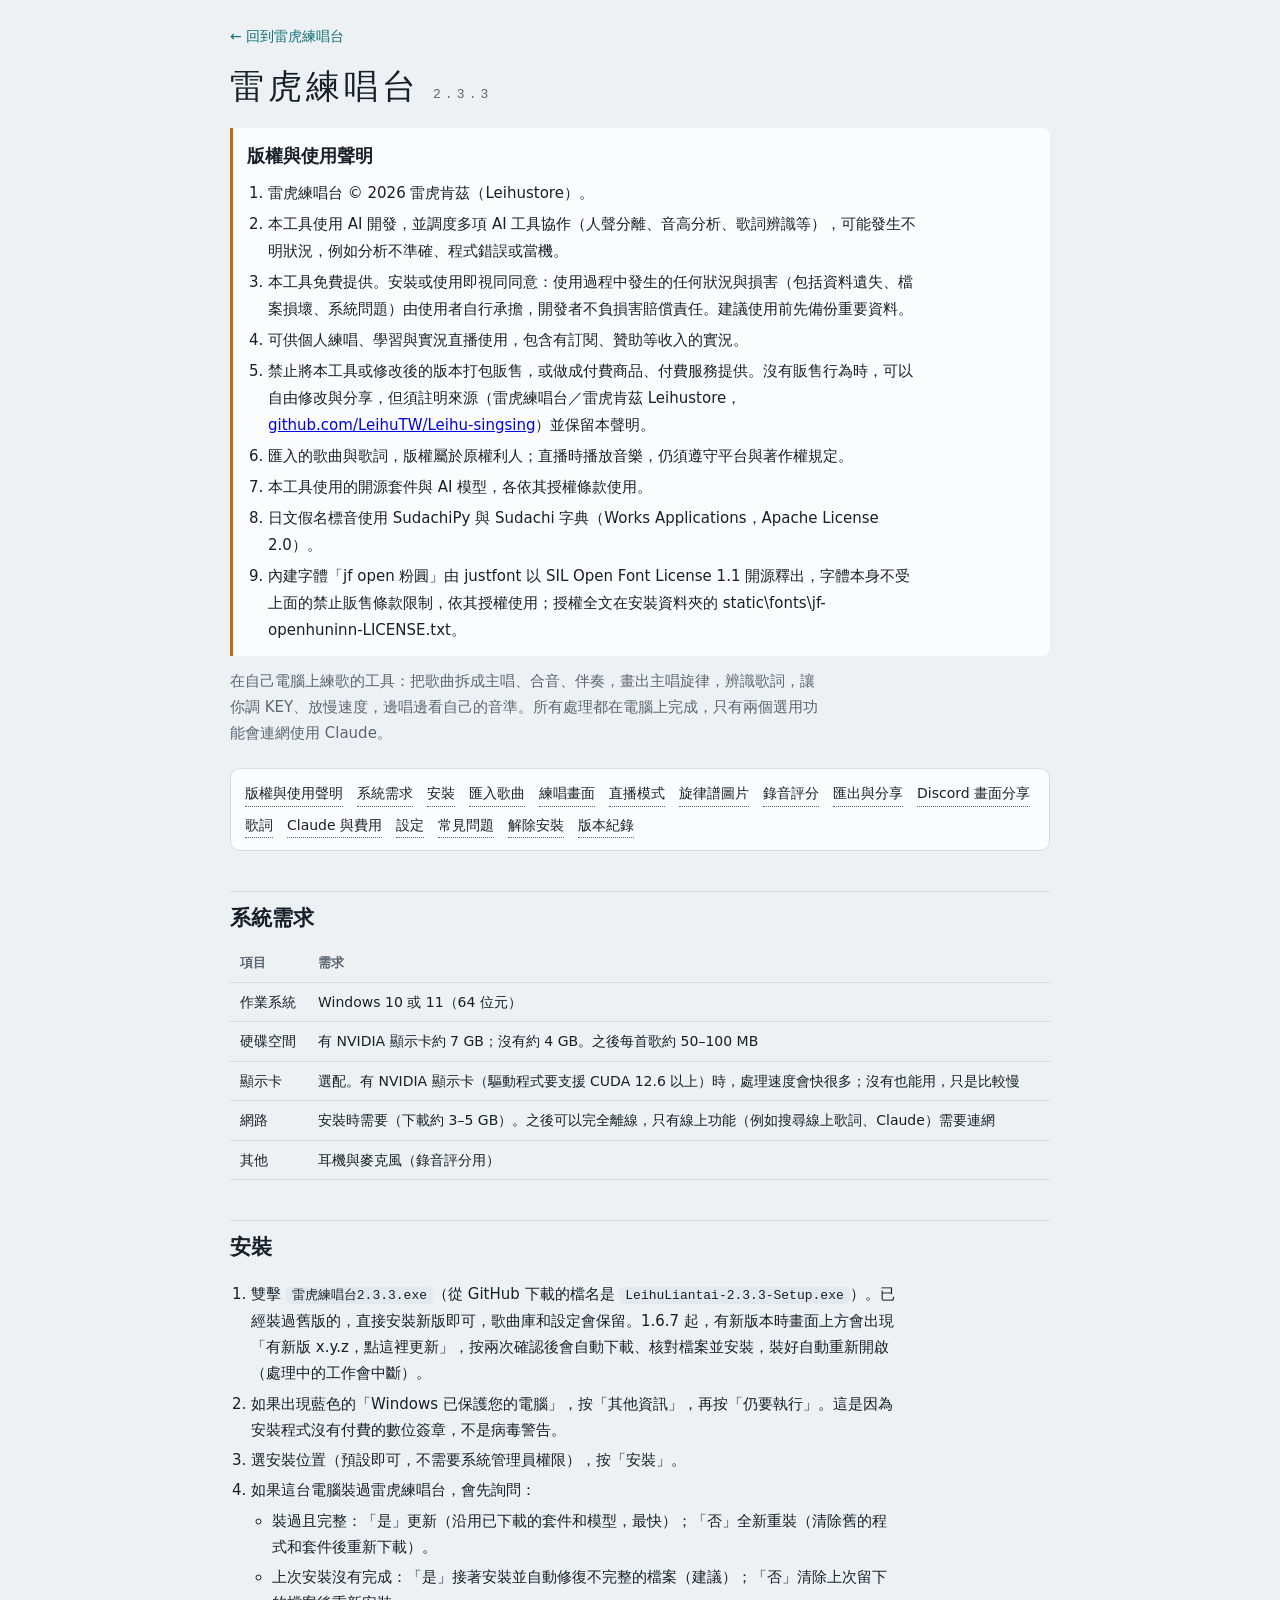
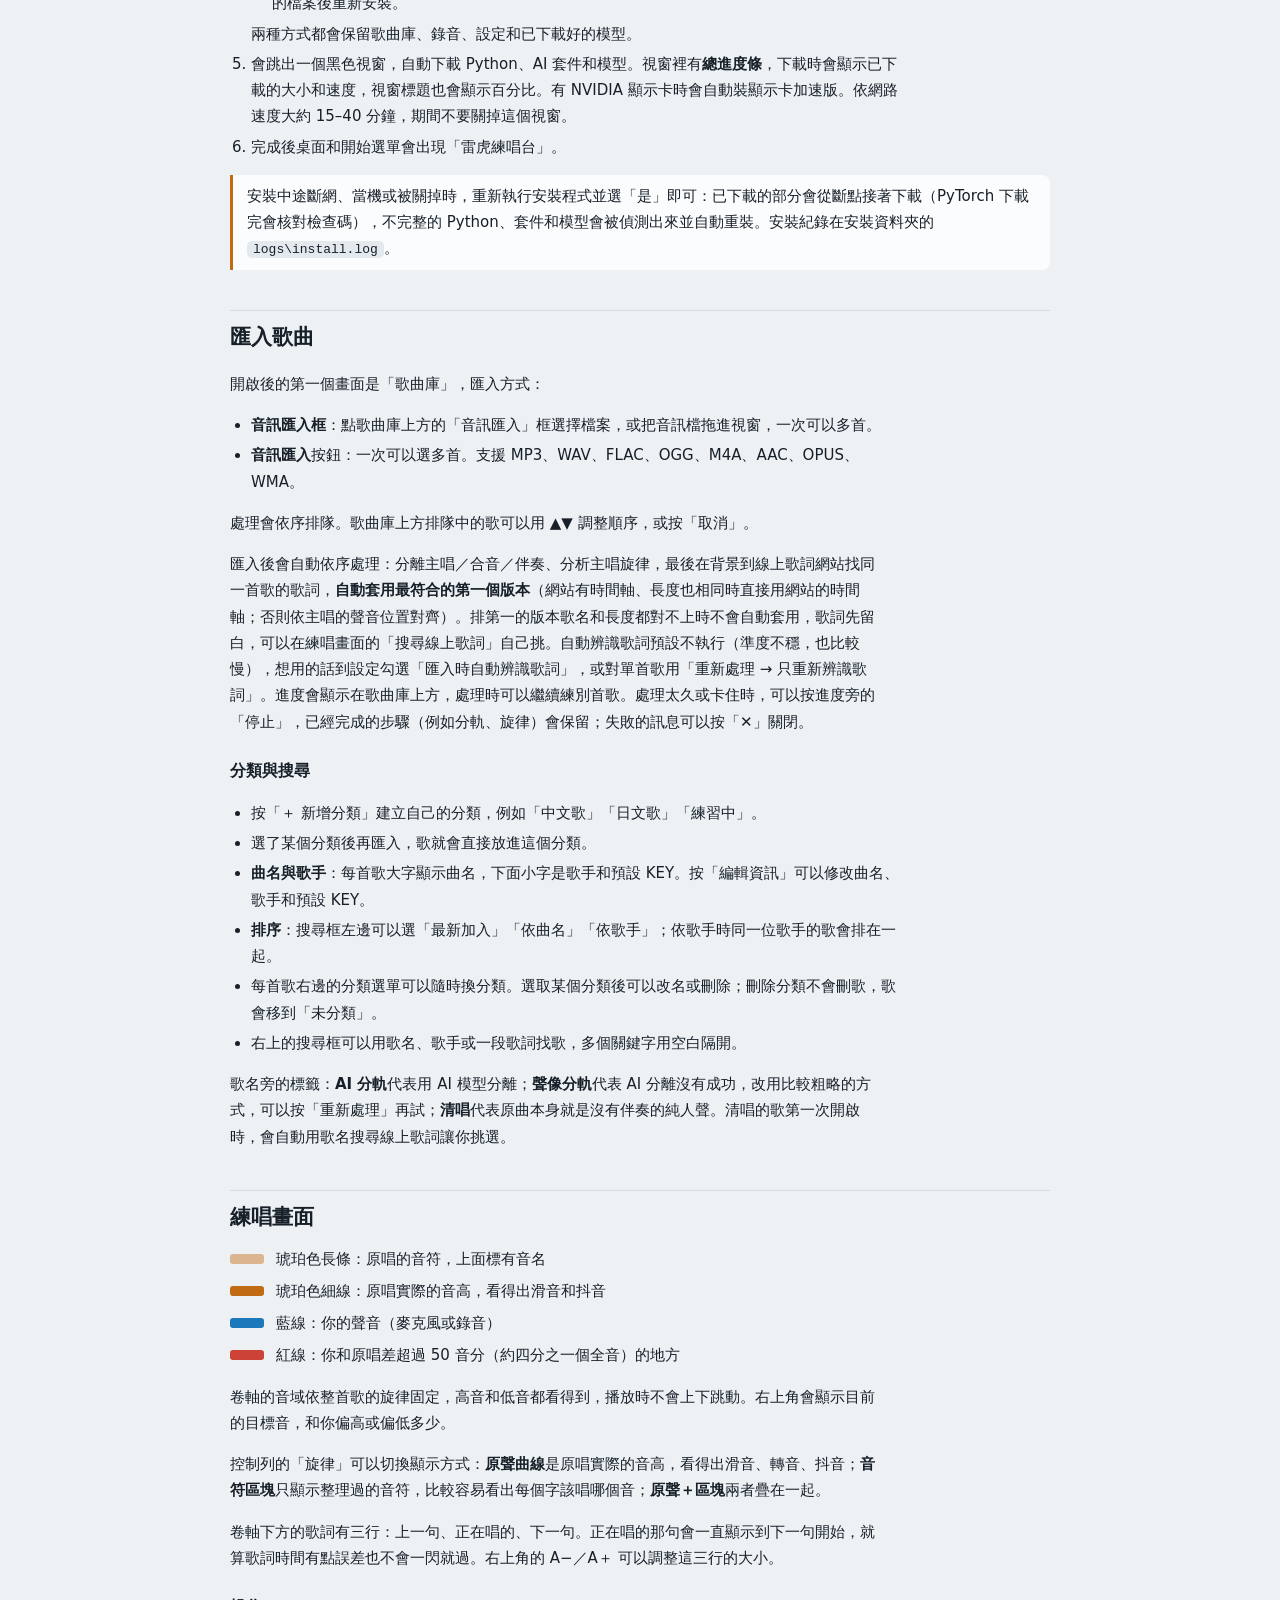
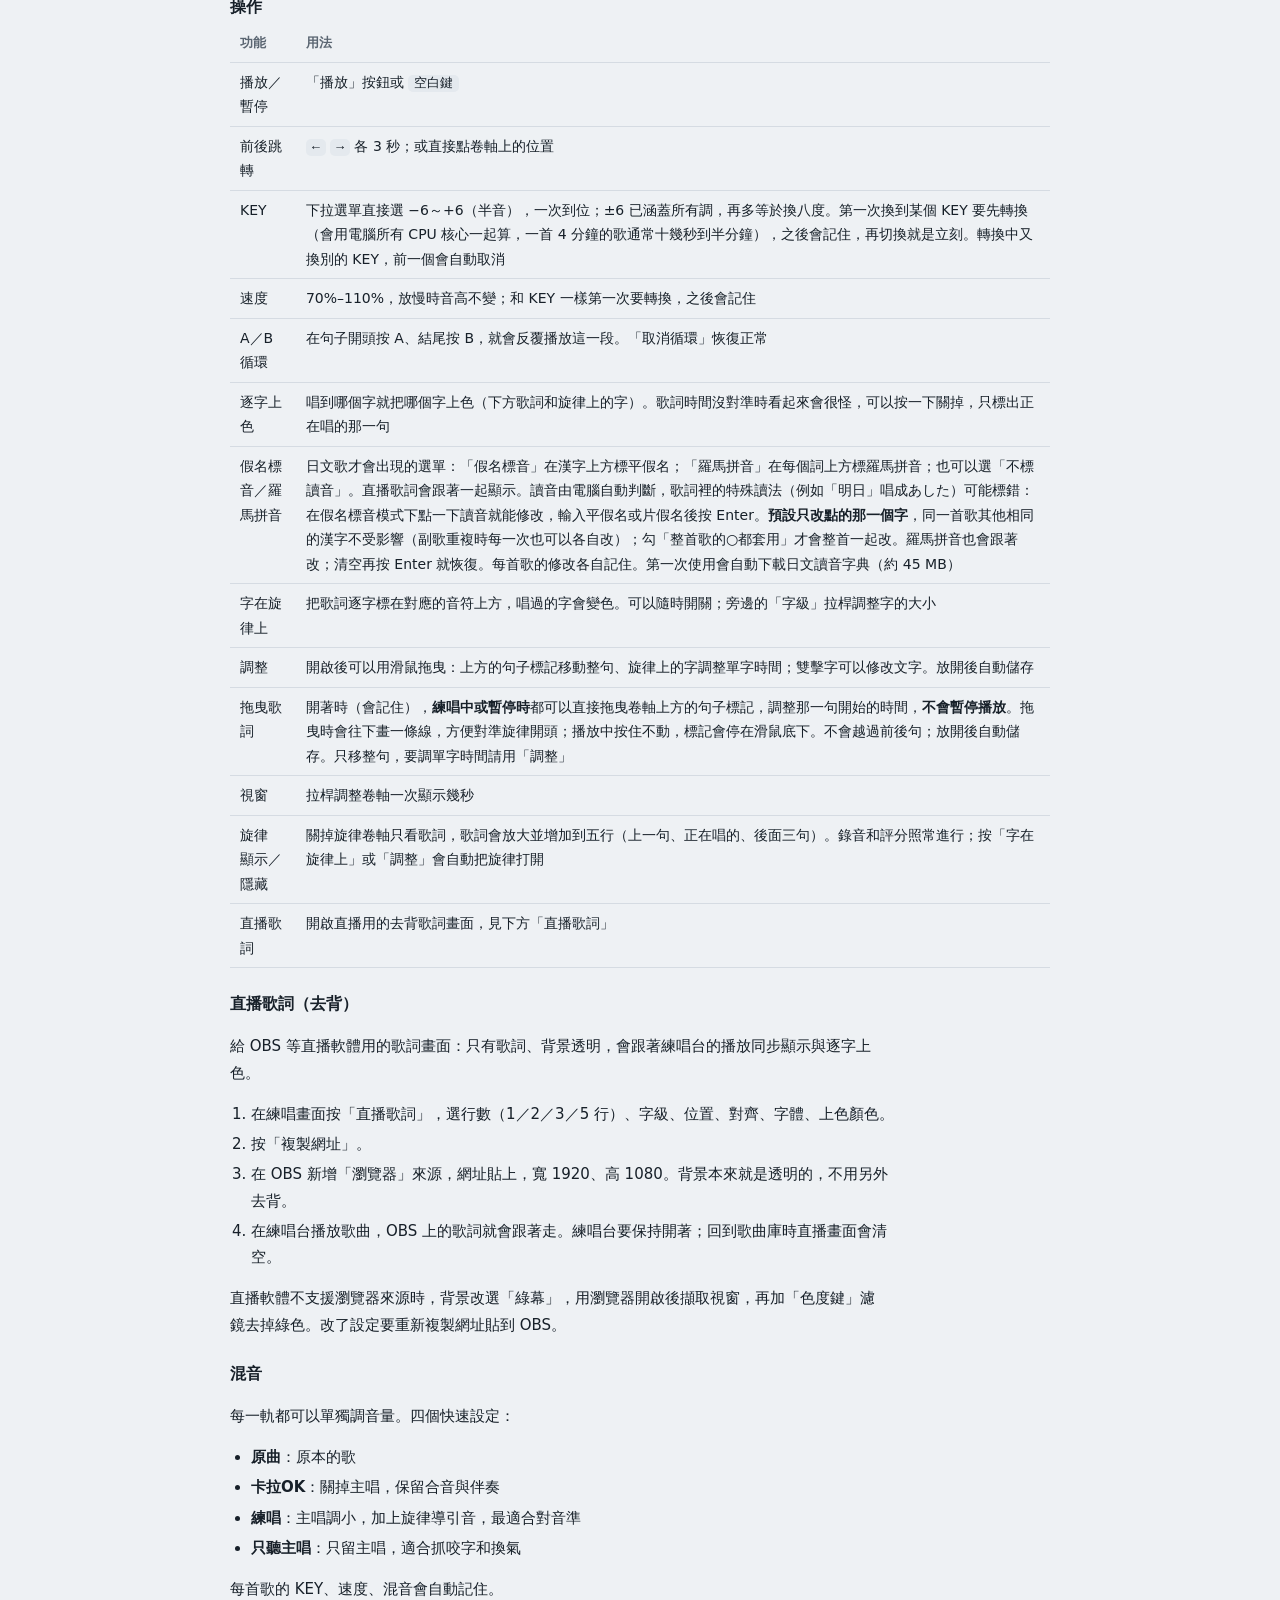
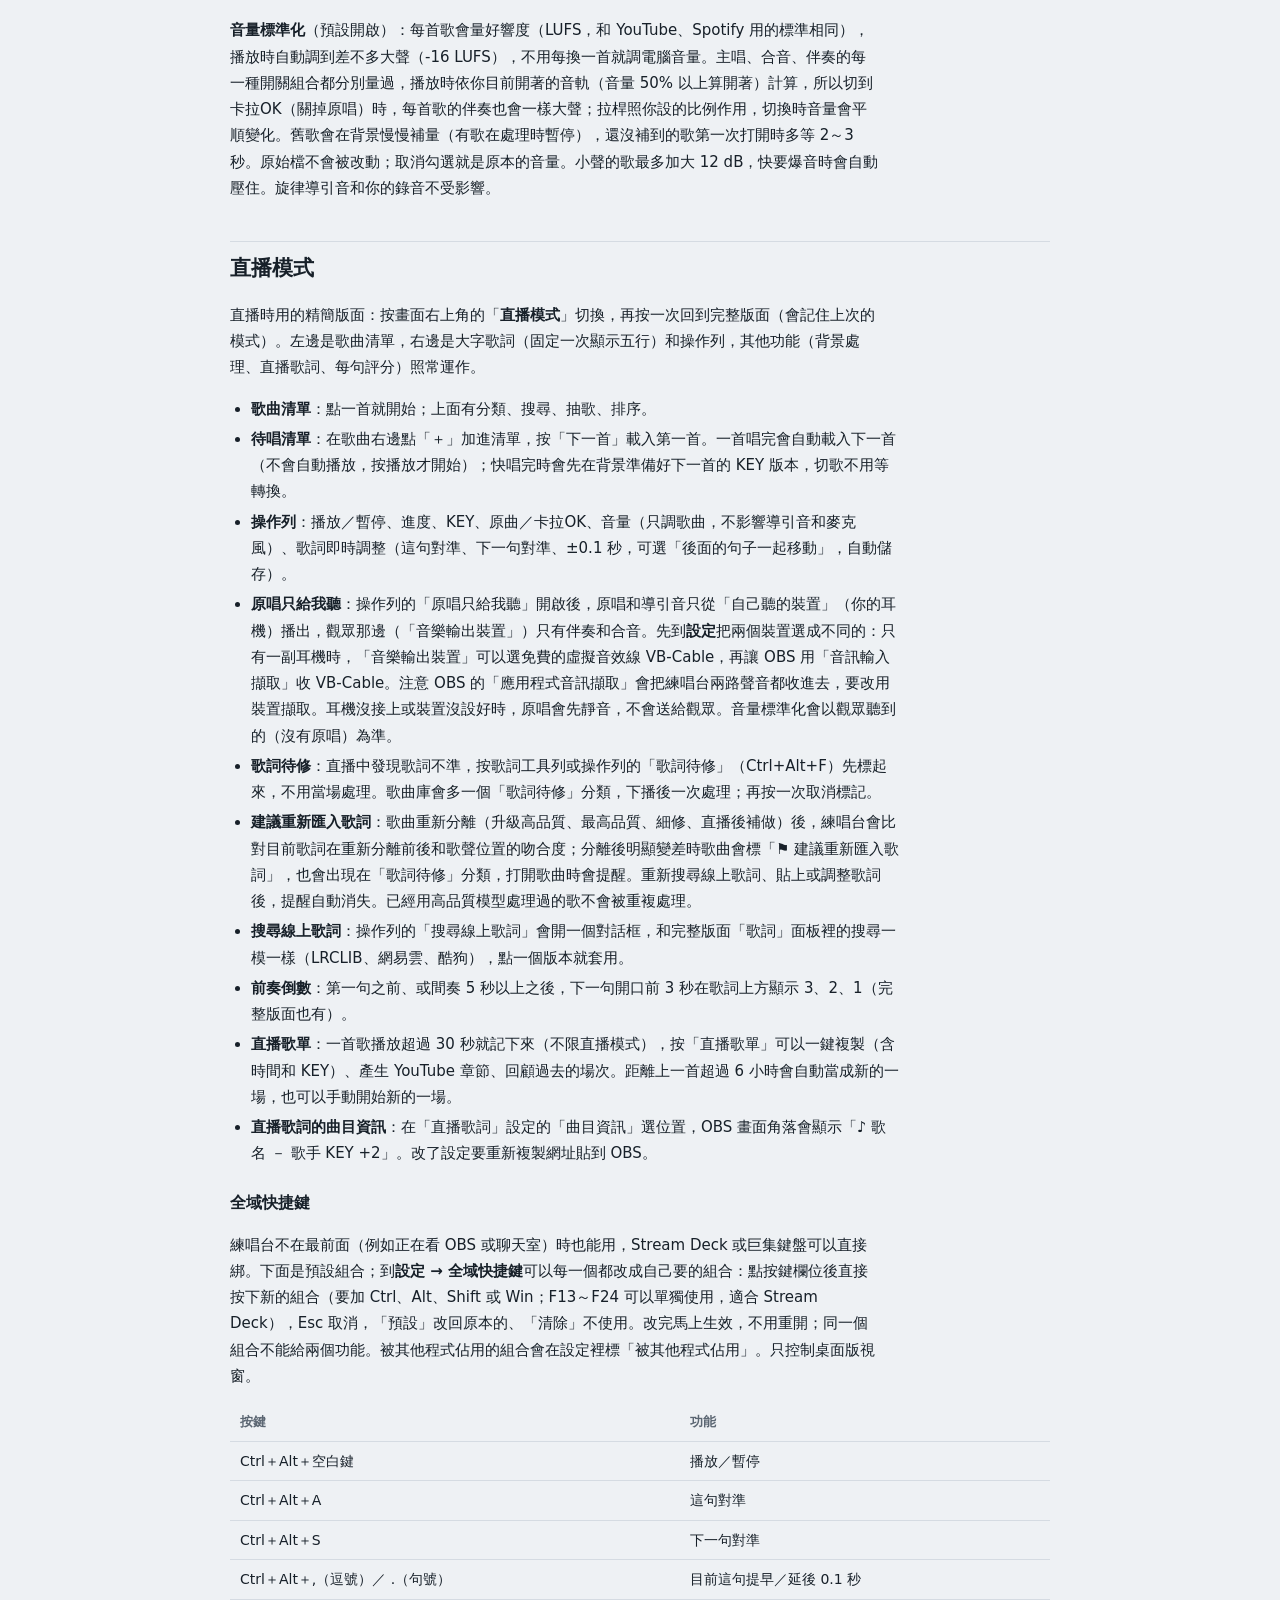
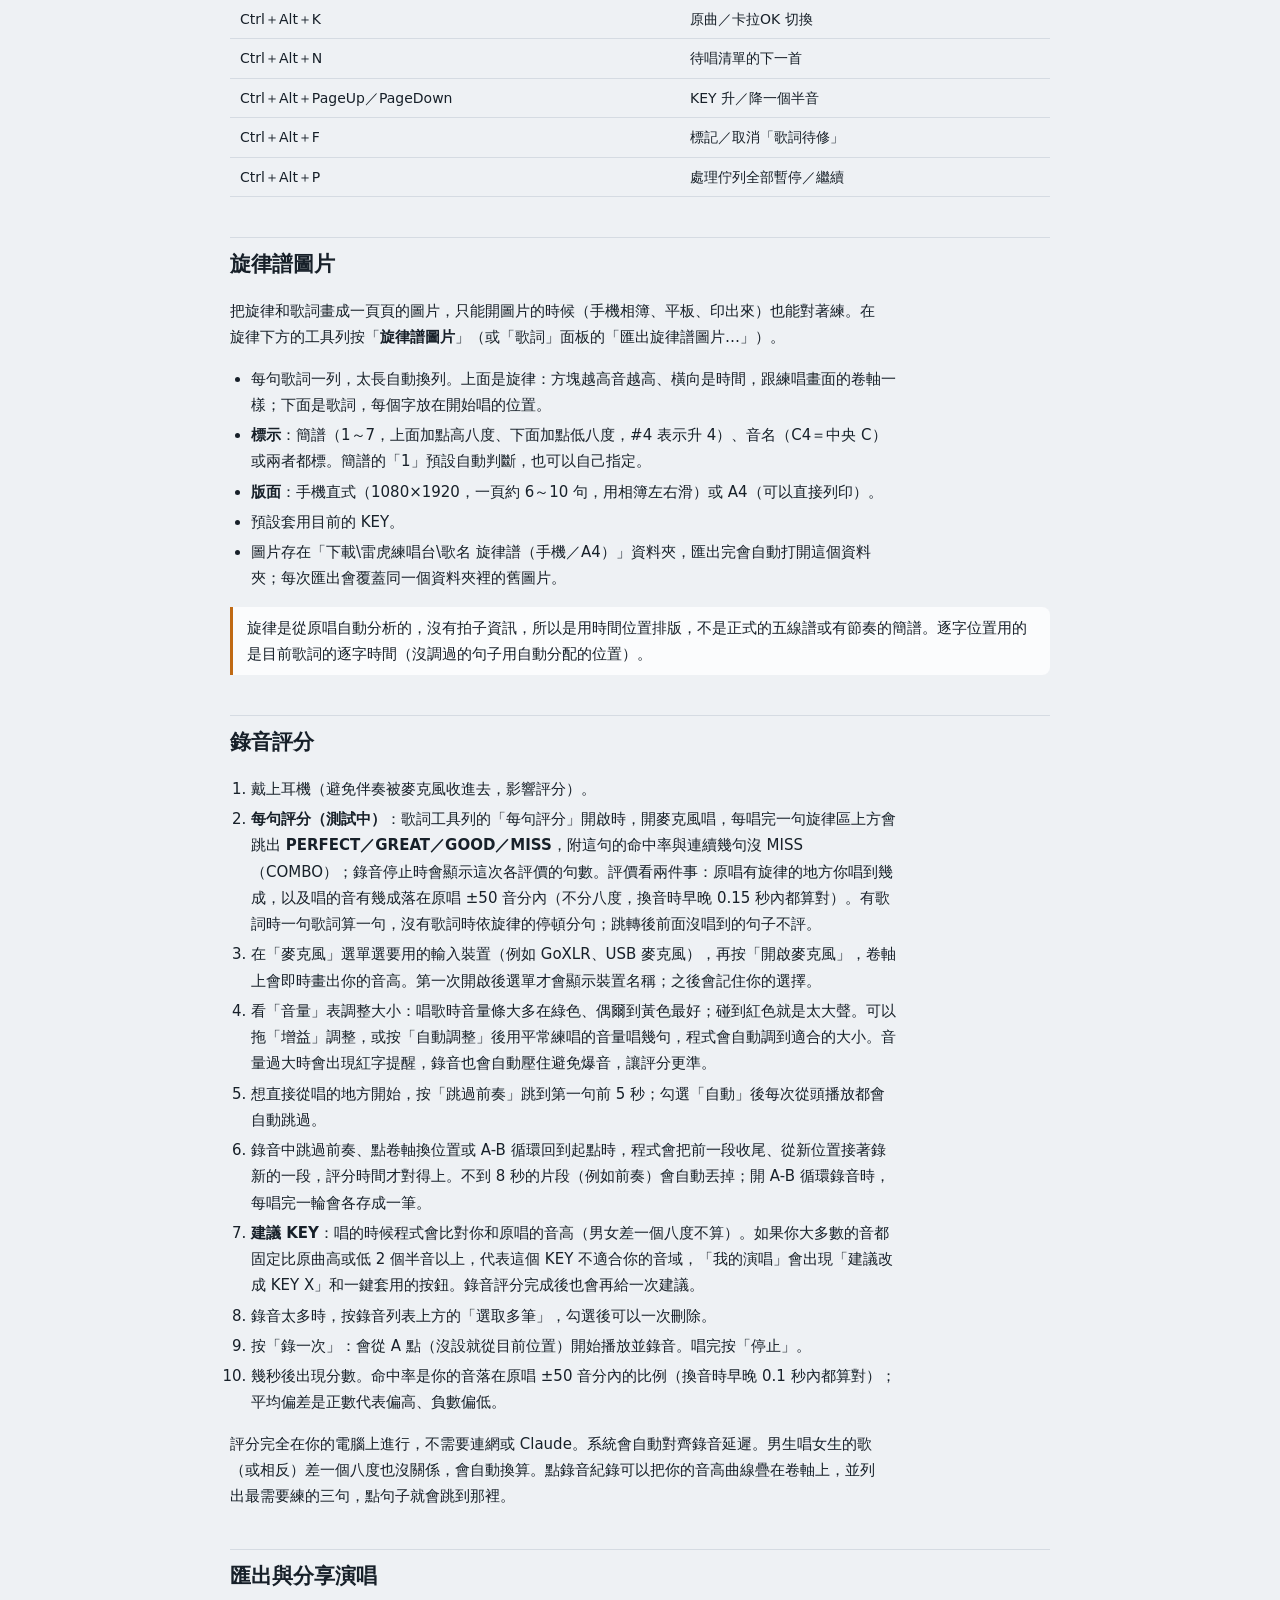
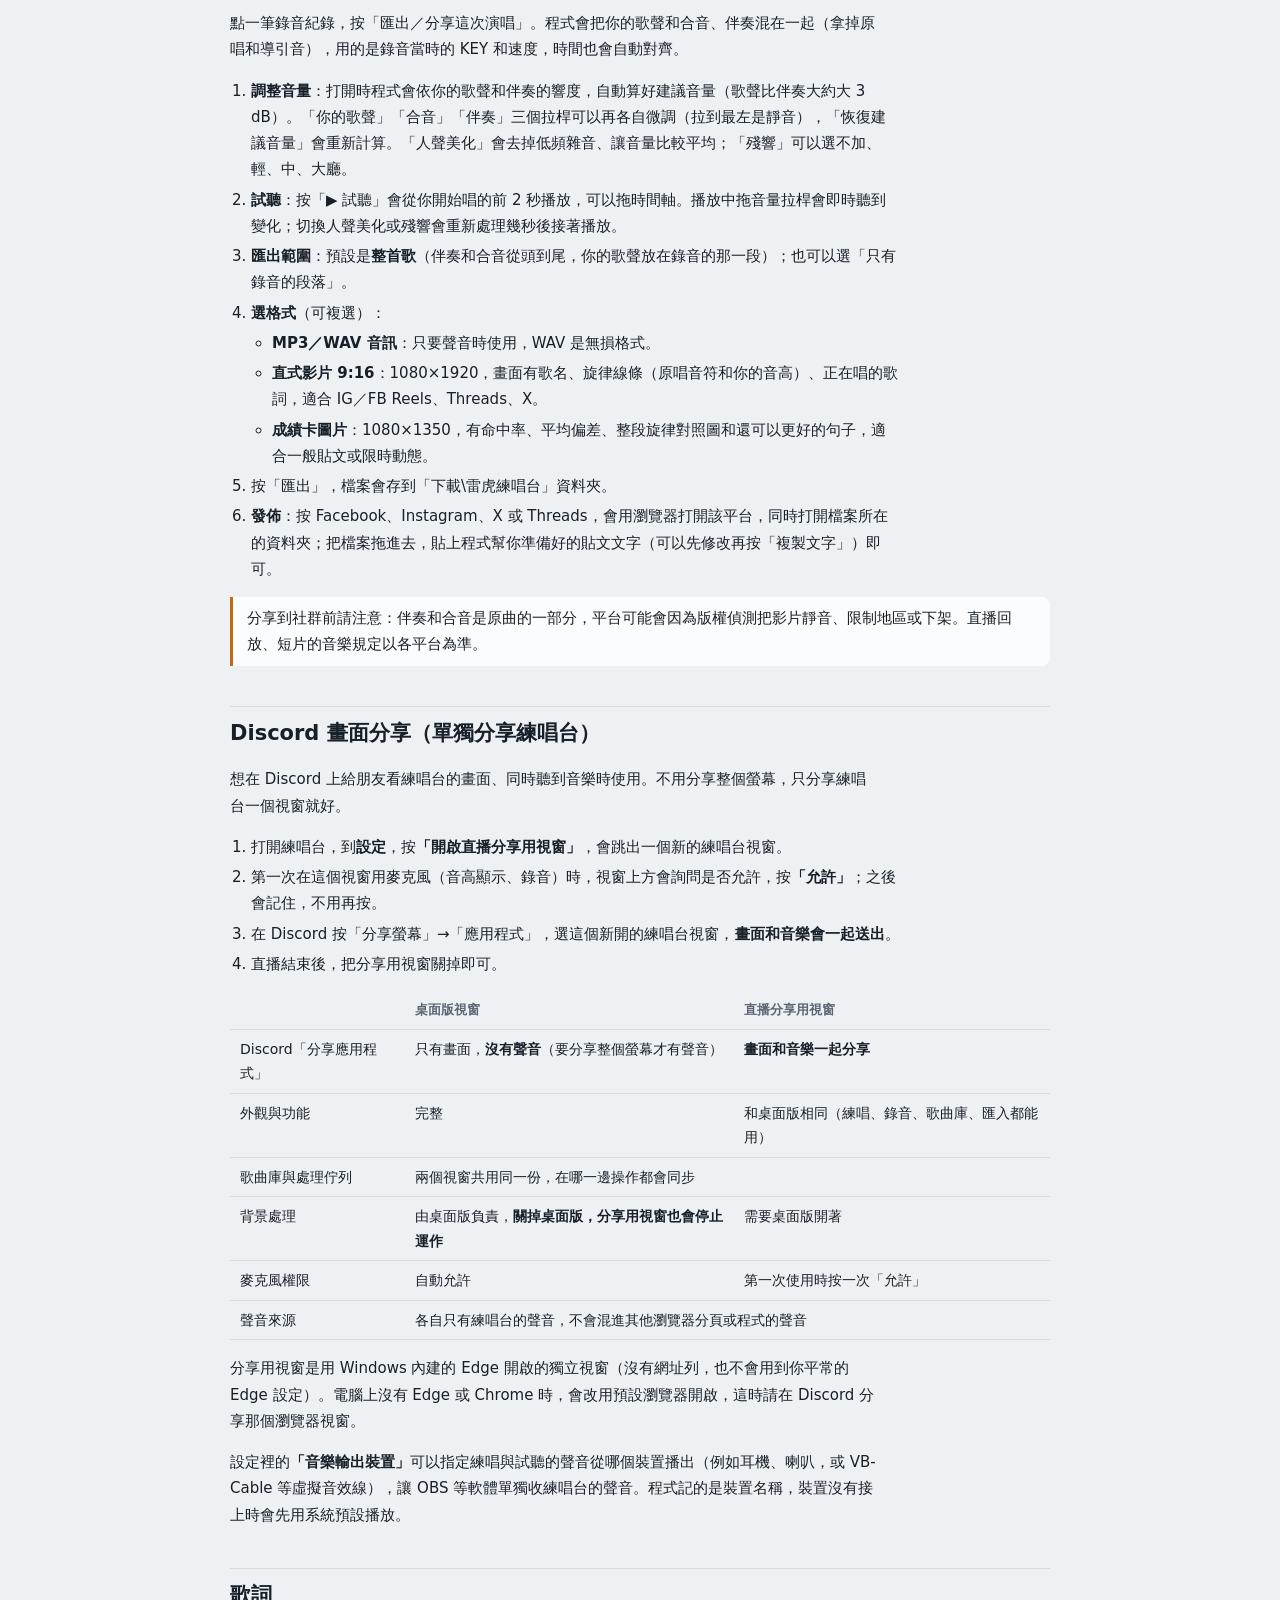
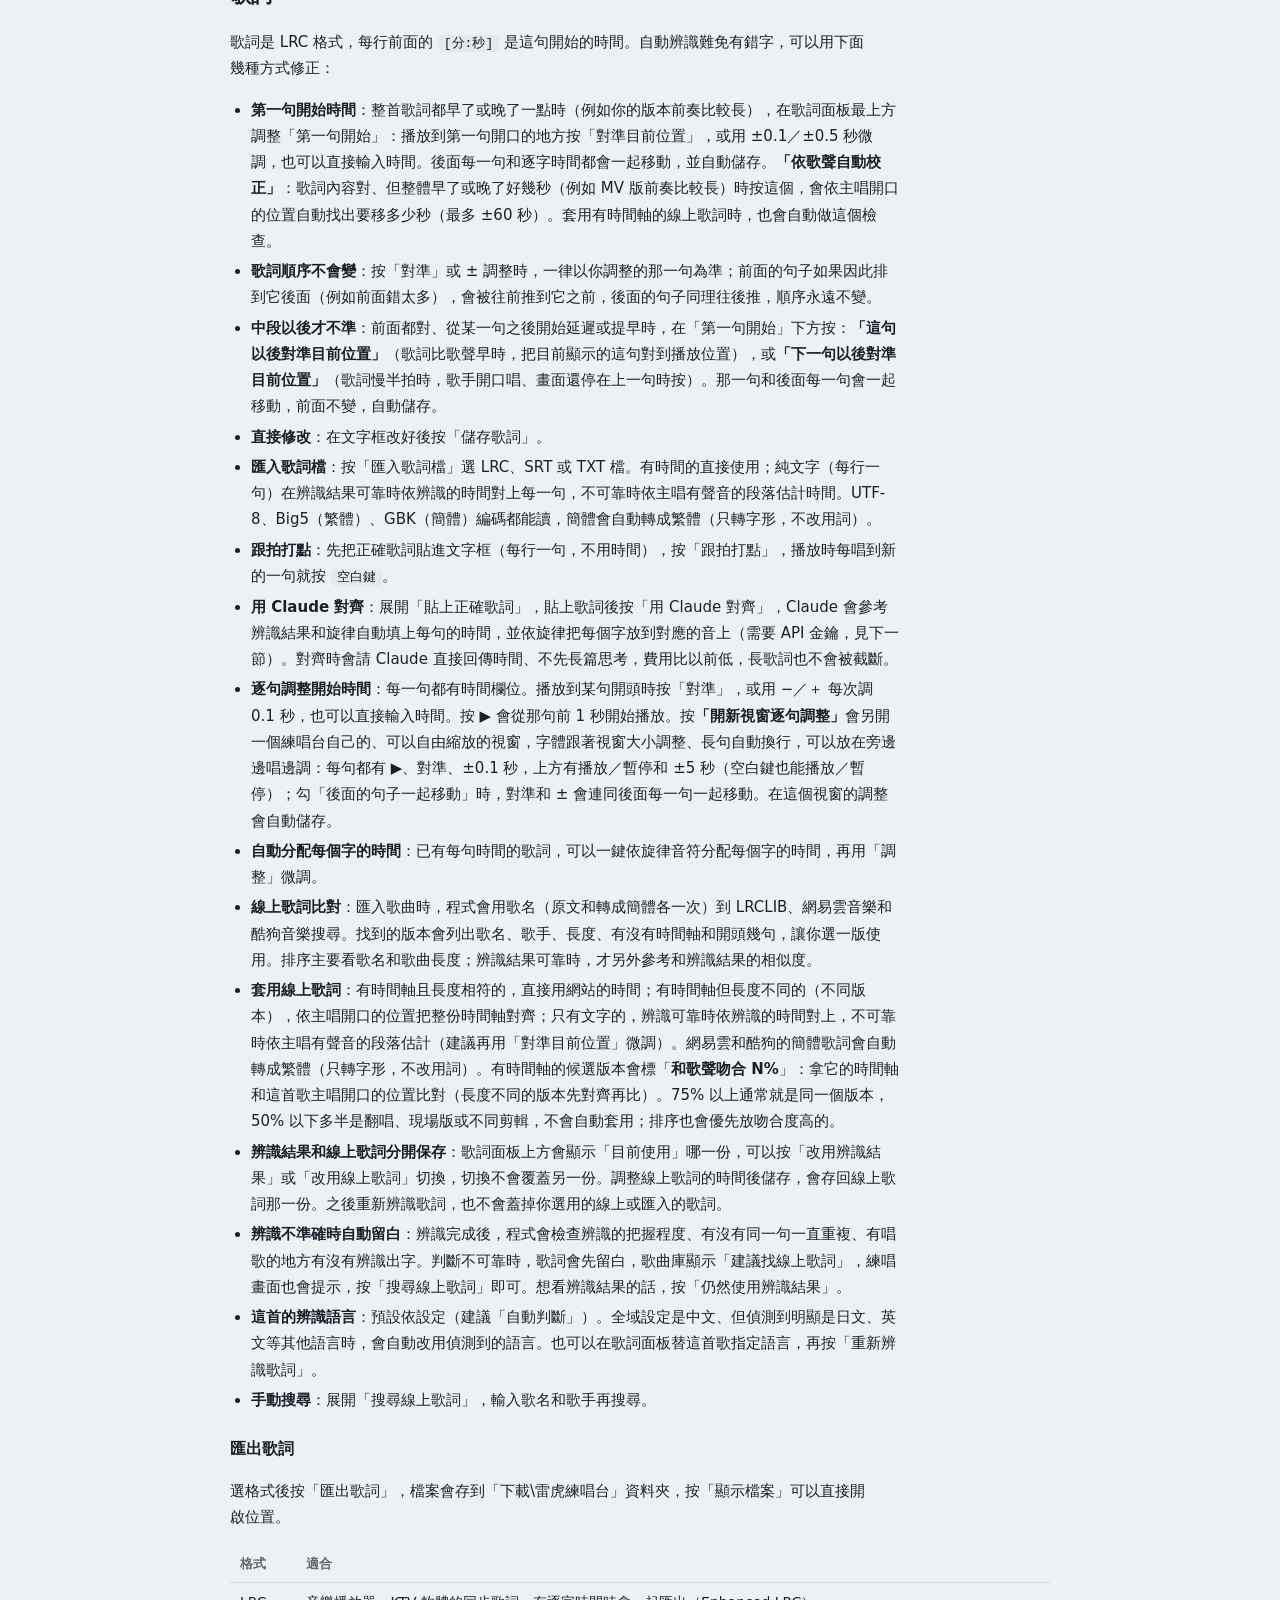
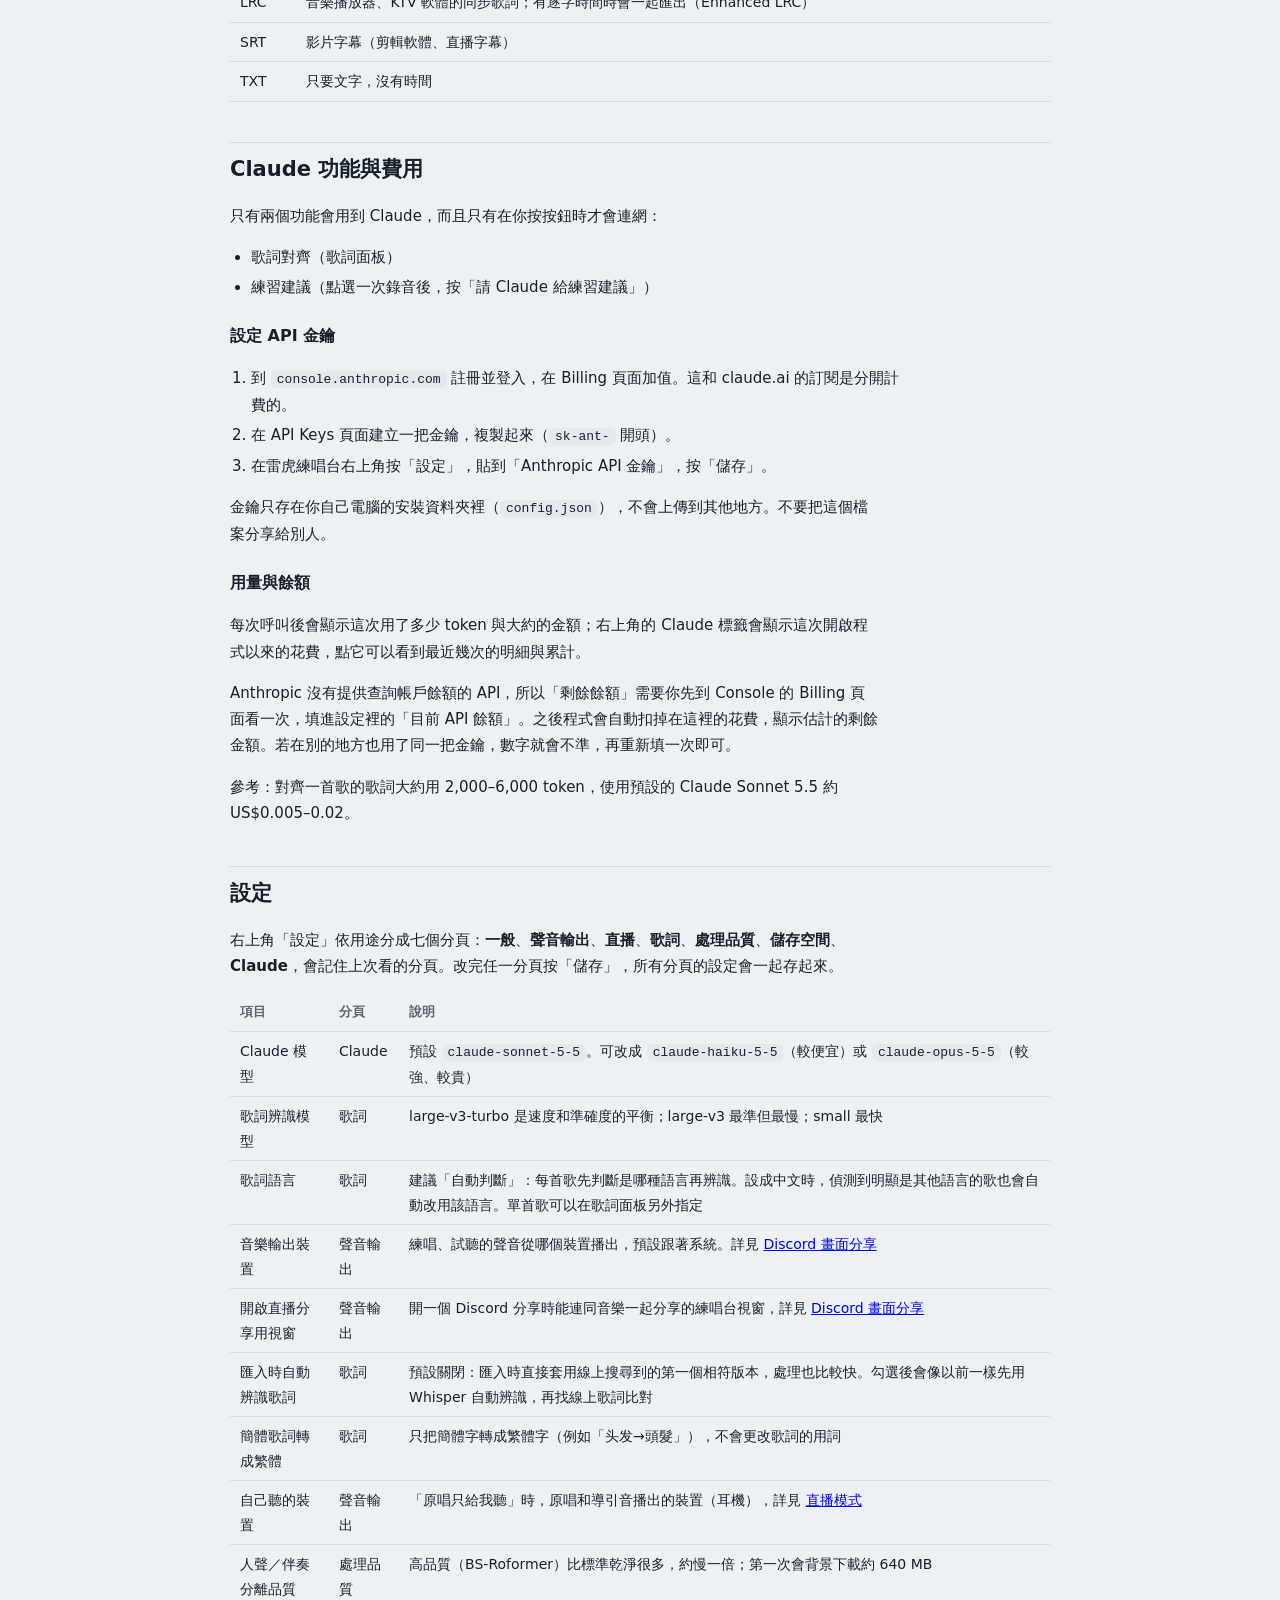
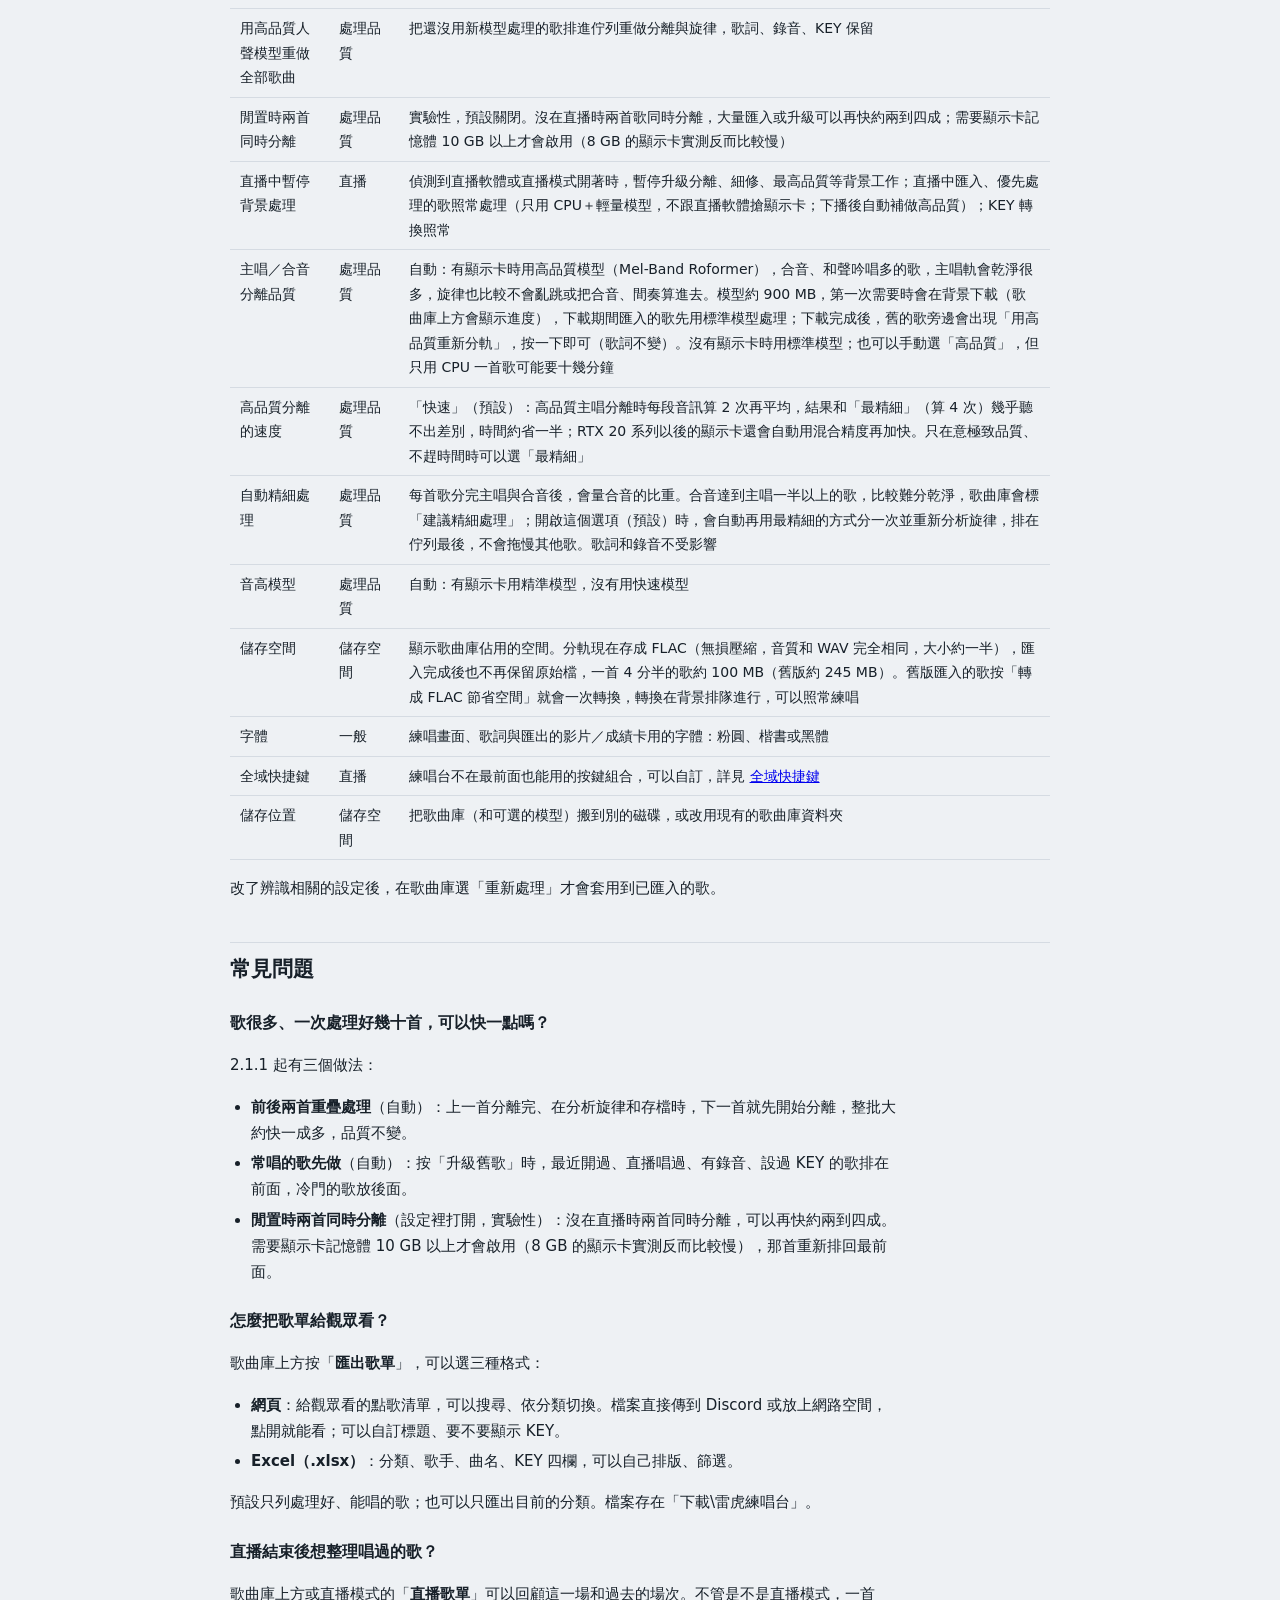
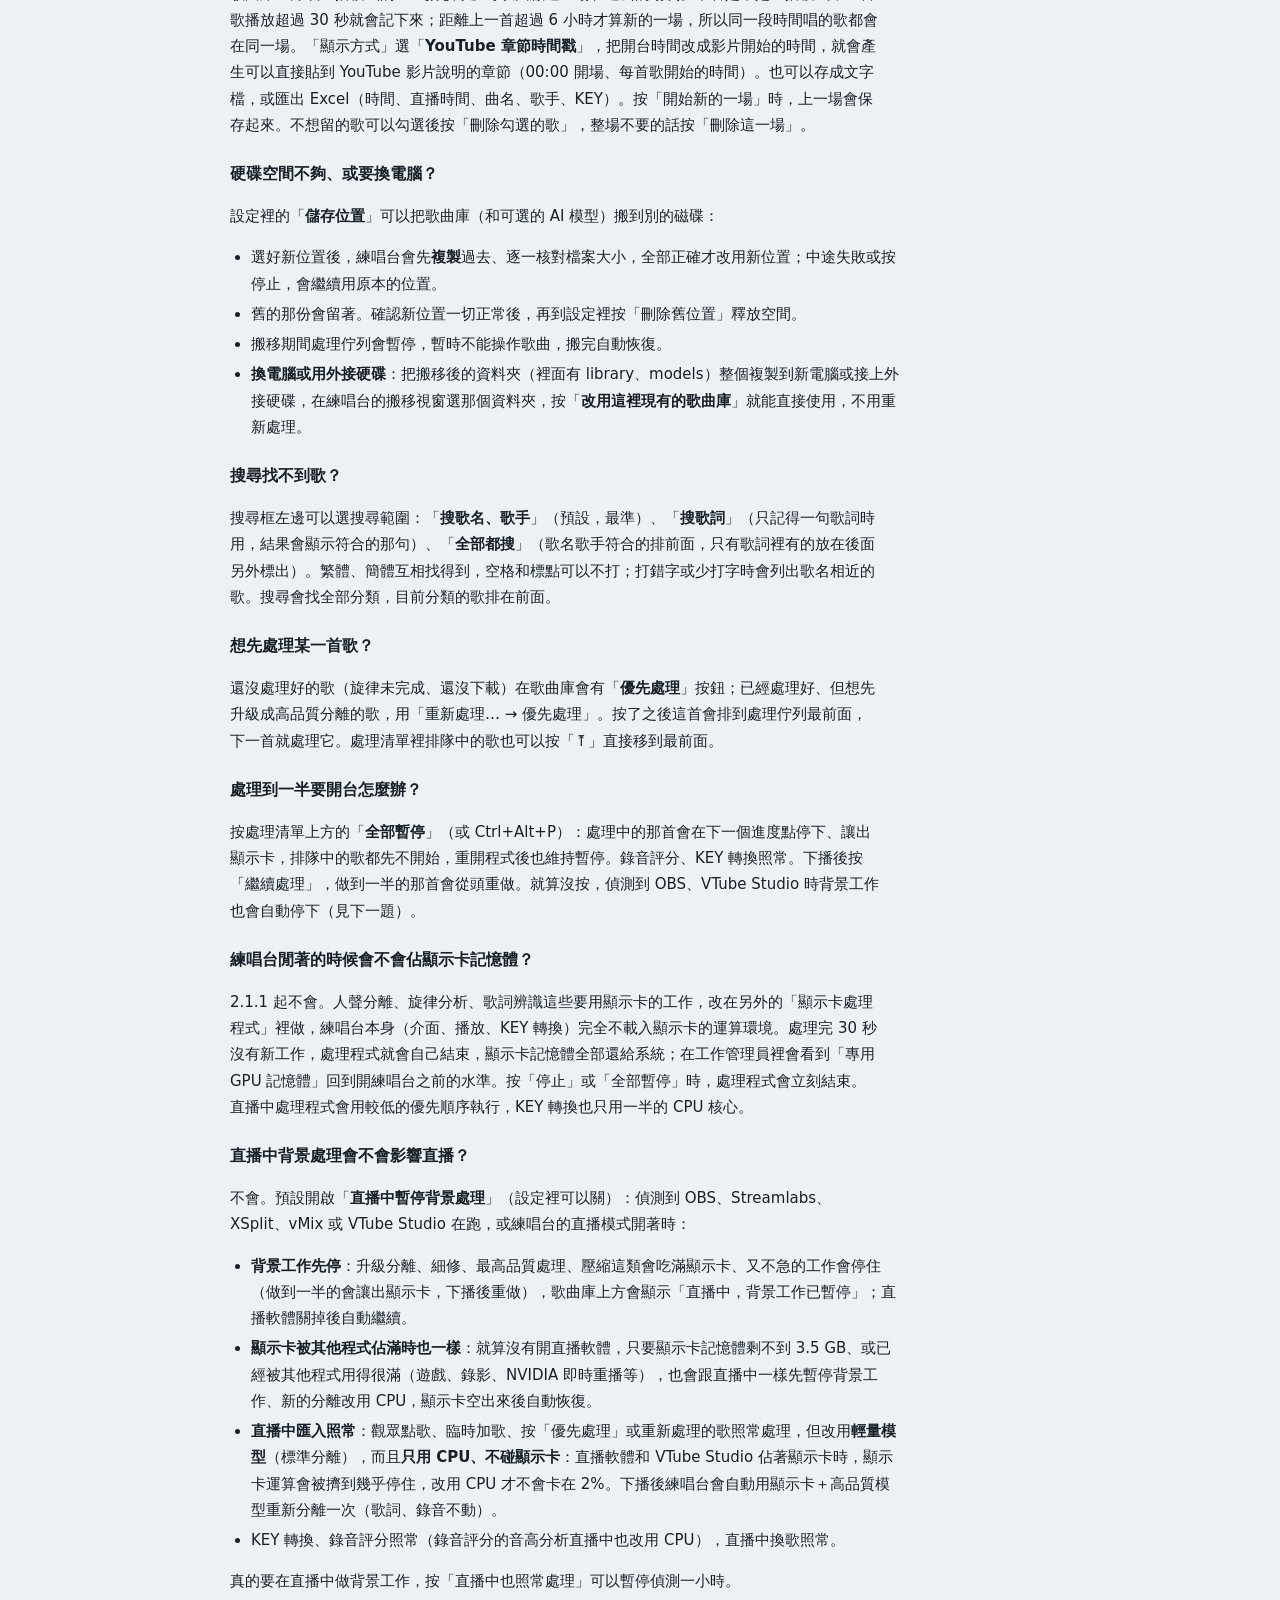
==== static/help.html @ 7c5a4775 "2.3.3: 日文讀音單字修改、九宮格 1/2/3 對準歌詞、匯出同名自動加編號 Co-Authored-By: Claude Opus 5.5 <noreply@anthropic.com> Cla" ====
<!doctype html>
<html lang="zh-Hant-TW">
<head>
<meta charset="utf-8">
<meta name="viewport" content="width=device-width,initial-scale=1">
<title>雷虎練唱台 2.3.3 使用說明</title>
<style>
/* 和程式本體同一套色彩：冷色控台底、琥珀色是原唱旋律、藍色是你的聲音 */
:root {
  --bg: #eef1f4; --panel: #fbfcfd; --ink: #172029; --muted: #5b6672; --line: #d5dbe2;
  --melody: #c06a14; --voice: #1d78bb; --accent: #0f6f73; --bad: #cc4237; --code: #e4e9ee;
  --sans: "Noto Sans TC", "PingFang TC", "Microsoft JhengHei", "Heiti TC", system-ui, sans-serif;
  --lyric: "LXGW WenKai TC", "Kaiti TC", "BiauKai", "DFKai-SB", "Noto Serif TC", serif;
  --mono: ui-monospace, "SF Mono", Consolas, "Cascadia Mono", monospace;
  color-scheme: light;
}
@media (prefers-color-scheme: dark) {
  :root { --bg: #0e1318; --panel: #151c23; --ink: #e5eaef; --muted: #91a0ae; --line: #26313b;
    --melody: #f0a04a; --voice: #5cb2ef; --accent: #3cb6ad; --bad: #f06a5f; --code: #1d262f; color-scheme: dark; }
}
* { box-sizing: border-box; }
html, body { margin: 0; background: var(--bg); color: var(--ink); font: 15px/1.75 var(--sans); }
.wrap { max-width: 860px; margin: 0 auto; padding: 24px 20px 64px; }
.top { display: flex; align-items: center; gap: 12px; flex-wrap: wrap; margin-bottom: 8px; }
.top a { color: var(--accent); text-decoration: none; font-size: 14px; }
h1 { font-family: var(--lyric); font-size: 34px; font-weight: 500; letter-spacing: .12em; margin: 8px 0 0; text-wrap: balance; }
.ver { font-family: var(--mono); font-size: 13px; color: var(--muted); }
.lede { color: var(--muted); max-width: 62ch; margin: 6px 0 22px; }
nav.toc { display: flex; flex-wrap: wrap; gap: 6px 14px; padding: 12px 14px; background: var(--panel); border: 1px solid var(--line); border-radius: 10px; font-size: 14px; }
nav.toc a { color: var(--ink); text-decoration: none; border-bottom: 1px dotted var(--muted); }
h2 { font-size: 21px; margin: 40px 0 8px; padding-top: 8px; border-top: 1px solid var(--line); text-wrap: balance; }
h3 { font-size: 16px; margin: 22px 0 4px; }
p, li { max-width: 68ch; }
ol, ul { padding-left: 1.4em; }
li { margin: 4px 0; }
kbd, code { font-family: var(--mono); font-size: 13px; background: var(--code); border-radius: 5px; padding: 1px 6px; }
.legal h2 { margin: 4px 0 8px; font-size: 18px; border-top: 0; padding-top: 0; }
.legal ol { margin: 0; padding-left: 1.4em; line-height: 1.8; }
.note { border-left: 3px solid var(--melody); padding: 8px 14px; background: var(--panel); border-radius: 0 8px 8px 0; margin: 12px 0; }
.warn { border-left-color: var(--bad); }
table { border-collapse: collapse; width: 100%; font-size: 14px; }
.tw { overflow-x: auto; }
th, td { text-align: left; padding: 7px 10px; border-bottom: 1px solid var(--line); vertical-align: top; }
th { color: var(--muted); font-weight: 600; font-size: 13px; }
.legend { display: grid; grid-template-columns: auto 1fr; gap: 6px 12px; align-items: center; margin: 10px 0; }
.sw { width: 34px; height: 10px; border-radius: 3px; }
.num { font-family: var(--mono); font-variant-numeric: tabular-nums; }
@media (max-width: 560px) { h1 { font-size: 28px; } .wrap { padding: 16px; } }
</style>
<style>.yt-only { display: none !important; } body.yt-on .yt-only { display: revert !important; }</style>
<script>fetch("/api/status").then(r => r.json()).then(s => { if (s.yt) document.body.classList.add("yt-on"); }).catch(() => {});</script>
</head>
<body>
<div class="wrap">
  <div class="top"><a href="/" id="back">← 回到雷虎練唱台</a></div>
  <h1>雷虎練唱台 <span class="ver">2.3.3</span></h1>

  <section id="copyright" class="note legal" aria-labelledby="copyright-h">
    <h2 id="copyright-h">版權與使用聲明</h2>
    <ol>
      <li>雷虎練唱台 © 2026 雷虎肯茲（Leihustore）。</li>
      <li>本工具使用 AI 開發，並調度多項 AI 工具協作（人聲分離、音高分析、歌詞辨識等），可能發生不明狀況，例如分析不準確、程式錯誤或當機。</li>
      <li>本工具免費提供。安裝或使用即視同同意：使用過程中發生的任何狀況與損害（包括資料遺失、檔案損壞、系統問題）由使用者自行承擔，開發者不負損害賠償責任。建議使用前先備份重要資料。</li>
      <li>可供個人練唱、學習與實況直播使用，包含有訂閱、贊助等收入的實況。</li>
      <li>禁止將本工具或修改後的版本打包販售，或做成付費商品、付費服務提供。沒有販售行為時，可以自由修改與分享，但須註明來源（雷虎練唱台／雷虎肯茲 Leihustore，<a href="https://github.com/LeihuTW/Leihu-singsing">github.com/LeihuTW/Leihu-singsing</a>）並保留本聲明。</li>
      <li>匯入的歌曲與歌詞，版權屬於原權利人；直播時播放音樂，仍須遵守平台與著作權規定。</li>
      <li>本工具使用的開源套件與 AI 模型，各依其授權條款使用。</li>
      <li>日文假名標音使用 SudachiPy 與 Sudachi 字典（Works Applications，Apache License 2.0）。</li>
      <li>內建字體「jf open 粉圓」由 justfont 以 SIL Open Font License 1.1 開源釋出，字體本身不受上面的禁止販售條款限制，依其授權使用；授權全文在安裝資料夾的 static\fonts\jf-openhuninn-LICENSE.txt。</li>
    </ol>
  </section>
  <p class="lede">在自己電腦上練歌的工具：把歌曲拆成主唱、合音、伴奏，畫出主唱旋律，辨識歌詞，讓你調 KEY、放慢速度，邊唱邊看自己的音準。所有處理都在電腦上完成，只有兩個選用功能會連網使用 Claude。</p>

  <nav class="toc" aria-label="目錄">
    <a href="#copyright">版權與使用聲明</a><a href="#req">系統需求</a><a href="#install">安裝</a><a href="#import">匯入歌曲</a><a href="#practice">練唱畫面</a>
    <a href="#live">直播模式</a><a href="#sheet">旋律譜圖片</a><a href="#record">錄音評分</a><a href="#share">匯出與分享</a><a href="#screenshare">Discord 畫面分享</a><a href="#lyrics">歌詞</a><a href="#claude">Claude 與費用</a><a href="#settings">設定</a>
    <a href="#faq">常見問題</a><a href="#uninstall">解除安裝</a><a href="#changes">版本紀錄</a>
  </nav>

  <h2 id="req">系統需求</h2>
  <div class="tw"><table>
    <tr><th>項目</th><th>需求</th></tr>
    <tr><td>作業系統</td><td>Windows 10 或 11（64 位元）</td></tr>
    <tr><td>硬碟空間</td><td>有 NVIDIA 顯示卡約 7 GB；沒有約 4 GB。之後每首歌約 50–100 MB</td></tr>
    <tr><td>顯示卡</td><td>選配。有 NVIDIA 顯示卡（驅動程式要支援 CUDA 12.6 以上）時，處理速度會快很多；沒有也能用，只是比較慢</td></tr>
    <tr><td>網路</td><td>安裝時需要（下載約 3–5 GB）。之後可以完全離線，只有線上功能（例如搜尋線上歌詞、Claude）需要連網</td></tr>
    <tr><td>其他</td><td>耳機與麥克風（錄音評分用）</td></tr>
  </table></div>

  <h2 id="install">安裝</h2>
  <ol>
    <li>雙擊 <code>雷虎練唱台2.3.3.exe</code>（從 GitHub 下載的檔名是 <code>LeihuLiantai-2.3.3-Setup.exe</code>）。已經裝過舊版的，直接安裝新版即可，歌曲庫和設定會保留。1.6.7 起，有新版本時畫面上方會出現「有新版 x.y.z，點這裡更新」，按兩次確認後會自動下載、核對檔案並安裝，裝好自動重新開啟（處理中的工作會中斷）。</li>
    <li>如果出現藍色的「Windows 已保護您的電腦」，按「其他資訊」，再按「仍要執行」。這是因為安裝程式沒有付費的數位簽章，不是病毒警告。</li>
    <li>選安裝位置（預設即可，不需要系統管理員權限），按「安裝」。</li>
    <li>如果這台電腦裝過雷虎練唱台，會先詢問：
      <ul>
        <li>裝過且完整：「是」更新（沿用已下載的套件和模型，最快）；「否」全新重裝（清除舊的程式和套件後重新下載）。</li>
        <li>上次安裝沒有完成：「是」接著安裝並自動修復不完整的檔案（建議）；「否」清除上次留下的檔案後重新安裝。</li>
      </ul>
      兩種方式都會保留歌曲庫、錄音、設定和已下載好的模型。</li>
    <li>會跳出一個黑色視窗，自動下載 Python、AI 套件和模型。視窗裡有<b>總進度條</b>，下載時會顯示已下載的大小和速度，視窗標題也會顯示百分比。有 NVIDIA 顯示卡時會自動裝顯示卡加速版。依網路速度大約 15–40 分鐘，期間不要關掉這個視窗。</li>
    <li>完成後桌面和開始選單會出現「雷虎練唱台」。</li>
  </ol>
  <div class="note">安裝中途斷網、當機或被關掉時，重新執行安裝程式並選「是」即可：已下載的部分會從斷點接著下載（PyTorch 下載完會核對檢查碼），不完整的 Python、套件和模型會被偵測出來並自動重裝。安裝紀錄在安裝資料夾的 <code>logs\install.log</code>。</div>

  <h2 id="import">匯入歌曲</h2>
  <p>開啟後的第一個畫面是「歌曲庫」，匯入方式：</p>
  <ul>
    <li><b>音訊匯入框</b>：點歌曲庫上方的「音訊匯入」框選擇檔案，或把音訊檔拖進視窗，一次可以多首。</li>
    <li><b>音訊匯入</b>按鈕：一次可以選多首。支援 MP3、WAV、FLAC、OGG、M4A、AAC、OPUS、WMA。</li>
    <li class="yt-only"><b>YouTube</b>：貼上影片網址，按「下載並分析」。請只下載你有權使用的內容。</li>
    <li class="yt-only"><b>批次加入</b>：按 YouTube 欄旁的「批次加入」，每行一首，可以混著輸入影片網址、歌單網址（加入歌單裡每一首）或「歌手 歌名」（到 YouTube 搜尋第一筆）。也可以從 Excel 複製「歌手、曲名」兩欄貼上，或按「匯入 Excel／CSV」選 .xlsx／.csv 檔。按「查詢」後確認清單（可以勾選、用 ▲▼ 調整順序），再按「加入下載佇列」。搜尋到的歌請確認是原唱版本，伴奏版沒有主唱，分析不出旋律。</li>
    <li class="yt-only"><b>從歌單表單匯入</b>：Excel／CSV 照下面「建議的匯入表格格式」整理，曲名、歌手、KEY、語言和 YouTube 網址會一起帶入。</li>
  </ul>
  <div class="yt-only">
  <h3 id="sheet-format">建議的匯入表格格式</h3>
  <p>第一列放欄位名稱，從第二列開始每列一首歌。按「批次加入」視窗裡的「下載範本」，會在「下載」資料夾的「雷虎練唱台」裡存一份這個格式的 .csv 檔，可以直接照著填。</p>
  <div class="tw"><table>
    <tr><th>歌手</th><th>曲名</th><th>KEY</th><th>語言</th><th>YouTube</th></tr>
    <tr><td>五月天</td><td>終結孤單</td><td>-4</td><td>國語</td><td>https://www.youtube.com/watch?v=SkYNyrMVOhE</td></tr>
    <tr><td>梁靜茹</td><td>溫柔</td><td></td><td>國語</td><td>https://www.youtube.com/watch?v=vPkKH9OT93s</td></tr>
    <tr><td>YOASOBI</td><td>夜に駆ける</td><td>+2</td><td>日語</td><td></td></tr>
  </table></div>
  <ul>
    <li><b>歌手、曲名</b>：至少要填其中一欄。欄位名稱可以寫「歌手」「歌手姓名」「演唱」，以及「曲名」「歌名」。匯入後會分開顯示曲名和歌手，不會被 YouTube 標題蓋掉。</li>
    <li><b>KEY</b>：填 -6 到 +6 的整數，空白或 0 是原調。欄位名稱寫「KEY」或「升降」；沒有這一欄時，會讀「備註」欄裡的純數字。處理完會先做好這個 KEY 的移調版本。</li>
    <li><b>語言</b>：國語（華語、中文）、台語、粵語、日語、英語、韓語。會設定這首的歌詞辨識語言，並自動放進「中文歌」「日文歌」這類分類（加入時有選分類就用選的分類）。</li>
    <li><b>YouTube</b>：欄位名稱含「YouTube」「YTLink」或「YT」。有網址就直接用；空白的話，會用「歌手 曲名」到 YouTube 搜尋第一筆，請在確認清單裡檢查是不是原唱版本。</li>
    <li><b>其他欄位</b>：例如「會」「備註2」，不會讀取，可以照常留著。</li>
    <li><b>檔案</b>：支援 .xlsx 和 .csv，只讀第一個工作表，一次最多 1000 首。Google 試算表可以用「檔案 → 下載 → .xlsx 或 .csv」存下來再匯入。</li>
    <li><b>已經有的歌</b>：網址和歌曲庫裡某首歌相同時，只更新曲名、歌手、KEY，不會重新下載。</li>
  </ul>
  </div>
  <p>處理會依序排隊。歌曲庫上方排隊中的歌可以用 ▲▼ 調整順序，或按「取消」。</p>
  <p>匯入後會自動依序處理：分離主唱／合音／伴奏、分析主唱旋律，最後在背景到線上歌詞網站找同一首歌的歌詞，<b>自動套用最符合的第一個版本</b>（網站有時間軸、長度也相同時直接用網站的時間軸；否則依主唱的聲音位置對齊）。排第一的版本歌名和長度都對不上時不會自動套用，歌詞先留白，可以在練唱畫面的「搜尋線上歌詞」自己挑。自動辨識歌詞預設不執行（準度不穩，也比較慢），想用的話到設定勾選「匯入時自動辨識歌詞」，或對單首歌用「重新處理 → 只重新辨識歌詞」。進度會顯示在歌曲庫上方，處理時可以繼續練別首歌。處理太久或卡住時，可以按進度旁的「停止」，已經完成的步驟（例如分軌、旋律）會保留；失敗的訊息可以按「✕」關閉。</p>
  <h3>分類與搜尋</h3>
  <ul>
    <li>按「＋ 新增分類」建立自己的分類，例如「中文歌」「日文歌」「練習中」。</li>
    <li>選了某個分類後再匯入，歌就會直接放進這個分類。</li>
    <li><b>曲名與歌手</b>：每首歌大字顯示曲名，下面小字是歌手和預設 KEY。<span class="yt-only">用 YouTube 下載的歌會自動從影片資訊拆出曲名和歌手（拆不出歌手時留空），YouTube 原本的標題在曲名上停一下就會看到。</span>按「編輯資訊」可以修改曲名、歌手和預設 KEY。</li>
    <li><b>排序</b>：搜尋框左邊可以選「最新加入」「依曲名」「依歌手」；依歌手時同一位歌手的歌會排在一起。</li>
    <li>每首歌右邊的分類選單可以隨時換分類。選取某個分類後可以改名或刪除；刪除分類不會刪歌，歌會移到「未分類」。</li>
    <li>右上的搜尋框可以用歌名、歌手或一段歌詞找歌，多個關鍵字用空白隔開。</li>
  </ul>
  <p>歌名旁的標籤：<b>AI 分軌</b>代表用 AI 模型分離；<b>聲像分軌</b>代表 AI 分離沒有成功，改用比較粗略的方式，可以按「重新處理」再試；<b>清唱</b>代表原曲本身就是沒有伴奏的純人聲。清唱的歌第一次開啟時，會自動用歌名搜尋線上歌詞讓你挑選。</p>

  <h2 id="practice">練唱畫面</h2>
  <div class="legend">
    <span class="sw" style="background: var(--melody); opacity: .45"></span><span>琥珀色長條：原唱的音符，上面標有音名</span>
    <span class="sw" style="background: var(--melody)"></span><span>琥珀色細線：原唱實際的音高，看得出滑音和抖音</span>
    <span class="sw" style="background: var(--voice)"></span><span>藍線：你的聲音（麥克風或錄音）</span>
    <span class="sw" style="background: var(--bad)"></span><span>紅線：你和原唱差超過 50 音分（約四分之一個全音）的地方</span>
  </div>
  <p>卷軸的音域依整首歌的旋律固定，高音和低音都看得到，播放時不會上下跳動。右上角會顯示目前的目標音，和你偏高或偏低多少。</p>
  <p>控制列的「旋律」可以切換顯示方式：<b>原聲曲線</b>是原唱實際的音高，看得出滑音、轉音、抖音；<b>音符區塊</b>只顯示整理過的音符，比較容易看出每個字該唱哪個音；<b>原聲＋區塊</b>兩者疊在一起。</p>
  <p>卷軸下方的歌詞有三行：上一句、正在唱的、下一句。正在唱的那句會一直顯示到下一句開始，就算歌詞時間有點誤差也不會一閃就過。右上角的 A−／A＋ 可以調整這三行的大小。</p>
  <h3>操作</h3>
  <div class="tw"><table>
    <tr><th>功能</th><th>用法</th></tr>
    <tr><td>播放／暫停</td><td>「播放」按鈕或 <kbd>空白鍵</kbd></td></tr>
    <tr><td>前後跳轉</td><td><kbd>←</kbd> <kbd>→</kbd> 各 3 秒；或直接點卷軸上的位置</td></tr>
    <tr><td>KEY</td><td>下拉選單直接選 −6～+6（半音），一次到位；±6 已涵蓋所有調，再多等於換八度。第一次換到某個 KEY 要先轉換（會用電腦所有 CPU 核心一起算，一首 4 分鐘的歌通常十幾秒到半分鐘），之後會記住，再切換就是立刻。轉換中又換別的 KEY，前一個會自動取消</td></tr>
    <tr><td>速度</td><td>70%–110%，放慢時音高不變；和 KEY 一樣第一次要轉換，之後會記住</td></tr>
    <tr><td>A／B 循環</td><td>在句子開頭按 A、結尾按 B，就會反覆播放這一段。「取消循環」恢復正常</td></tr>
    <tr><td>逐字上色</td><td>唱到哪個字就把哪個字上色（下方歌詞和旋律上的字）。歌詞時間沒對準時看起來會很怪，可以按一下關掉，只標出正在唱的那一句</td></tr>
    <tr><td>假名標音／羅馬拼音</td><td>日文歌才會出現的選單：「假名標音」在漢字上方標平假名；「羅馬拼音」在每個詞上方標羅馬拼音；也可以選「不標讀音」。直播歌詞會跟著一起顯示。讀音由電腦自動判斷，歌詞裡的特殊讀法（例如「明日」唱成あした）可能標錯：在假名標音模式下點一下讀音就能修改，輸入平假名或片假名後按 Enter。<b>預設只改點的那一個字</b>，同一首歌其他相同的漢字不受影響（副歌重複時每一次也可以各自改）；勾「整首歌的○都套用」才會整首一起改。羅馬拼音也會跟著改；清空再按 Enter 就恢復。每首歌的修改各自記住。第一次使用會自動下載日文讀音字典（約 45 MB）</td></tr>
    <tr><td>字在旋律上</td><td>把歌詞逐字標在對應的音符上方，唱過的字會變色。可以隨時開關；旁邊的「字級」拉桿調整字的大小</td></tr>
    <tr><td>調整</td><td>開啟後可以用滑鼠拖曳：上方的句子標記移動整句、旋律上的字調整單字時間；雙擊字可以修改文字。放開後自動儲存</td></tr>
    <tr><td>拖曳歌詞</td><td>開著時（會記住），<b>練唱中或暫停時</b>都可以直接拖曳卷軸上方的句子標記，調整那一句開始的時間，<b>不會暫停播放</b>。拖曳時會往下畫一條線，方便對準旋律開頭；播放中按住不動，標記會停在滑鼠底下。不會越過前後句；放開後自動儲存。只移整句，要調單字時間請用「調整」</td></tr>
    <tr><td>視窗</td><td>拉桿調整卷軸一次顯示幾秒</td></tr>
    <tr><td>旋律 顯示／隱藏</td><td>關掉旋律卷軸只看歌詞，歌詞會放大並增加到五行（上一句、正在唱的、後面三句）。錄音和評分照常進行；按「字在旋律上」或「調整」會自動把旋律打開</td></tr>
    <tr><td>直播歌詞</td><td>開啟直播用的去背歌詞畫面，見下方「直播歌詞」</td></tr>
  </table></div>
  <h3 id="overlay">直播歌詞（去背）</h3>
  <p>給 OBS 等直播軟體用的歌詞畫面：只有歌詞、背景透明，會跟著練唱台的播放同步顯示與逐字上色。</p>
  <ol>
    <li>在練唱畫面按「直播歌詞」，選行數（1／2／3／5 行）、字級、位置、對齊、字體、上色顏色。</li>
    <li>按「複製網址」。</li>
    <li>在 OBS 新增「瀏覽器」來源，網址貼上，寬 1920、高 1080。背景本來就是透明的，不用另外去背。</li>
    <li>在練唱台播放歌曲，OBS 上的歌詞就會跟著走。練唱台要保持開著；回到歌曲庫時直播畫面會清空。</li>
  </ol>
  <p>直播軟體不支援瀏覽器來源時，背景改選「綠幕」，用瀏覽器開啟後擷取視窗，再加「色度鍵」濾鏡去掉綠色。改了設定要重新複製網址貼到 OBS。</p>
  <h3>混音</h3>
  <p>每一軌都可以單獨調音量。四個快速設定：</p>
  <ul>
    <li><b>原曲</b>：原本的歌</li>
    <li><b>卡拉OK</b>：關掉主唱，保留合音與伴奏</li>
    <li><b>練唱</b>：主唱調小，加上旋律導引音，最適合對音準</li>
    <li><b>只聽主唱</b>：只留主唱，適合抓咬字和換氣</li>
  </ul>
  <p>每首歌的 KEY、速度、混音會自動記住。</p>
  <p><b>音量標準化</b>（預設開啟）：每首歌會量好響度（LUFS，和 YouTube、Spotify 用的標準相同），播放時自動調到差不多大聲（-16 LUFS），不用每換一首就調電腦音量。主唱、合音、伴奏的每一種開關組合都分別量過，播放時依你目前開著的音軌（音量 50% 以上算開著）計算，所以切到卡拉OK（關掉原唱）時，每首歌的伴奏也會一樣大聲；拉桿照你設的比例作用，切換時音量會平順變化。舊歌會在背景慢慢補量（有歌在處理時暫停），還沒補到的歌第一次打開時多等 2～3 秒。原始檔不會被改動；取消勾選就是原本的音量。小聲的歌最多加大 12 dB，快要爆音時會自動壓住。旋律導引音和你的錄音不受影響。</p>

  <h2 id="live">直播模式</h2>
  <p>直播時用的精簡版面：按畫面右上角的「<b>直播模式</b>」切換，再按一次回到完整版面（會記住上次的模式）。左邊是歌曲清單，右邊是大字歌詞（固定一次顯示五行）和操作列，其他功能（背景處理、直播歌詞、每句評分）照常運作。</p>
  <ul>
    <li><b>歌曲清單</b>：點一首就開始；上面有分類、搜尋、抽歌、排序。</li>
    <li><b>待唱清單</b>：在歌曲右邊點「＋」加進清單，按「下一首」載入第一首。一首唱完會自動載入下一首（不會自動播放，按播放才開始）；快唱完時會先在背景準備好下一首的 KEY 版本，切歌不用等轉換。</li>
    <li><b>操作列</b>：播放／暫停、進度、KEY、原曲／卡拉OK、音量（只調歌曲，不影響導引音和麥克風）、歌詞即時調整（這句對準、下一句對準、±0.1 秒，可選「後面的句子一起移動」，自動儲存）。</li>
    <li><b>原唱只給我聽</b>：操作列的「原唱只給我聽」開啟後，原唱和導引音只從「自己聽的裝置」（你的耳機）播出，觀眾那邊（「音樂輸出裝置」）只有伴奏和合音。先到<b>設定</b>把兩個裝置選成不同的：只有一副耳機時，「音樂輸出裝置」可以選免費的虛擬音效線 VB-Cable，再讓 OBS 用「音訊輸入擷取」收 VB-Cable。注意 OBS 的「應用程式音訊擷取」會把練唱台兩路聲音都收進去，要改用裝置擷取。耳機沒接上或裝置沒設好時，原唱會先靜音，不會送給觀眾。音量標準化會以觀眾聽到的（沒有原唱）為準。</li>
    <li><b>歌詞待修</b>：直播中發現歌詞不準，按歌詞工具列或操作列的「歌詞待修」（Ctrl+Alt+F）先標起來，不用當場處理。歌曲庫會多一個「歌詞待修」分類，下播後一次處理；再按一次取消標記。</li>
    <li><b>建議重新匯入歌詞</b>：歌曲重新分離（升級高品質、最高品質、細修、直播後補做）後，練唱台會比對目前歌詞在重新分離前後和歌聲位置的吻合度；分離後明顯變差時歌曲會標「⚑ 建議重新匯入歌詞」，也會出現在「歌詞待修」分類，打開歌曲時會提醒。重新搜尋線上歌詞、貼上或調整歌詞後，提醒自動消失。已經用高品質模型處理過的歌不會被重複處理。</li>
    <li><b>搜尋線上歌詞</b>：操作列的「搜尋線上歌詞」會開一個對話框，和完整版面「歌詞」面板裡的搜尋一模一樣（LRCLIB、網易雲、酷狗），點一個版本就套用。</li>
    <li><b>前奏倒數</b>：第一句之前、或間奏 5 秒以上之後，下一句開口前 3 秒在歌詞上方顯示 3、2、1（完整版面也有）。</li>
    <li><b>直播歌單</b>：一首歌播放超過 30 秒就記下來（不限直播模式），按「直播歌單」可以一鍵複製（含時間和 KEY）、產生 YouTube 章節、回顧過去的場次。距離上一首超過 6 小時會自動當成新的一場，也可以手動開始新的一場。</li>
    <li><b>直播歌詞的曲目資訊</b>：在「直播歌詞」設定的「曲目資訊」選位置，OBS 畫面角落會顯示「♪ 歌名 － 歌手 KEY +2」。改了設定要重新複製網址貼到 OBS。</li>
  </ul>
  <h3 id="hotkeys">全域快捷鍵</h3>
  <p>練唱台不在最前面（例如正在看 OBS 或聊天室）時也能用，Stream Deck 或巨集鍵盤可以直接綁。下面是預設組合；到<b>設定 → 全域快捷鍵</b>可以每一個都改成自己要的組合：點按鍵欄位後直接按下新的組合（要加 Ctrl、Alt、Shift 或 Win；F13～F24 可以單獨使用，適合 Stream Deck），Esc 取消，「預設」改回原本的、「清除」不使用。改完馬上生效，不用重開；同一個組合不能給兩個功能。被其他程式佔用的組合會在設定裡標「被其他程式佔用」。只控制桌面版視窗。</p>
  <table>
    <tr><th>按鍵</th><th>功能</th></tr>
    <tr><td>Ctrl＋Alt＋空白鍵</td><td>播放／暫停</td></tr>
    <tr><td>Ctrl＋Alt＋A</td><td>這句對準</td></tr>
    <tr><td>Ctrl＋Alt＋S</td><td>下一句對準</td></tr>
    <tr><td>Ctrl＋Alt＋,（逗號）／ .（句號）</td><td>目前這句提早／延後 0.1 秒</td></tr>
    <tr><td>Ctrl＋Alt＋K</td><td>原曲／卡拉OK 切換</td></tr>
    <tr><td>Ctrl＋Alt＋N</td><td>待唱清單的下一首</td></tr>
    <tr><td>Ctrl＋Alt＋PageUp／PageDown</td><td>KEY 升／降一個半音</td></tr>
    <tr><td>Ctrl＋Alt＋F</td><td>標記／取消「歌詞待修」</td></tr>
    <tr><td>Ctrl＋Alt＋P</td><td>處理佇列全部暫停／繼續</td></tr>
  </table>

  <h2 id="sheet">旋律譜圖片</h2>
  <p>把旋律和歌詞畫成一頁頁的圖片，只能開圖片的時候（手機相簿、平板、印出來）也能對著練。在旋律下方的工具列按「<b>旋律譜圖片</b>」（或「歌詞」面板的「匯出旋律譜圖片…」）。</p>
  <ul>
    <li>每句歌詞一列，太長自動換列。上面是旋律：方塊越高音越高、橫向是時間，跟練唱畫面的卷軸一樣；下面是歌詞，每個字放在開始唱的位置。</li>
    <li><b>標示</b>：簡譜（1～7，上面加點高八度、下面加點低八度，#4 表示升 4）、音名（C4＝中央 C）或兩者都標。簡譜的「1」預設自動判斷，也可以自己指定。</li>
    <li><b>版面</b>：手機直式（1080×1920，一頁約 6～10 句，用相簿左右滑）或 A4（可以直接列印）。</li>
    <li>預設套用目前的 KEY。</li>
    <li>圖片存在「下載\雷虎練唱台\歌名 旋律譜（手機／A4）」資料夾，匯出完會自動打開這個資料夾；每次匯出會覆蓋同一個資料夾裡的舊圖片。</li>
  </ul>
  <div class="note">旋律是從原唱自動分析的，沒有拍子資訊，所以是用時間位置排版，不是正式的五線譜或有節奏的簡譜。逐字位置用的是目前歌詞的逐字時間（沒調過的句子用自動分配的位置）。</div>

  <h2 id="record">錄音評分</h2>
  <ol>
    <li>戴上耳機（避免伴奏被麥克風收進去，影響評分）。</li>
    <li><b>每句評分（測試中）</b>：歌詞工具列的「每句評分」開啟時，開麥克風唱，每唱完一句旋律區上方會跳出 <b>PERFECT／GREAT／GOOD／MISS</b>，附這句的命中率與連續幾句沒 MISS（COMBO）；錄音停止時會顯示這次各評價的句數。評價看兩件事：原唱有旋律的地方你唱到幾成，以及唱的音有幾成落在原唱 ±50 音分內（不分八度，換音時早晚 0.15 秒內都算對）。有歌詞時一句歌詞算一句，沒有歌詞時依旋律的停頓分句；跳轉後前面沒唱到的句子不評。</li>
    <li>在「麥克風」選單選要用的輸入裝置（例如 GoXLR、USB 麥克風），再按「開啟麥克風」，卷軸上會即時畫出你的音高。第一次開啟後選單才會顯示裝置名稱；之後會記住你的選擇。</li>
    <li>看「音量」表調整大小：唱歌時音量條大多在綠色、偶爾到黃色最好；碰到紅色就是太大聲。可以拖「增益」調整，或按「自動調整」後用平常練唱的音量唱幾句，程式會自動調到適合的大小。音量過大時會出現紅字提醒，錄音也會自動壓住避免爆音，讓評分更準。</li>
    <li>想直接從唱的地方開始，按「跳過前奏」跳到第一句前 5 秒；勾選「自動」後每次從頭播放都會自動跳過。</li>
    <li>錄音中跳過前奏、點卷軸換位置或 A-B 循環回到起點時，程式會把前一段收尾、從新位置接著錄新的一段，評分時間才對得上。不到 8 秒的片段（例如前奏）會自動丟掉；開 A-B 循環錄音時，每唱完一輪會各存成一筆。</li>
    <li><b>建議 KEY</b>：唱的時候程式會比對你和原唱的音高（男女差一個八度不算）。如果你大多數的音都固定比原曲高或低 2 個半音以上，代表這個 KEY 不適合你的音域，「我的演唱」會出現「建議改成 KEY X」和一鍵套用的按鈕。錄音評分完成後也會再給一次建議。</li>
    <li>錄音太多時，按錄音列表上方的「選取多筆」，勾選後可以一次刪除。</li>
    <li>按「錄一次」：會從 A 點（沒設就從目前位置）開始播放並錄音。唱完按「停止」。</li>
    <li>幾秒後出現分數。命中率是你的音落在原唱 ±50 音分內的比例（換音時早晚 0.1 秒內都算對）；平均偏差是正數代表偏高、負數偏低。</li>
  </ol>
  <p>評分完全在你的電腦上進行，不需要連網或 Claude。系統會自動對齊錄音延遲。男生唱女生的歌（或相反）差一個八度也沒關係，會自動換算。點錄音紀錄可以把你的音高曲線疊在卷軸上，並列出最需要練的三句，點句子就會跳到那裡。</p>

  <h2 id="share">匯出與分享演唱</h2>
  <p>點一筆錄音紀錄，按「匯出／分享這次演唱」。程式會把你的歌聲和合音、伴奏混在一起（拿掉原唱和導引音），用的是錄音當時的 KEY 和速度，時間也會自動對齊。</p>
  <ol>
    <li><b>調整音量</b>：打開時程式會依你的歌聲和伴奏的響度，自動算好建議音量（歌聲比伴奏大約大 3 dB）。「你的歌聲」「合音」「伴奏」三個拉桿可以再各自微調（拉到最左是靜音），「恢復建議音量」會重新計算。「人聲美化」會去掉低頻雜音、讓音量比較平均；「殘響」可以選不加、輕、中、大廳。</li>
    <li><b>試聽</b>：按「▶ 試聽」會從你開始唱的前 2 秒播放，可以拖時間軸。播放中拖音量拉桿會即時聽到變化；切換人聲美化或殘響會重新處理幾秒後接著播放。</li>
    <li><b>匯出範圍</b>：預設是<b>整首歌</b>（伴奏和合音從頭到尾，你的歌聲放在錄音的那一段）；也可以選「只有錄音的段落」。</li>
    <li><b>選格式</b>（可複選）：
      <ul>
        <li><b>MP3／WAV 音訊</b>：只要聲音時使用，WAV 是無損格式。</li>
        <li><b>直式影片 9:16</b>：1080×1920，畫面有歌名、旋律線條（原唱音符和你的音高）、正在唱的歌詞，適合 IG／FB Reels、Threads、X。</li>
        <li><b>成績卡圖片</b>：1080×1350，有命中率、平均偏差、整段旋律對照圖和還可以更好的句子，適合一般貼文或限時動態。</li>
      </ul></li>
    <li>按「匯出」，檔案會存到「下載\雷虎練唱台」資料夾。</li>
    <li><b>發佈</b>：按 Facebook、Instagram、X 或 Threads，會用瀏覽器打開該平台，同時打開檔案所在的資料夾；把檔案拖進去，貼上程式幫你準備好的貼文文字（可以先修改再按「複製文字」）即可。</li>
  </ol>
  <div class="note">分享到社群前請注意：伴奏和合音是原曲的一部分，平台可能會因為版權偵測把影片靜音、限制地區或下架。直播回放、短片的音樂規定以各平台為準。</div>

  <h2 id="screenshare">Discord 畫面分享（單獨分享練唱台）</h2>
  <p>想在 Discord 上給朋友看練唱台的畫面、同時聽到音樂時使用。不用分享整個螢幕，只分享練唱台一個視窗就好。</p>
  <ol>
    <li>打開練唱台，到<b>設定</b>，按<b>「開啟直播分享用視窗」</b>，會跳出一個新的練唱台視窗。</li>
    <li>第一次在這個視窗用麥克風（音高顯示、錄音）時，視窗上方會詢問是否允許，按<b>「允許」</b>；之後會記住，不用再按。</li>
    <li>在 Discord 按「分享螢幕」→「應用程式」，選這個新開的練唱台視窗，<b>畫面和音樂會一起送出</b>。</li>
    <li>直播結束後，把分享用視窗關掉即可。</li>
  </ol>
  <div class="tw"><table>
    <tr><th></th><th>桌面版視窗</th><th>直播分享用視窗</th></tr>
    <tr><td>Discord「分享應用程式」</td><td>只有畫面，<b>沒有聲音</b>（要分享整個螢幕才有聲音）</td><td><b>畫面和音樂一起分享</b></td></tr>
    <tr><td>外觀與功能</td><td>完整</td><td>和桌面版相同（練唱、錄音、歌曲庫、匯入都能用）</td></tr>
    <tr><td>歌曲庫與處理佇列</td><td colspan="2">兩個視窗共用同一份，在哪一邊操作都會同步</td></tr>
    <tr><td>背景處理</td><td>由桌面版負責，<b>關掉桌面版，分享用視窗也會停止運作</b></td><td>需要桌面版開著</td></tr>
    <tr><td>麥克風權限</td><td>自動允許</td><td>第一次使用時按一次「允許」</td></tr>
    <tr><td>聲音來源</td><td colspan="2">各自只有練唱台的聲音，不會混進其他瀏覽器分頁或程式的聲音</td></tr>
  </table></div>
  <p>分享用視窗是用 Windows 內建的 Edge 開啟的獨立視窗（沒有網址列，也不會用到你平常的 Edge 設定）。電腦上沒有 Edge 或 Chrome 時，會改用預設瀏覽器開啟，這時請在 Discord 分享那個瀏覽器視窗。</p>
  <p>設定裡的<b>「音樂輸出裝置」</b>可以指定練唱與試聽的聲音從哪個裝置播出（例如耳機、喇叭，或 VB-Cable 等虛擬音效線），讓 OBS 等軟體單獨收練唱台的聲音。程式記的是裝置名稱，裝置沒有接上時會先用系統預設播放。</p>

  <h2 id="lyrics">歌詞</h2>
  <p>歌詞是 LRC 格式，每行前面的 <code>[分:秒]</code> 是這句開始的時間。自動辨識難免有錯字，可以用下面幾種方式修正：</p>
  <ul>
    <li><b>第一句開始時間</b>：整首歌詞都早了或晚了一點時（例如你的版本前奏比較長），在歌詞面板最上方調整「第一句開始」：播放到第一句開口的地方按「對準目前位置」，或用 ±0.1／±0.5 秒微調，也可以直接輸入時間。後面每一句和逐字時間都會一起移動，並自動儲存。<b>「依歌聲自動校正」</b>：歌詞內容對、但整體早了或晚了好幾秒（例如 MV 版前奏比較長）時按這個，會依主唱開口的位置自動找出要移多少秒（最多 ±60 秒）。套用有時間軸的線上歌詞時，也會自動做這個檢查。</li>
    <li><b>歌詞順序不會變</b>：按「對準」或 ± 調整時，一律以你調整的那一句為準；前面的句子如果因此排到它後面（例如前面錯太多），會被往前推到它之前，後面的句子同理往後推，順序永遠不變。</li>
    <li><b>中段以後才不準</b>：前面都對、從某一句之後開始延遲或提早時，在「第一句開始」下方按：<b>「這句以後對準目前位置」</b>（歌詞比歌聲早時，把目前顯示的這句對到播放位置），或<b>「下一句以後對準目前位置」</b>（歌詞慢半拍時，歌手開口唱、畫面還停在上一句時按）。那一句和後面每一句會一起移動，前面不變，自動儲存。</li>
    <li><b>直接修改</b>：在文字框改好後按「儲存歌詞」。</li>
    <li><b>匯入歌詞檔</b>：按「匯入歌詞檔」選 LRC、SRT 或 TXT 檔。有時間的直接使用；純文字（每行一句）在辨識結果可靠時依辨識的時間對上每一句，不可靠時依主唱有聲音的段落估計時間。UTF-8、Big5（繁體）、GBK（簡體）編碼都能讀，簡體會自動轉成繁體（只轉字形，不改用詞）。</li>
    <li><b>跟拍打點</b>：先把正確歌詞貼進文字框（每行一句，不用時間），按「跟拍打點」，播放時每唱到新的一句就按 <kbd>空白鍵</kbd>。</li>
    <li><b>用 Claude 對齊</b>：展開「貼上正確歌詞」，貼上歌詞後按「用 Claude 對齊」，Claude 會參考辨識結果和旋律自動填上每句的時間，並依旋律把每個字放到對應的音上（需要 API 金鑰，見下一節）。對齊時會請 Claude 直接回傳時間、不先長篇思考，費用比以前低，長歌詞也不會被截斷。</li>
    <li><b>逐句調整開始時間</b>：每一句都有時間欄位。播放到某句開頭時按「對準」，或用 −／＋ 每次調 0.1 秒，也可以直接輸入時間。按 ▶ 會從那句前 1 秒開始播放。按<b>「開新視窗逐句調整」</b>會另開一個練唱台自己的、可以自由縮放的視窗，字體跟著視窗大小調整、長句自動換行，可以放在旁邊邊唱邊調：每句都有 ▶、對準、±0.1 秒，上方有播放／暫停和 ±5 秒（空白鍵也能播放／暫停）；勾「後面的句子一起移動」時，對準和 ± 會連同後面每一句一起移動。在這個視窗的調整會自動儲存。</li>
    <li><b>自動分配每個字的時間</b>：已有每句時間的歌詞，可以一鍵依旋律音符分配每個字的時間，再用「調整」微調。</li>
    <li><b>線上歌詞比對</b>：匯入歌曲時，程式會用歌名（原文和轉成簡體各一次）到 LRCLIB、網易雲音樂和酷狗音樂搜尋。找到的版本會列出歌名、歌手、長度、有沒有時間軸和開頭幾句，讓你選一版使用。排序主要看歌名和歌曲長度；辨識結果可靠時，才另外參考和辨識結果的相似度。</li>
    <li><b>套用線上歌詞</b>：有時間軸且長度相符的，直接用網站的時間；有時間軸但長度不同的（不同版本），依主唱開口的位置把整份時間軸對齊；只有文字的，辨識可靠時依辨識的時間對上，不可靠時依主唱有聲音的段落估計（建議再用「對準目前位置」微調）。網易雲和酷狗的簡體歌詞會自動轉成繁體（只轉字形，不改用詞）。有時間軸的候選版本會標「<b>和歌聲吻合 N%</b>」：拿它的時間軸和這首歌主唱開口的位置比對（長度不同的版本先對齊再比）。75% 以上通常就是同一個版本，50% 以下多半是翻唱、現場版或不同剪輯，不會自動套用；排序也會優先放吻合度高的。</li>
    <li><b>辨識結果和線上歌詞分開保存</b>：歌詞面板上方會顯示「目前使用」哪一份，可以按「改用辨識結果」或「改用線上歌詞」切換，切換不會覆蓋另一份。調整線上歌詞的時間後儲存，會存回線上歌詞那一份。之後重新辨識歌詞，也不會蓋掉你選用的線上或匯入的歌詞。</li>
    <li><b>辨識不準確時自動留白</b>：辨識完成後，程式會檢查辨識的把握程度、有沒有同一句一直重複、有唱歌的地方有沒有辨識出字。判斷不可靠時，歌詞會先留白，歌曲庫顯示「建議找線上歌詞」，練唱畫面也會提示，按「搜尋線上歌詞」即可。想看辨識結果的話，按「仍然使用辨識結果」。</li>
    <li><b>這首的辨識語言</b>：預設依設定（建議「自動判斷」）。全域設定是中文、但偵測到明顯是日文、英文等其他語言時，會自動改用偵測到的語言。也可以在歌詞面板替這首歌指定語言，再按「重新辨識歌詞」。</li>
    <li><b>手動搜尋</b>：展開「搜尋線上歌詞」，輸入歌名和歌手再搜尋。</li>
  </ul>
  <h3>匯出歌詞</h3>
  <p>選格式後按「匯出歌詞」，檔案會存到「下載\雷虎練唱台」資料夾，按「顯示檔案」可以直接開啟位置。</p>
  <div class="tw"><table>
    <tr><th>格式</th><th>適合</th></tr>
    <tr><td>LRC</td><td>音樂播放器、KTV 軟體的同步歌詞；有逐字時間時會一起匯出（Enhanced LRC）</td></tr>
    <tr><td>SRT</td><td>影片字幕（剪輯軟體、直播字幕）</td></tr>
    <tr><td>TXT</td><td>只要文字，沒有時間</td></tr>
  </table></div>

  <h2 id="claude">Claude 功能與費用</h2>
  <p>只有兩個功能會用到 Claude，而且只有在你按按鈕時才會連網：</p>
  <ul>
    <li>歌詞對齊（歌詞面板）</li>
    <li>練習建議（點選一次錄音後，按「請 Claude 給練習建議」）</li>
  </ul>
  <h3>設定 API 金鑰</h3>
  <ol>
    <li>到 <code>console.anthropic.com</code> 註冊並登入，在 Billing 頁面加值。這和 claude.ai 的訂閱是分開計費的。</li>
    <li>在 API Keys 頁面建立一把金鑰，複製起來（<code>sk-ant-</code> 開頭）。</li>
    <li>在雷虎練唱台右上角按「設定」，貼到「Anthropic API 金鑰」，按「儲存」。</li>
  </ol>
  <p>金鑰只存在你自己電腦的安裝資料夾裡（<code>config.json</code>），不會上傳到其他地方。不要把這個檔案分享給別人。</p>
  <h3>用量與餘額</h3>
  <p>每次呼叫後會顯示這次用了多少 token 與大約的金額；右上角的 Claude 標籤會顯示這次開啟程式以來的花費，點它可以看到最近幾次的明細與累計。</p>
  <p>Anthropic 沒有提供查詢帳戶餘額的 API，所以「剩餘餘額」需要你先到 Console 的 Billing 頁面看一次，填進設定裡的「目前 API 餘額」。之後程式會自動扣掉在這裡的花費，顯示估計的剩餘金額。若在別的地方也用了同一把金鑰，數字就會不準，再重新填一次即可。</p>
  <p>參考：對齊一首歌的歌詞大約用 2,000–6,000 token，使用預設的 Claude Sonnet 5.5 約 US$0.005–0.02。</p>

  <h2 id="settings">設定</h2>
  <p>右上角「設定」依用途分成七個分頁：<b>一般</b>、<b>聲音輸出</b>、<b>直播</b>、<b>歌詞</b>、<b>處理品質</b>、<b>儲存空間</b>、<b>Claude</b>，會記住上次看的分頁。改完任一分頁按「儲存」，所有分頁的設定會一起存起來。</p>
  <div class="tw"><table>
    <tr><th>項目</th><th>分頁</th><th>說明</th></tr>
    <tr><td>Claude 模型</td><td>Claude</td><td>預設 <code>claude-sonnet-5-5</code>。可改成 <code>claude-haiku-5-5</code>（較便宜）或 <code>claude-opus-5-5</code>（較強、較貴）</td></tr>
    <tr><td>歌詞辨識模型</td><td>歌詞</td><td>large-v3-turbo 是速度和準確度的平衡；large-v3 最準但最慢；small 最快</td></tr>
    <tr><td>歌詞語言</td><td>歌詞</td><td>建議「自動判斷」：每首歌先判斷是哪種語言再辨識。設成中文時，偵測到明顯是其他語言的歌也會自動改用該語言。單首歌可以在歌詞面板另外指定</td></tr>
    <tr><td>音樂輸出裝置</td><td>聲音輸出</td><td>練唱、試聽的聲音從哪個裝置播出，預設跟著系統。詳見 <a href="#screenshare">Discord 畫面分享</a></td></tr>
    <tr><td>開啟直播分享用視窗</td><td>聲音輸出</td><td>開一個 Discord 分享時能連同音樂一起分享的練唱台視窗，詳見 <a href="#screenshare">Discord 畫面分享</a></td></tr>
    <tr><td>匯入時自動辨識歌詞</td><td>歌詞</td><td>預設關閉：匯入時直接套用線上搜尋到的第一個相符版本，處理也比較快。勾選後會像以前一樣先用 Whisper 自動辨識，再找線上歌詞比對</td></tr>
    <tr><td>簡體歌詞轉成繁體</td><td>歌詞</td><td>只把簡體字轉成繁體字（例如「头发→頭髮」），不會更改歌詞的用詞</td></tr>
    <tr><td>自己聽的裝置</td><td>聲音輸出</td><td>「原唱只給我聽」時，原唱和導引音播出的裝置（耳機），詳見 <a href="#live">直播模式</a></td></tr>
    <tr><td>人聲／伴奏分離品質</td><td>處理品質</td><td>高品質（BS-Roformer）比標準乾淨很多，約慢一倍；第一次會背景下載約 640 MB</td></tr>
    <tr><td>用高品質人聲模型重做全部歌曲</td><td>處理品質</td><td>把還沒用新模型處理的歌排進佇列重做分離與旋律，歌詞、錄音、KEY 保留</td></tr>
    <tr><td>閒置時兩首同時分離</td><td>處理品質</td><td>實驗性，預設關閉。沒在直播時兩首歌同時分離，大量匯入或升級可以再快約兩到四成；需要顯示卡記憶體 10 GB 以上才會啟用（8 GB 的顯示卡實測反而比較慢）</td></tr>
    <tr><td>直播中暫停背景處理</td><td>直播</td><td>偵測到直播軟體或直播模式開著時，暫停升級分離、細修、最高品質等背景工作；直播中匯入、優先處理的歌照常處理（只用 CPU＋輕量模型，不跟直播軟體搶顯示卡；下播後自動補做高品質）；KEY 轉換照常</td></tr>
    <tr><td>主唱／合音分離品質</td><td>處理品質</td><td>自動：有顯示卡時用高品質模型（Mel-Band Roformer），合音、和聲吟唱多的歌，主唱軌會乾淨很多，旋律也比較不會亂跳或把合音、間奏算進去。模型約 900 MB，第一次需要時會在背景下載（歌曲庫上方會顯示進度），下載期間匯入的歌先用標準模型處理；下載完成後，舊的歌旁邊會出現「用高品質重新分軌」，按一下即可（歌詞不變）。沒有顯示卡時用標準模型；也可以手動選「高品質」，但只用 CPU 一首歌可能要十幾分鐘</td></tr>
    <tr><td>高品質分離的速度</td><td>處理品質</td><td>「快速」（預設）：高品質主唱分離時每段音訊算 2 次再平均，結果和「最精細」（算 4 次）幾乎聽不出差別，時間約省一半；RTX 20 系列以後的顯示卡還會自動用混合精度再加快。只在意極致品質、不趕時間時可以選「最精細」</td></tr>
    <tr><td>自動精細處理</td><td>處理品質</td><td>每首歌分完主唱與合音後，會量合音的比重。合音達到主唱一半以上的歌，比較難分乾淨，歌曲庫會標「建議精細處理」；開啟這個選項（預設）時，會自動再用最精細的方式分一次並重新分析旋律，排在佇列最後，不會拖慢其他歌。歌詞和錄音不受影響</td></tr>
    <tr><td>音高模型</td><td>處理品質</td><td>自動：有顯示卡用精準模型，沒有用快速模型</td></tr>
    <tr><td>儲存空間</td><td>儲存空間</td><td>顯示歌曲庫佔用的空間。分軌現在存成 FLAC（無損壓縮，音質和 WAV 完全相同，大小約一半），匯入完成後也不再保留原始檔，一首 4 分半的歌約 100 MB（舊版約 245 MB）。舊版匯入的歌按「轉成 FLAC 節省空間」就會一次轉換，轉換在背景排隊進行，可以照常練唱</td></tr>
      <tr><td>字體</td><td>一般</td><td>練唱畫面、歌詞與匯出的影片／成績卡用的字體：粉圓、楷書或黑體</td></tr>
    <tr><td>全域快捷鍵</td><td>直播</td><td>練唱台不在最前面也能用的按鍵組合，可以自訂，詳見 <a href="#hotkeys">全域快捷鍵</a></td></tr>
    <tr><td>儲存位置</td><td>儲存空間</td><td>把歌曲庫（和可選的模型）搬到別的磁碟，或改用現有的歌曲庫資料夾</td></tr>
  </table></div>
  <p>改了辨識相關的設定後，在歌曲庫選「重新處理」才會套用到已匯入的歌。</p>

  <h2 id="faq">常見問題</h2>
  <h3>歌很多、一次處理好幾十首，可以快一點嗎？</h3>
  <p>2.1.1 起有三個做法：</p>
  <ul>
    <li><b>前後兩首重疊處理</b>（自動）：上一首分離完、在分析旋律和存檔時，下一首就先開始分離，整批大約快一成多，品質不變。</li>
    <li><b>常唱的歌先做</b>（自動）：按「升級舊歌」時，最近開過、直播唱過、有錄音、設過 KEY 的歌排在前面，冷門的歌放後面。</li>
    <li><b>閒置時兩首同時分離</b>（設定裡打開，實驗性）：沒在直播時兩首同時分離，可以再快約兩到四成。需要顯示卡記憶體 10 GB 以上才會啟用（8 GB 的顯示卡實測反而比較慢），那首重新排回最前面。</li>
  </ul>
  <h3>怎麼把歌單給觀眾看？</h3>
  <p>歌曲庫上方按「<b>匯出歌單</b>」，可以選三種格式：</p>
  <ul>
    <li><b>網頁</b>：給觀眾看的點歌清單，可以搜尋、依分類切換。檔案直接傳到 Discord 或放上網路空間，點開就能看；可以自訂標題、要不要顯示 KEY。</li>
    <li><b>Excel（.xlsx）</b>：分類、歌手、曲名、KEY 四欄，可以自己排版、篩選。</li>
    <li class="yt-only"><b>練唱台歌單（.csv）</b>：備份或換電腦用，在「批次加入」匯回會依 YouTube 網址自動重新下載、處理。</li>
  </ul>
  <p>預設只列處理好、能唱的歌；也可以只匯出目前的分類。檔案存在「下載\雷虎練唱台」。</p>
  <h3>直播結束後想整理唱過的歌？</h3>
  <p>歌曲庫上方或直播模式的「<b>直播歌單</b>」可以回顧這一場和過去的場次。不管是不是直播模式，一首歌播放超過 30 秒就會記下來；距離上一首超過 6 小時才算新的一場，所以同一段時間唱的歌都會在同一場。「顯示方式」選「<b>YouTube 章節時間戳</b>」，把開台時間改成影片開始的時間，就會產生可以直接貼到 YouTube 影片說明的章節（00:00 開場、每首歌開始的時間）。也可以存成文字檔，或匯出 Excel（時間、直播時間、曲名、歌手、KEY）。按「開始新的一場」時，上一場會保存起來。不想留的歌可以勾選後按「刪除勾選的歌」，整場不要的話按「刪除這一場」。</p>
  <h3>硬碟空間不夠、或要換電腦？</h3>
  <p>設定裡的「<b>儲存位置</b>」可以把歌曲庫（和可選的 AI 模型）搬到別的磁碟：</p>
  <ul>
    <li>選好新位置後，練唱台會先<b>複製</b>過去、逐一核對檔案大小，全部正確才改用新位置；中途失敗或按停止，會繼續用原本的位置。</li>
    <li>舊的那份會留著。確認新位置一切正常後，再到設定裡按「刪除舊位置」釋放空間。</li>
    <li>搬移期間處理佇列會暫停，暫時不能操作歌曲，搬完自動恢復。</li>
    <li><b>換電腦或用外接硬碟</b>：把搬移後的資料夾（裡面有 library、models）整個複製到新電腦或接上外接硬碟，在練唱台的搬移視窗選那個資料夾，按「<b>改用這裡現有的歌曲庫</b>」就能直接使用，不用重新處理。<span class="yt-only">也可以用「匯出歌單 → 練唱台歌單」，到新電腦批次加入重新下載。</span></li>
  </ul>
  <h3>搜尋找不到歌？</h3>
  <p>搜尋框左邊可以選搜尋範圍：「<b>搜歌名、歌手</b>」（預設，最準）、「<b>搜歌詞</b>」（只記得一句歌詞時用，結果會顯示符合的那句）、「<b>全部都搜</b>」（歌名歌手符合的排前面，只有歌詞裡有的放在後面另外標出）。繁體、簡體互相找得到，空格和標點可以不打；打錯字或少打字時會列出歌名相近的歌。搜尋會找全部分類，目前分類的歌排在前面。</p>
  <h3>想先處理某一首歌？</h3>
  <p>還沒處理好的歌（旋律未完成、還沒下載）在歌曲庫會有「<b>優先處理</b>」按鈕；已經處理好、但想先升級成高品質分離的歌，用「重新處理… → 優先處理」。按了之後這首會排到處理佇列最前面，下一首就處理它。處理清單裡排隊中的歌也可以按「⤒」直接移到最前面。</p>
  <h3>處理到一半要開台怎麼辦？</h3>
  <p>按處理清單上方的「<b>全部暫停</b>」（或 Ctrl+Alt+P）：處理中的那首會在下一個進度點停下、讓出顯示卡，排隊中的歌都先不開始，重開程式後也維持暫停。錄音評分、KEY 轉換照常。下播後按「繼續處理」，做到一半的那首會從頭重做。就算沒按，偵測到 OBS、VTube Studio 時背景工作也會自動停下（見下一題）。</p>
  <h3>練唱台閒著的時候會不會佔顯示卡記憶體？</h3>
  <p>2.1.1 起不會。人聲分離、旋律分析、歌詞辨識這些要用顯示卡的工作，改在另外的「顯示卡處理程式」裡做，練唱台本身（介面、播放、KEY 轉換）完全不載入顯示卡的運算環境。處理完 30 秒沒有新工作，處理程式就會自己結束，顯示卡記憶體全部還給系統；在工作管理員裡會看到「專用 GPU 記憶體」回到開練唱台之前的水準。按「停止」或「全部暫停」時，處理程式會立刻結束。直播中處理程式會用較低的優先順序執行，KEY 轉換也只用一半的 CPU 核心。</p>
  <h3>直播中背景處理會不會影響直播？</h3>
  <p>不會。預設開啟「<b>直播中暫停背景處理</b>」（設定裡可以關）：偵測到 OBS、Streamlabs、XSplit、vMix 或 VTube Studio 在跑，或練唱台的直播模式開著時：</p>
  <ul>
    <li><b>背景工作先停</b>：升級分離、細修、最高品質處理、壓縮這類會吃滿顯示卡、又不急的工作會停住（做到一半的會讓出顯示卡，下播後重做），歌曲庫上方會顯示「直播中，背景工作已暫停」；直播軟體關掉後自動繼續。</li>
    <li><b>顯示卡被其他程式佔滿時也一樣</b>：就算沒有開直播軟體，只要顯示卡記憶體剩不到 3.5 GB、或已經被其他程式用得很滿（遊戲、錄影、NVIDIA 即時重播等），也會跟直播中一樣先暫停背景工作、新的分離改用 CPU，顯示卡空出來後自動恢復。</li>
    <li><b>直播中匯入照常</b>：觀眾點歌、臨時加歌、按「優先處理」或重新處理的歌照常處理，但改用<b>輕量模型</b>（標準分離），而且<b>只用 CPU、不碰顯示卡</b>：直播軟體和 VTube Studio 佔著顯示卡時，顯示卡運算會被擠到幾乎停住，改用 CPU 才不會卡在 2%。下播後練唱台會自動用顯示卡＋高品質模型重新分離一次（歌詞、錄音不動）。</li>
    <li>KEY 轉換、錄音評分照常（錄音評分的音高分析直播中也改用 CPU），直播中換歌照常。</li>
  </ul>
  <p>真的要在直播中做背景工作，按「直播中也照常處理」可以暫停偵測一小時。</p>
  <h3>伴奏裡還聽得到人聲、主唱軌有鼓聲</h3>
  <p>設定裡的「<b>人聲／伴奏分離品質</b>」選高品質（有顯示卡預設就是）會改用 BS-Roformer 模型，伴奏殘留的人聲和主唱軌殘留的樂器都明顯減少，旋律分析與歌詞辨識也跟著變準；處理時間約是標準模型的兩倍，第一次使用會背景下載約 640 MB。已經處理過的歌不會自動重做，到設定按「<b>用高品質人聲模型重做全部歌曲</b>」會把還沒用新模型處理的歌排進佇列（歌詞、錄音、KEY 設定都保留），或對單首歌用「用最高品質人聲分離重新辨識」。</p>
  <h3>合唱歌（例如 S.H.E）旋律斷斷續續、歌詞漏句</h3>
  <p>多人輪流唱的歌，分離模型常把某位成員唱的整句歸到「合音」，主唱軌就斷斷續續。在練唱畫面的歌詞面板按<b>「合唱模式（多人輪流唱）」</b>（或歌曲庫的「重新處理…」選單），旋律分析與歌詞辨識會改用主唱＋合音一起分析，跟著當下最大聲的那個人，不用重新分軌、很快。再按一次可以改回只用主唱。合唱模式不改變播放的分軌：卡拉OK 時想完全沒有人聲，把「合音」也拉到 0。</p>
  <p>一個主唱、後面和聲很多的歌，可以改用<b>「用最高品質人聲分離重新辨識」</b>：用高品質模型、最精細的設定重新分離主唱與合音，再重新分析旋律、重新辨識歌詞（最慢，有顯示卡約一般處理的兩倍時間）。兩種方式都不會覆蓋你正在用的線上或匯入歌詞。</p>
  <h3>辨識出「優優獨播劇場」「Thanks for watching」之類的句子</h3>
  <p>這是語音辨識在間奏、沒有人聲的地方產生的「幻覺」（來自訓練資料裡影片字幕的片頭片尾）。程式會自動過濾；舊的辨識結果打開時也會自動清掉。</p>
  <h3>分離後主唱還是有伴奏的聲音</h3>
  <p>AI 分離無法做到百分之百乾淨，混音比較厚的歌會有殘留。可以在設定把人聲分離模型換成 <code>model_bs_roformer_ep_317_sdr_12.9755.ckpt</code>（目前最準，但比較慢，第一次使用會下載），再對那首歌「重新處理 → 全部重做」。</p>
  <h3>旋律線斷斷續續</h3>
  <p>氣音、和聲很重或伴奏殘留多的段落，音高比較難判斷，會出現空白。這不影響播放和評分的其他段落。</p>
  <h3>合音多的歌，旋律亂跳、間奏也有旋律</h3>
  <p>代表主唱和合音沒有分乾淨。到「設定」確認「主唱／合音分離品質」是「自動」或「高品質」，再對這首歌選「重新處理 → 全部重做」。</p>
  <h3>辨識歌詞時卡住</h3>
  <p>按歌曲庫上方進度旁的「停止」。分軌和旋律會保留，之後可以在練唱畫面貼上或搜尋歌詞，或用「重新處理 → 只重新辨識歌詞」再試一次。</p>
  <div class="yt-only">
  <h3>YouTube 下載失敗</h3>
  <p>YouTube 常改版，程式失敗時會自動更新下載工具再試一次。仍失敗的話，從開始選單執行「雷虎練唱台 修復與更新」。私人影片、會員限定或需要登入的影片無法下載。</p>
  </div>
  <h3>錄音顯示「沒有偵測到歌聲」</h3>
  <p>表示錄音裡幾乎沒有聲音，或錄的那段原唱沒有旋律。請確認「麥克風」選單選對裝置、唱歌時音量表有在動（可以按「自動調整」）。這筆錄音可以直接刪除或按「重新評分」。</p>
  <h3>麥克風沒有反應</h3>
  <p>確認 Windows 設定 → 隱私權與安全性 → 麥克風，有允許桌面應用程式使用麥克風；並確認預設錄音裝置是你要用的那支。</p>
  <h3>出現錯誤視窗、程式卡住或功能不正常</h3>
  <p>從開始選單執行「雷虎練唱台 修復與更新」。它會關閉程式、檢查並修好套件，再自動重新開啟。問題還在的話，把安裝資料夾裡 <code>logs</code> 資料夾的檔案提供給開發者。</p>
  <h3>有 NVIDIA 顯示卡，安裝時卻說沒偵測到</h3>
  <p>先更新 NVIDIA 顯示卡驅動程式（建議 570 版以上），再從開始選單執行「雷虎練唱台 修復與更新」。還是不行的話，執行「雷虎練唱台 修復（強制使用顯示卡加速）」，會直接安裝顯示卡版。偵測過程記錄在 <code>logs\install.log</code>。</p>
  <h3>搜尋歌詞顯示「無法連到歌詞網站」</h3>
  <p>1.2 已修正 1.1 會一直出現這個訊息的問題。如果還是出現，確認網路能開啟網頁；防火牆或防毒軟體可能擋住了程式連網。詳細原因記錄在 <code>logs\lyrics.log</code>。</p>
  <h3>練唱時旋律區太小或歌詞太擠</h3>
  <p>拖曳旋律和歌詞中間的分隔條，就能調整兩邊的高度比例；雙擊分隔條還原預設。</p>
  <h3>出現「no kernel image is available」或「顯示卡和 PyTorch 版本不相容」</h3>
  <p>顯示卡比較舊（GTX 10 系列以前），和安裝的顯示卡加速版本不相容。程式會自動改用 CPU 繼續處理（比較慢）。執行開始選單的「雷虎練唱台 修復與更新」，會改裝支援這張顯示卡的版本，之後就能用顯示卡加速。</p>
  <h3>沒有 NVIDIA 顯示卡可以用嗎</h3>
  <p>可以，所有功能都一樣，只是分離和辨識比較慢：一首 4 分鐘的歌大約 5–15 分鐘（有顯示卡約 1 分鐘）。</p>
  <h3>歌曲存在哪裡？怎麼備份</h3>
  <p>在安裝資料夾的 <code>library</code> 資料夾（預設是 <code>%LOCALAPPDATA%\LeihuLiantai\library</code>，可以貼到檔案總管的網址列開啟）。備份這個資料夾即可。</p>

  <h2 id="uninstall">解除安裝</h2>
  <p>Windows 設定 → 應用程式 → 找到「雷虎練唱台」→ 解除安裝。過程中會問你要不要保留歌曲庫；選「否」就只移除程式，歌曲和錄音會留下來。</p>

  <h2 id="changes">版本紀錄</h2>
  <h3>2.3.3</h3>
  <p><b>新功能</b></p>
  <ul>
    <li>日文歌詞的漢字讀音可以單獨修改：點讀音修改時預設只改那一個字，其他相同的漢字不受影響；要整首一起改再勾「整首歌都套用」</li>
    <li>九宮格數字鍵對準歌詞：練唱中按 <b>1</b>＝上一句、<b>2</b>＝這一句、<b>3</b>＝下一句，改成從現在開始（設定 → 直播可以關閉）；全域快捷鍵也多了「上一句對準」</li>
  </ul>
  <p><b>問題修正</b></p>
  <ul>
    <li>修正匯出時已經有同名檔案就匯出失敗：音訊、歌詞、錄音成品、旋律譜都改成自動在檔名後加上 (2)、(3)，不覆蓋舊檔</li>
    <li>處理佇列會跨重開保存：以前關掉練唱台時還在排的工作（匯入的新歌、精細處理、最高品質、重新處理、升級高品質分離）重開後就不見了，歌曲會停在「旋律未完成」或一直顯示「精細處理排隊中」。現在重開後會照原本的順序自動排回去（「全部暫停」也會保留）；處理失敗或取消的不會再顯示排隊中。舊版留下、早就不在佇列裡的「精細處理排隊中」標記會清掉，改回「建議精細處理」按鈕，不會自動重跑</li>
    <li>修正錄音放回伴奏時人聲慢半拍（約 0.1 秒）：錄音的位置改用「每個字開口的瞬間」對齊原唱，播放錄音、試聽和合成的成品都會對準拍子。評分方式不變。舊的錄音打開時會自動重新對齊一次</li>
  </ul>
  <h3>2.3.2</h3>
  <p><b>問題修正</b></p>
  <ul>
    <li>修正開台時分離容易卡住（停在 2% 不動）：直播中的匯入、優先處理、重新處理改用 CPU＋輕量模型，不跟 OBS、VTube Studio 搶顯示卡；下播後自動用高品質補做</li>
    <li>直播中錄音評分的音高分析也改用 CPU，避免卡頓</li>
    <li>直播軟體偵測改用更快、更穩的方式：電腦很忙時也不會漏抓 OBS、VTube Studio</li>
    <li>顯示卡被其他程式佔滿（記憶體不夠或使用率很高）時，也會先暫停背景工作、新的分離改用 CPU，不再把顯示卡塞爆讓整台電腦卡住</li>
    <li>分離做到一半沒有進度（顯示卡被擠住）時，2 分鐘內就會改用 CPU＋標準模型重做，不再改到主程式裡用顯示卡跟著卡住</li>
    <li>顯示卡記憶體不到 10 GB 時，一次只讓一個工作用顯示卡（分離和上一首的音高分析不再同時搶顯示卡）</li>
    <li>修正主唱被分到「合音」：多軌疊錄的副歌（例如〈牛仔很忙〉）、對唱或多人輪流唱的歌，常有整段或幾句主唱跑到合音裡，只開主唱導唱時那段不見、旋律線也斷掉，開「原唱只給我聽」時觀眾還會聽到原唱。現在會自動搬回主唱並補上旋律線：
      <ul>
        <li>「主唱沒聲音、合音很大聲」持續超過 8 秒的整段</li>
        <li>有時間歌詞時逐句檢查：明明在唱歌詞、主唱卻整句沒聲音的句子</li>
        <li>主唱有聲音但很多句都比合音小很多（沒辦法自動整句搬）時，歌曲清單會出現提醒，可以改用「用最高品質人聲分離重新辨識」或「合唱模式」</li>
      </ul>
      已處理過的歌會在背景檢查一次（不用重新分離），之後新處理的歌、換過歌詞的歌也會自動檢查；直播中暫停。</li>
    <li>新增「拖曳歌詞」開關：練唱中或暫停時，直接用滑鼠拖曳卷軸上方的句子標記調整每句開始的時間，不會打斷播放</li>
    <li>匯入新歌時，線上歌詞改成和分離同時搜尋：分離完先套用歌詞（用主唱＋合音的位置對時間，主唱分錯也不會對歪），接著逐句檢查主唱、搬回被分到合音的句子，最後才分析旋律——一次做好，不用事後再補一輪</li>
  </ul>
  <h3>2.3.1</h3>
  <p><b>功能修改</b></p>
  <ul>
    <li>功能調整與優化</li>
  </ul>
  <h3>2.3.0</h3>
  <p><b>功能新增</b></p>
  <ul>
    <li>匯出歌單：給觀眾看的網頁（可搜尋、依分類切換）、Excel</li>
    <li>直播歌單回顧：可以看過去的場次、產生 YouTube 章節時間戳（自訂開台時間）、存成文字檔或匯出 Excel；可以勾選刪除歌曲或刪除整場</li>
    <li>歌曲庫搬移：把歌曲庫（和可選的 AI 模型）搬到別的磁碟，複製核對後才切換，舊位置確認後再刪；也能直接改用現有的歌曲庫資料夾（換電腦、外接硬碟）</li>
  </ul>
  <p><b>功能修改</b></p>
  <ul>
    <li>直播歌單不限直播模式：同一段時間播放的歌都會記錄，歌曲庫上方也能打開</li>
    <li>設定分成七個分頁（一般、聲音輸出、直播、歌詞、處理品質、儲存空間、Claude），視窗固定高度</li>
  </ul>
  <h3>2.2.1</h3>
  <p><b>功能新增</b></p>
  <ul>
    <li>歌曲搜尋可以選範圍：「搜歌名、歌手」（預設）、「搜歌詞」（結果顯示符合的那句歌詞）、「全部都搜」</li>
  </ul>
  <p><b>功能修改</b></p>
  <ul>
    <li>搜尋結果依符合程度排序：歌名完全一樣的排第一，只有歌詞裡有的另外標出放在後面</li>
    <li>搜尋會找全部分類，不會因為停在別的分類而找不到；目前分類的歌排在前面</li>
    <li>直播模式的搜尋也會列出歌名相近的歌（打錯字、少打字也找得到）；空格、標點可以不打</li>
  </ul>
  <h3>2.2.0</h3>
  <p><b>功能新增</b></p>
  <ul>
    <li>顯示卡處理程式：人聲分離、旋律分析、歌詞辨識改在另外的程式裡做，處理完 30 秒沒有新工作就自動結束，顯示卡記憶體全部還給系統；練唱台閒著時不再佔顯示卡</li>
    <li>全部暫停（Ctrl+Alt+P）：處理到一半要開台時，一鍵讓出顯示卡，重開程式後仍維持暫停</li>
    <li>優先處理：歌曲庫可以把某一首排到處理佇列最前面；處理清單也能一鍵移到最前面</li>
    <li>大量處理加速：前後兩首重疊處理、升級舊歌時常唱的歌先做；設定裡可開「閒置時兩首同時分離」（實驗性）</li>
  </ul>
  <p><b>功能修改</b></p>
  <ul>
    <li>修正高品質人聲模型下載失敗（備用網址寫錯，會在兩個來源之間來回切換後出錯），並多一個下載來源</li>
    <li>修正「建議重新匯入歌詞」標太多：只在重新分離後吻合度明顯變差時才標，舊的誤判會自動清掉</li>
    <li>升級舊歌會補做中途被打斷、旋律沒分析完的歌</li>
    <li>直播中顯示卡處理程式用較低優先順序，KEY 轉換只用一半 CPU 核心</li>
    <li>處理卡住時會自動偵測並改用備援方式完成；按停止、全部暫停會立刻生效</li>
  </ul>
  <h3>2.1.0</h3>
  <p><b>功能新增</b></p>
  <ul>
    <li>原唱只給我聽：原唱人聲改從第二個輸出裝置（例如耳機）出來，觀眾只聽到伴奏</li>
    <li>人聲／伴奏分離改用 BS-Roformer 高品質模型（有顯示卡時自動使用，第一次會在背景下載約 640 MB）；設定裡可以把舊歌一鍵升級</li>
    <li>直播中自動讓路：偵測到 OBS、VTube Studio 等直播軟體或直播模式開著時，背景工作先暫停；直播中匯入的歌照常處理（先用輕量模型，下播後自動補做高品質）</li>
    <li>歌詞待修標記（Ctrl+Alt+F）：直播中先標起來，歌曲庫多一個「歌詞待修」分類，下播後一次處理</li>
    <li>重新分離後，如果目前的歌詞和新的歌聲位置對不太上，歌曲會標「建議重新匯入歌詞」（重新搜尋或貼上歌詞後自動消失）</li>
  </ul>
  <p><b>功能修改</b></p>
  <ul>
    <li>線上歌詞依「和歌聲吻合度」排序，時間軸明顯對不上的版本不會自動套用</li>
    <li>簡體歌詞轉繁體只轉字形，不再改用詞</li>
    <li>修正連點切歌時歌詞、音軌錯位，處理失敗的訊息不再自己消失，直播清單保留捲動位置</li>
    <li>只接受本機來源的請求，其他網頁不能操作練唱台</li>
  </ul>
  <h3>2.0.0</h3>
  <p><b>功能新增</b></p>
  <ul>
    <li>旋律譜圖片：把旋律＋歌詞畫成一句一列的圖片（簡譜或音名），手機直式或 A4，只能開圖片時也能對著練</li>
    <li>直播模式：精簡版面，只留歌曲清單、大字歌詞、播放／KEY／原曲卡拉OK／音量與歌詞即時調整</li>
    <li>直播用功能：Ctrl+Alt 全域快捷鍵、待唱清單（自動載入下一首並預先準備 KEY）、前奏倒數、直播歌詞的曲目資訊、本場歌單紀錄</li>
    <li>抽歌：從目前分類或搜尋結果隨機抽一首進練唱</li>
    <li>直播模式可以搜尋線上歌詞，歌詞固定顯示五行</li>
    <li>全域快捷鍵可以自訂（含 Stream Deck 常用的 F13～F24），改完馬上生效</li>
  </ul>
  <h3>1.6.8</h3>
  <p><b>功能新增</b></p>
  <ul>
    <li>歌詞「依歌聲自動校正」：整份歌詞早了或晚了好幾秒時，依主唱開口位置一鍵校正（最多 ±60 秒）</li>
  </ul>
  <p><b>功能修改</b></p>
  <ul>
    <li>對準歌詞時間時以當下那句為準，不再改變歌詞順序（前後的句子會跟著推開）</li>
    <li>套用有時間軸的線上歌詞時，自動校正 MV 版、剪輯版前奏長度不同造成的整體時間差</li>
  </ul>
  <h3>1.6.7</h3>
  <p><b>功能新增</b></p>
  <ul>
    <li>有新版本時在畫面上方提示，用安裝檔裝的可以在程式裡一鍵更新（下載後核對檢查碼，裝好自動重新開啟；從下一版開始生效）</li>
  </ul>
  <p><b>功能修改</b></p>
  <ul>
    <li>修正全新安裝時誤判顯示卡不支援、降級成 CPU 版 PyTorch</li>
    <li>修正顯示卡環境不完整時歌詞辨識卡在 75%、按停止沒反應（自動改用 CPU）</li>
    <li>修正使用時不時跳出黑色視窗閃一下</li>
    <li>感謝 andycom12000 回報與修正（#1～#8）</li>
  </ul>
  <h3>1.6.6</h3>
  <p><b>功能新增</b></p>
  <ul>
    <li>每句評分（測試中）：開麥克風唱，每句唱完跳出 PERFECT／GREAT／GOOD／MISS 與 COMBO，可在歌詞工具列開關</li>
    <li>合唱模式：多人輪流唱的歌（例如 S.H.E）改用主唱＋合音分析旋律與辨識歌詞</li>
    <li>用最高品質人聲分離重新辨識：合音多的歌可以用最精細的方式重新分離、分析旋律與辨識歌詞</li>
  </ul>
  <p><b>功能修改</b></p>
  <ul>
    <li>逐句調整視窗改由練唱台自己開啟，修正會帶出瀏覽器功能、跳出很多視窗的問題</li>
    <li>過濾語音辨識的幻覺句子（例如「優優獨播劇場」「Thanks for watching」），舊歌詞開啟時自動清理</li>
  </ul>
  <h3>1.6.5</h3>
  <p><b>功能新增</b></p>
  <ul>
    <li>歌詞「這句以後／下一句以後對準目前位置」：中段以後才不準時，從那句起一起移動</li>
    <li>逐句調整可以開新視窗，視窗可縮放、字體自動適配，邊唱邊調整並自動儲存</li>
  </ul>
  <p><b>功能修改</b></p>
  <ul>
    <li>音量平衡調整、歌詞匯入調整</li>
    <li>用 Claude 對齊歌詞不再因思考用光 token 而被截斷，費用更低</li>
    <li>練唱畫面的長句歌詞會自動縮小，不再超出畫面</li>
  </ul>
  <h3>1.6.4</h3>
  <p><b>功能新增</b></p>
  <ul>
    <li>新增單獨畫面分享功能</li>
  </ul>
  <h3>1.6.3</h3>
  <p><b>功能修改</b></p>
  <ul>
    <li>排隊BUG修復</li>
  </ul>
  <h3>1.6.2</h3>
  <p><b>功能修改</b></p>
  <ul>
    <li>寫入BUG修復</li>
  </ul>
  <h3>1.6.1</h3>
  <p><b>功能修改</b></p>
  <ul>
    <li>匯入優化與歌曲容量優化</li>
  </ul>
  <h3>1.6</h3>
  <p><b>功能修改</b></p>
  <ul>
    <li>曲名排序優化</li>
  </ul>
  <h3>1.5.3</h3>
  <p><b>功能修改</b></p>
  <ul>
    <li>載入排隊優化</li>
    <li>重複網址提示</li>
    <li>搜尋繁簡互通</li>
  </ul>
  <h3>1.5.2</h3>
  <p><b>功能修改</b></p>
  <ul>
    <li>API調整</li>
  </ul>
  <h3>1.5.1</h3>
  <p><b>功能修改</b></p>
  <ul>
    <li>修正日文歌詞被轉成繁體字，導致讀音與羅馬拼音顯示錯誤的問題（已轉過的歌詞開歌時會自動改回）</li>
    <li>修正判斷歌詞語言時卡住很久的問題</li>
  </ul>
  <h3>1.5</h3>
  <p><b>功能新增</b></p>
  <ul>
    <li>日文歌詞顯示方式優化</li>
  </ul>
  <h3>1.4.10</h3>
  <p><b>功能新增</b></p>
  <ul>
    <li>內建 jf open 粉圓字體，可在設定裡切換粉圓／楷書／黑體；直播歌詞也可以選粉圓</li>
    <li>分離人聲時顯示進度百分比與剩餘時間，分離到一半也能按停止</li>
  </ul>
  <p><b>功能修改</b></p>
  <ul>
    <li>加快模型下載：改從較快的來源分段同時下載，GitHub 太慢時自動換來源，安裝時也一樣</li>
    <li>修正第一次分析時卡在 8%、或舊版下載中斷留下損壞模型而無法分析的問題</li>
  </ul>
  <h3>1.4.9</h3>
  <p><b>功能新增</b></p>
  <ul>
    <li>匯出／分享的試聽可以自由拖曳時間，並標出有錄音的範圍；新增「從我開始唱」和 ±5／±10 秒按鈕</li>
  </ul>
  <p><b>功能修改</b></p>
  <ul>
    <li>改善匯出音質：錄音改為無損，人聲美化與限幅更自然，匯出音量自動調整到一致</li>
    <li>修正錄音中跳過前奏、跳轉位置或 A-B 循環時，錄音位置會提前的問題</li>
    <li>剛開歌時按播放會等分軌載入完自動開始，不用按好幾次</li>
  </ul>
  <h3>1.4.8</h3>
  <p><b>功能新增</b></p>
  <ul>
    <li>更新批次匯入</li>
  </ul>
  <h3>1.4.7</h3>
  <p><b>功能新增</b></p>
  <ul>
    <li>辨識結果和線上歌詞分開保存，可隨時切換，互不覆蓋</li>
    <li>自動辨識不準確時歌詞先留白，並提示「建議找線上歌詞」</li>
    <li>歌詞語言自動判斷，也可以替單首歌指定辨識語言</li>
  </ul>
  <p><b>功能修改</b></p>
  <ul>
    <li>線上歌詞的搜尋排序與時間對齊不再依賴辨識結果，非中文歌也能正確套用</li>
    <li>高品質主唱分離模型改為背景下載並顯示進度，下載期間不會卡住歌曲處理</li>
  </ul>
  <h3>1.4.6</h3>
  <p><b>功能修改</b></p>
  <ul>
    <li>改善USB麥克風收音異常</li>
  </ul>
  <h3>1.4.5</h3>
  <p><b>功能新增</b></p>
  <ul>
    <li>主唱／合音分離品質：有顯示卡時自動使用高品質模型，合音多的歌旋律不再亂跳、間奏也不會出現旋律</li>
    <li>音量標準化：每首歌自動調到差不多大聲，可在「分軌與混音」關閉</li>
    <li>處理中的歌曲可以按「停止」，已完成的步驟會保留</li>
  </ul>
  <p><b>功能修改</b></p>
  <ul>
    <li>辨識歌詞時顯示進度；線上歌詞搜尋改為同時查詢並限制時間，網站沒回應時不會再卡住</li>
  </ul>
  <h3>1.4.4</h3>
  <p><b>功能修改</b></p>
  <ul>
    <li>處理失敗的訊息可以按「✕」關閉；同一首歌重試成功後，舊的失敗訊息會自動消失</li>
    <li>修正較舊的 NVIDIA 顯示卡（GTX 10 系列以前）分析旋律時出現「no kernel image is available」：程式會自動改用 CPU，安裝與「修復與更新」會改裝相容的顯示卡加速版</li>
  </ul>
  <h3>1.4.3</h3>
  <p><b>功能新增</b></p>
  <ul>
    <li>旋律顯示開關：關掉旋律只看歌詞，歌詞增加到五行</li>
    <li>直播歌詞：只有歌詞的去背畫面，可加到 OBS 直播</li>
  </ul>
  <p><b>功能修改</b></p>
  <ul>
    <li>修正「請 Claude 分析」的練習建議文字會被截斷</li>
  </ul>
  <h3>1.4.2</h3>
  <p><b>功能修改</b></p>
  <ul>
    <li>優化自動旋律辨識</li>
  </ul>
  <h3>1.4.1</h3>
  <p><b>功能新增</b></p>
  <ul>
    <li>匯出時自動平衡歌聲與伴奏，直接帶入建議音量；可按「恢復建議音量」重新計算</li>
    <li>試聽時拖音量拉桿會即時聽到變化，並可拖時間軸</li>
    <li>匯出範圍可選「整首歌」或「只有錄音的段落」</li>
    <li>錄音列表可以「選取多筆」一次刪除</li>
  </ul>
  <p><b>功能修改</b></p>
  <ul>
    <li>匯出的作品預設為整首歌（伴奏從頭到尾，歌聲放在錄音的位置），不再只有按下錄音的那一段</li>
    <li>分享出去的影片、成績卡、貼文文字改用「雷虎練唱工具」</li>
  </ul>
  <h3>1.4</h3>
  <p><b>功能新增</b></p>
  <ul>
    <li>匯出／分享演唱：把錄音的歌聲和合音、伴奏自動混音（去掉原唱與導引音），沿用錄音時的 KEY、速度並對齊時間</li>
    <li>匯出前可微調歌聲、合音、伴奏音量，可選人聲美化與殘響，並可先試聽</li>
    <li>匯出格式：MP3、WAV、直式影片 9:16（旋律線條＋歌詞）、成績卡圖片（分數＋旋律對照）</li>
    <li>一鍵開啟 Facebook、Instagram、X、Threads 網頁並打開檔案位置，附自動產生的貼文文字</li>
  </ul>
  <h3>1.3.1</h3>
  <p><b>功能新增</b></p>
  <ul>
    <li>歌詞面板新增「第一句開始」：對準目前播放位置、±0.1／±0.5 秒微調或直接輸入時間，後面所有歌詞（含逐字時間）一起移動</li>
  </ul>
  <p><b>功能修改</b></p>
  <ul>
    <li>升降 KEY 範圍改為 ±6（建議 KEY 也會換算到 ±6 以內）</li>
  </ul>
  <h3>1.3</h3>
  <p><b>功能新增</b></p>
  <ul>
    <li>建議 KEY：錄音時即時比對你和原唱的音高（八度差不算），大多數音都固定差 2 個半音以上時建議適合的 KEY，可一鍵套用；評分完成後也會再給一次建議</li>
    <li>「逐字上色」開關：歌詞時間沒對準時可以關掉，只標出正在唱的整句</li>
    <li>KEY 改成 −12～+12 下拉選單，一次到位</li>
  </ul>
  <p><b>功能修改</b></p>
  <ul>
    <li>修正調 KEY／速度時一直顯示「排隊中」：連續切換時，排隊中與轉換到一半、已經不需要的版本會自動取消；移調另外排隊，不會被錄音評分卡住；畫面會顯示前面還有幾個工作</li>
    <li>移調／變速加速：每一軌切成約 6 秒一段，用電腦所有 CPU 核心同時處理（舊版一次只用一個核心）</li>
    <li>移調後的音樂更準時：整段一次處理時時間會慢慢漂移（4 分鐘的歌後段約差 0.27 秒），分段處理後誤差只有幾毫秒，伴奏和旋律線、歌詞更同步。舊版轉換過的 KEY 第一次使用時會自動重新產生</li>
  </ul>
  <h3>1.2.2</h3>
  <p><b>功能新增</b></p>
  <ul>
    <li>「跳過前奏」按鈕：跳到第一句歌詞前 5 秒（沒有歌詞時用第一個旋律音）；勾選旁邊的「自動」，從頭播放或錄音時會自動跳過</li>
    <li>錄完如果幾乎沒有聲音，會立刻提醒檢查麥克風</li>
  </ul>
  <p><b>功能修改</b></p>
  <ul>
    <li>修正沒有偵測到歌聲的錄音（太短、太小聲、選錯麥克風）一直顯示「評分中」、無法刪除的問題：現在會顯示原因，並可以重新評分或刪除</li>
    <li>評分失敗或評分中途程式被關掉時，錄音會標成「評分失敗」，不會卡住</li>
  </ul>
  <h3>1.2.1</h3>
  <p><b>功能新增</b></p>
  <ul>
    <li>錄音紀錄新增「重新評分」按鈕；舊的錄音點開時會自動用新方式重新評分</li>
  </ul>
  <p><b>功能修改</b></p>
  <ul>
    <li>修正錄音音高線出現垂直往下、亂飄的問題：
      <ul>
        <li>和原唱差一個八度（例如男生唱女生的 KEY）時，原唱沒有音的空檔（句尾拖長、換氣前後）沒有換算八度，被畫到畫面外，變成垂直線。現在整段都會換算到原唱的高度</li>
        <li>聲音變弱的音頭、音尾會被分析成往下滑的音；現在會去掉這些滑落雜訊，並依背景噪音調整靜音門檻</li>
        <li>畫線時遇到突然大跳會斷開，不再畫出垂直線</li>
      </ul></li>
    <li>評分加入時間容錯：換音時早晚 0.1 秒內都算對，不會因為節奏稍微不同就被算成走音（實測同一段錄音命中率從約 45% 變成約 70%）</li>
    <li>畫面上的紅線（走音）判斷方式和評分一致</li>
  </ul>
  <h3>1.2</h3>
  <p><b>功能新增</b></p>
  <ul>
    <li>匯入歌詞檔（LRC、SRT、TXT），自動判斷 UTF-8／Big5／GBK 編碼；純文字歌詞會依辨識結果自動對上時間</li>
    <li>麥克風音量表（含峰值與 -12／-3 dB 刻度）、增益調整、「自動調整」，以及爆音提醒</li>
    <li>錄音加上防爆音限幅，音量過大時不會破音影響評分</li>
    <li>旋律區和歌詞區之間的分隔條，可拖曳調整高度比例並記住</li>
    <li>新增酷狗音樂歌詞來源（LRCLIB、網易雲、酷狗三個來源一起搜尋）</li>
    <li>安裝時顯示總進度條、下載大小與速度，視窗標題顯示百分比</li>
    <li>安裝防呆：偵測已安裝或上次沒裝完，可選更新、接著修復或全新重裝；中斷後可續傳下載；自動檢查並重裝不完整的 Python、套件和模型</li>
    <li>開始選單新增「修復（強制使用顯示卡加速）」</li>
  </ul>
  <p><b>功能修改</b></p>
  <ul>
    <li>修正搜尋歌詞一直顯示「無法連到歌詞網站」的問題（連線標頭含中文字導致請求送不出去）</li>
    <li>顯示卡偵測改為多重方式：找不到 nvidia-smi 時改讀 Windows 的顯示卡資訊和驅動版本，偵測過程寫入安裝紀錄</li>
    <li>歌詞搜尋失敗的原因記錄在 logs\lyrics.log</li>
    <li>線上歌詞會去掉「歌手 - 歌名」標題行</li>
  </ul>
  <h3>1.1</h3>
  <p><b>功能新增</b></p>
  <ul>
    <li>歌曲庫自訂分類（新增、改名、刪除、把歌移到其他分類），匯入時自動放進目前選取的分類</li>
    <li>歌曲庫關鍵字搜尋：歌名、歌手、歌詞內容</li>
    <li>線上歌詞比對：匯入時用原文與簡體歌名搜尋 LRCLIB 和網易雲音樂，和辨識結果比對相似度後列出候選讓你選；沒找到就保留辨識結果</li>
    <li>只有文字的線上歌詞，會依辨識結果的時間自動對齊每一句</li>
    <li>旋律顯示切換：原聲曲線、音符區塊、兩者疊加</li>
    <li>選擇錄音用的麥克風，並記住選擇</li>
    <li>歌詞逐字顯示在旋律上方，可調整字級</li>
    <li>「調整」模式：拖曳句子標記移動整句、拖曳字調整單字時間、雙擊字修改文字</li>
    <li>逐句調整開始時間：對準目前播放位置、±0.1 秒微調、直接輸入時間</li>
    <li>自動分配每個字的時間（依旋律音符）</li>
    <li>自動判斷清唱／純人聲歌曲</li>
    <li>下方歌詞可用 A−／A＋ 調整大小</li>
  </ul>
  <p><b>功能修改</b></p>
  <ul>
    <li>下方歌詞改為三行：上一句、正在唱的、下一句；正在唱的那句會保留到下一句開始，避免時間誤差時跑太快看不到</li>
    <li>旋律畫面的音域改為依整首歌固定，不再隨播放上下跳動；較高的音不會再超出畫面</li>
    <li>修正使用 Claude Sonnet 5.5 對齊歌詞時出現的「tool_choice」錯誤</li>
    <li>用 Claude 對齊後，會自動把每個字放到對應的音上</li>
    <li>線上歌詞搜尋由單一來源改為 LRCLIB＋網易雲，結果依相似度排序</li>
    <li>匯出 LRC 時保留逐字時間（Enhanced LRC）</li>
  </ul>
  <h3>1.0</h3>
  <ul>
    <li class="yt-only">初版：AI 分離主唱／合音／伴奏、旋律分析、歌詞辨識與台灣繁體轉換、升降 KEY 與變速、A–B 循環、麥克風即時音高與錄音評分、YouTube 匯入、Claude 歌詞對齊與練習建議、用量與費用顯示、歌詞匯出（LRC／SRT／TXT）、顯示卡加速、桌面程式與安裝程式</li>
  </ul>

  <p class="lede" style="margin-top:40px">雷虎練唱台 2.3.3</p>
</div>
<script>
  // 直接用瀏覽器開啟這份說明時，隱藏「回到程式」的連結
  if (location.protocol === "file:") document.getElementById("back").hidden = true;
</script>
<script>
// 在雷虎練唱台程式裡看說明時，外部網站用系統的瀏覽器開啟，不要把程式視窗帶走
if (location.hostname === "127.0.0.1") document.addEventListener("click", e => {
  const a = e.target.closest('a[href^="http"]');
  if (!a) return;
  e.preventDefault();
  fetch("/api/open-url", { method: "POST", headers: { "Content-Type": "application/json" }, body: JSON.stringify({ url: a.href }) })
    .then(r => { if (!r.ok) window.open(a.href, "_blank"); });
});
</script>
</body>
</html>
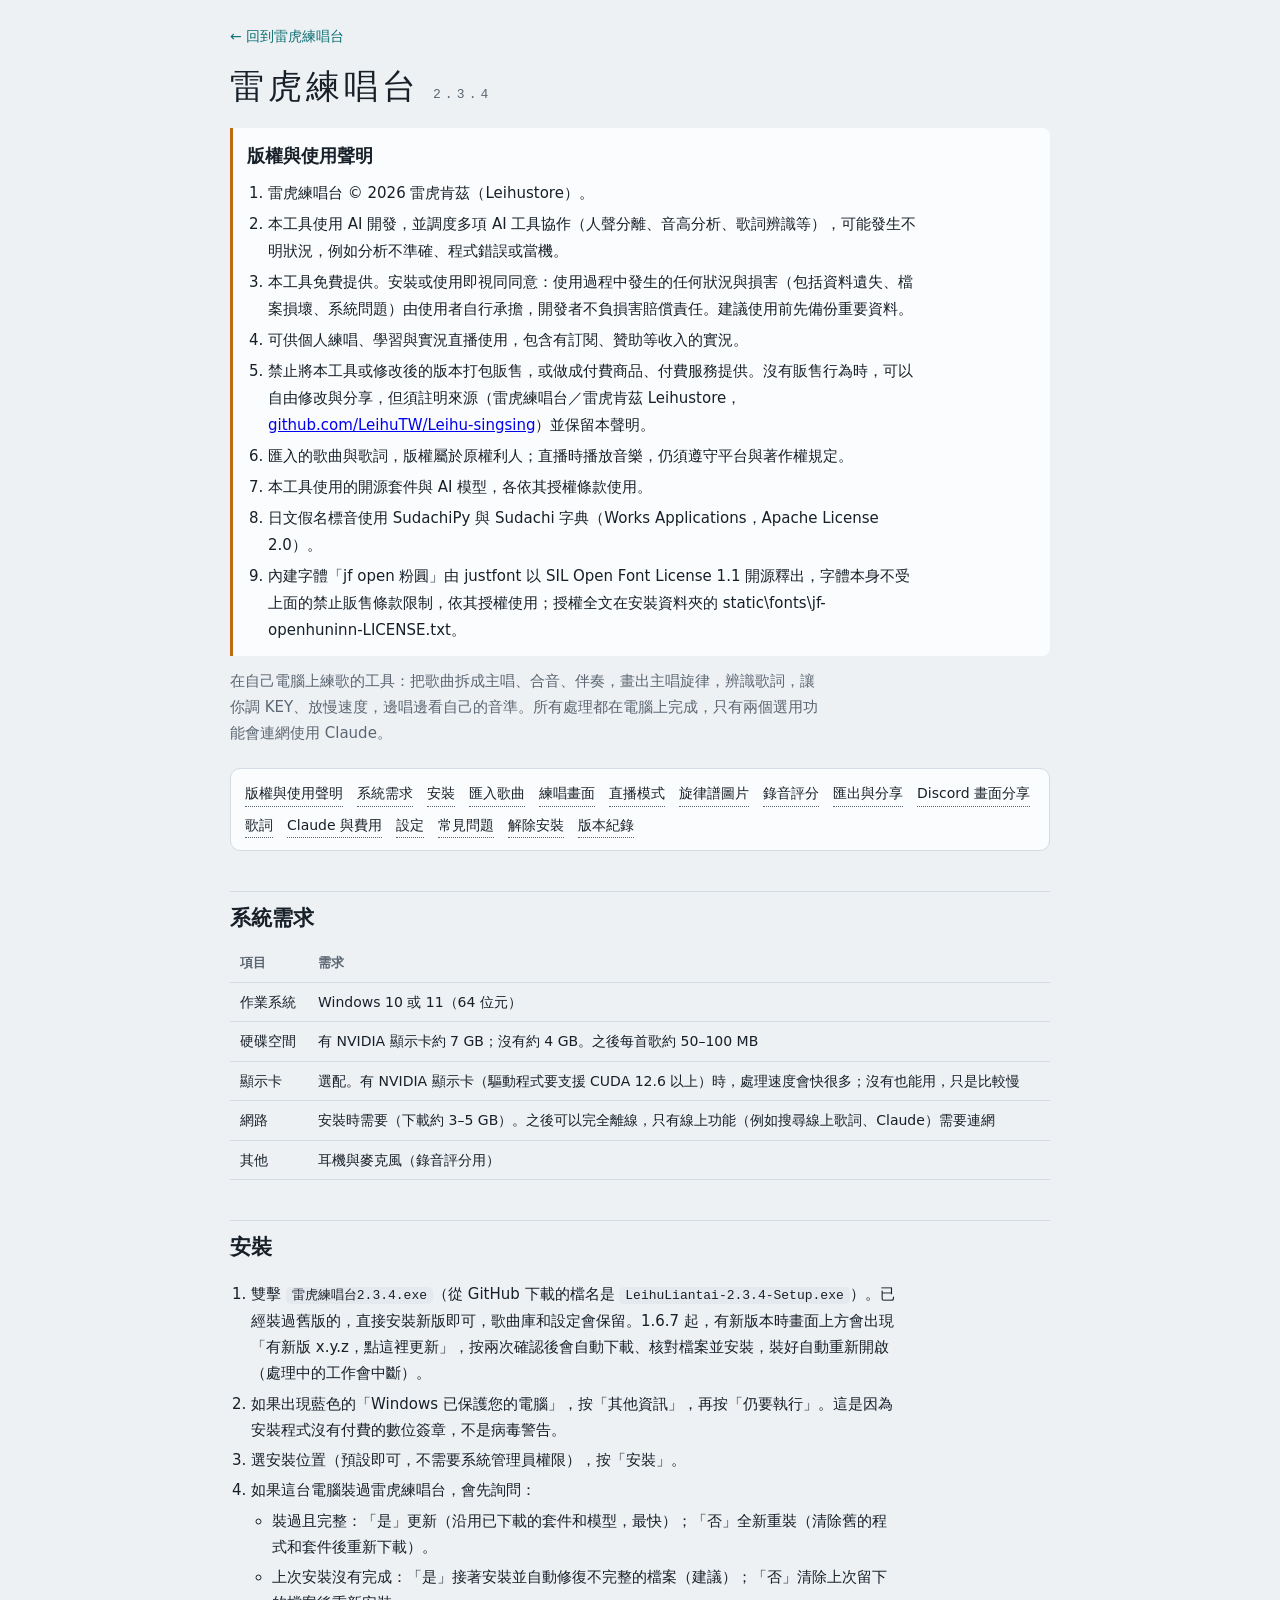
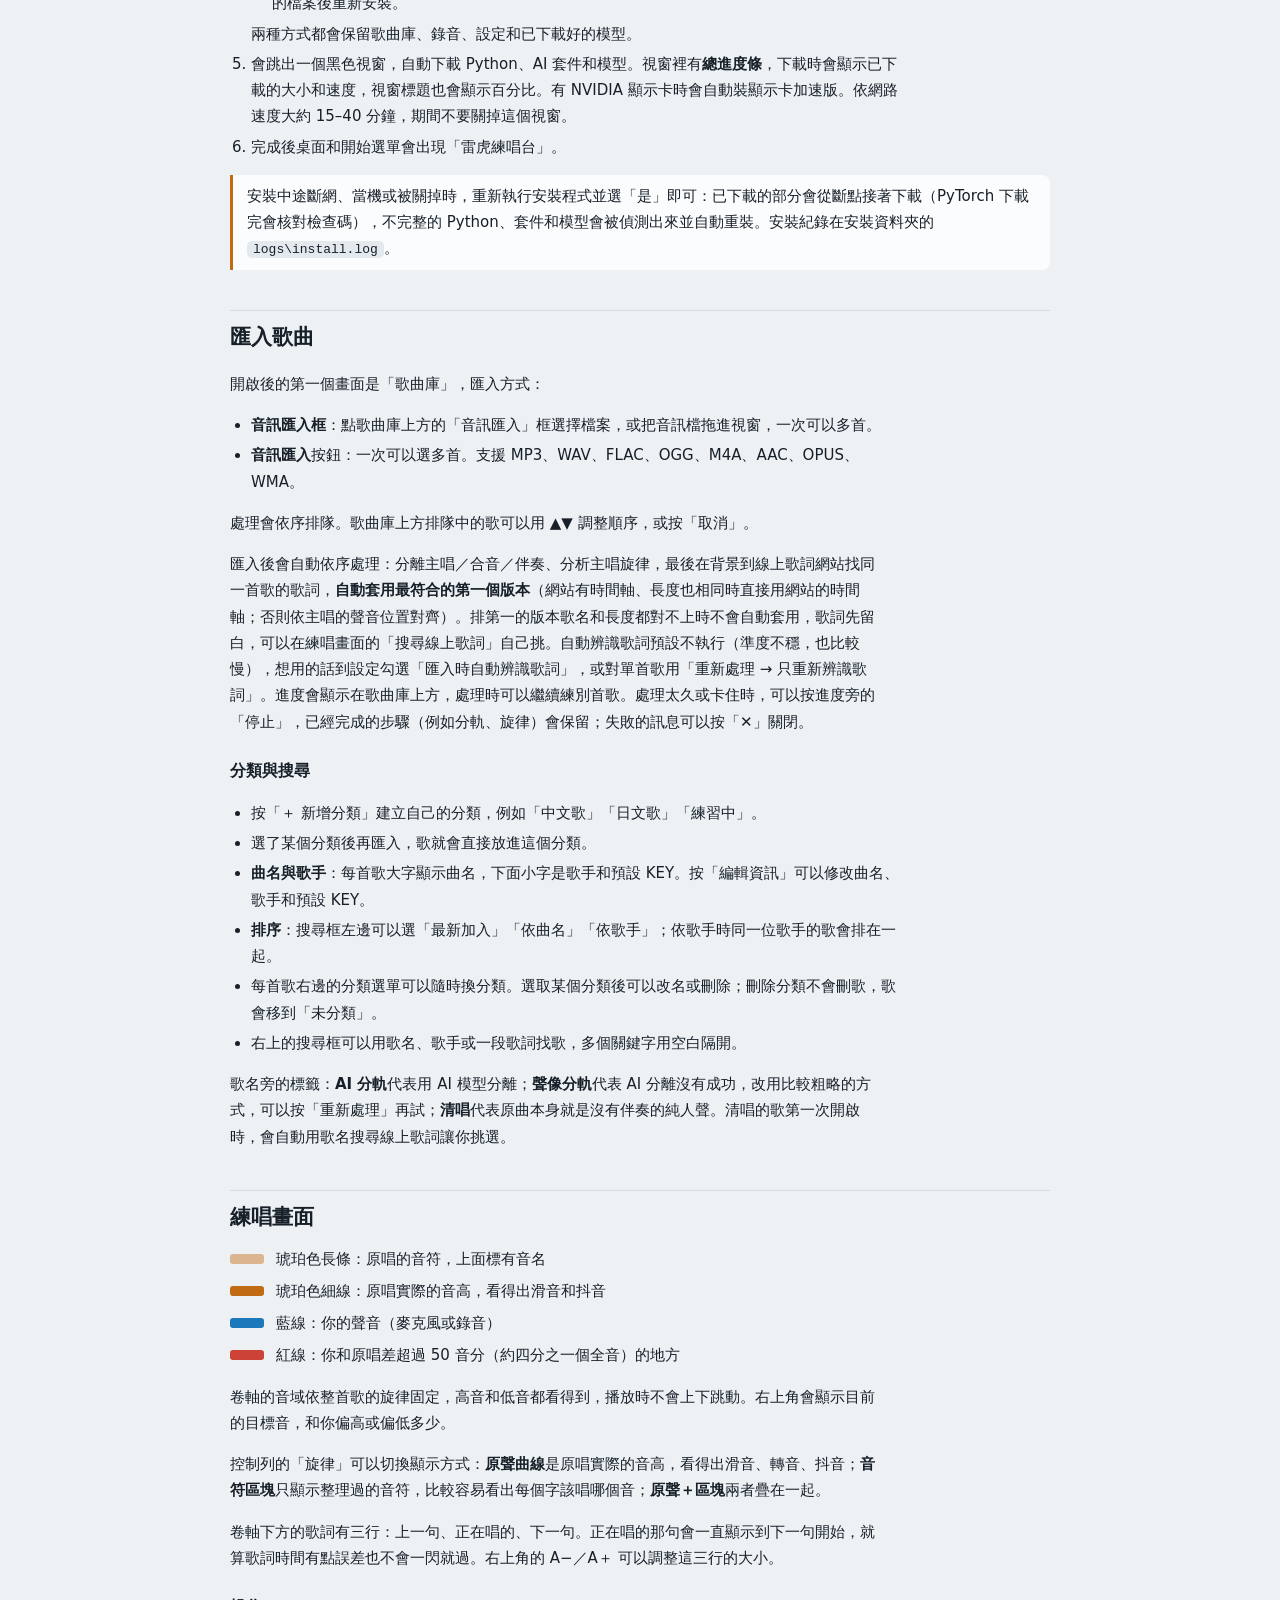
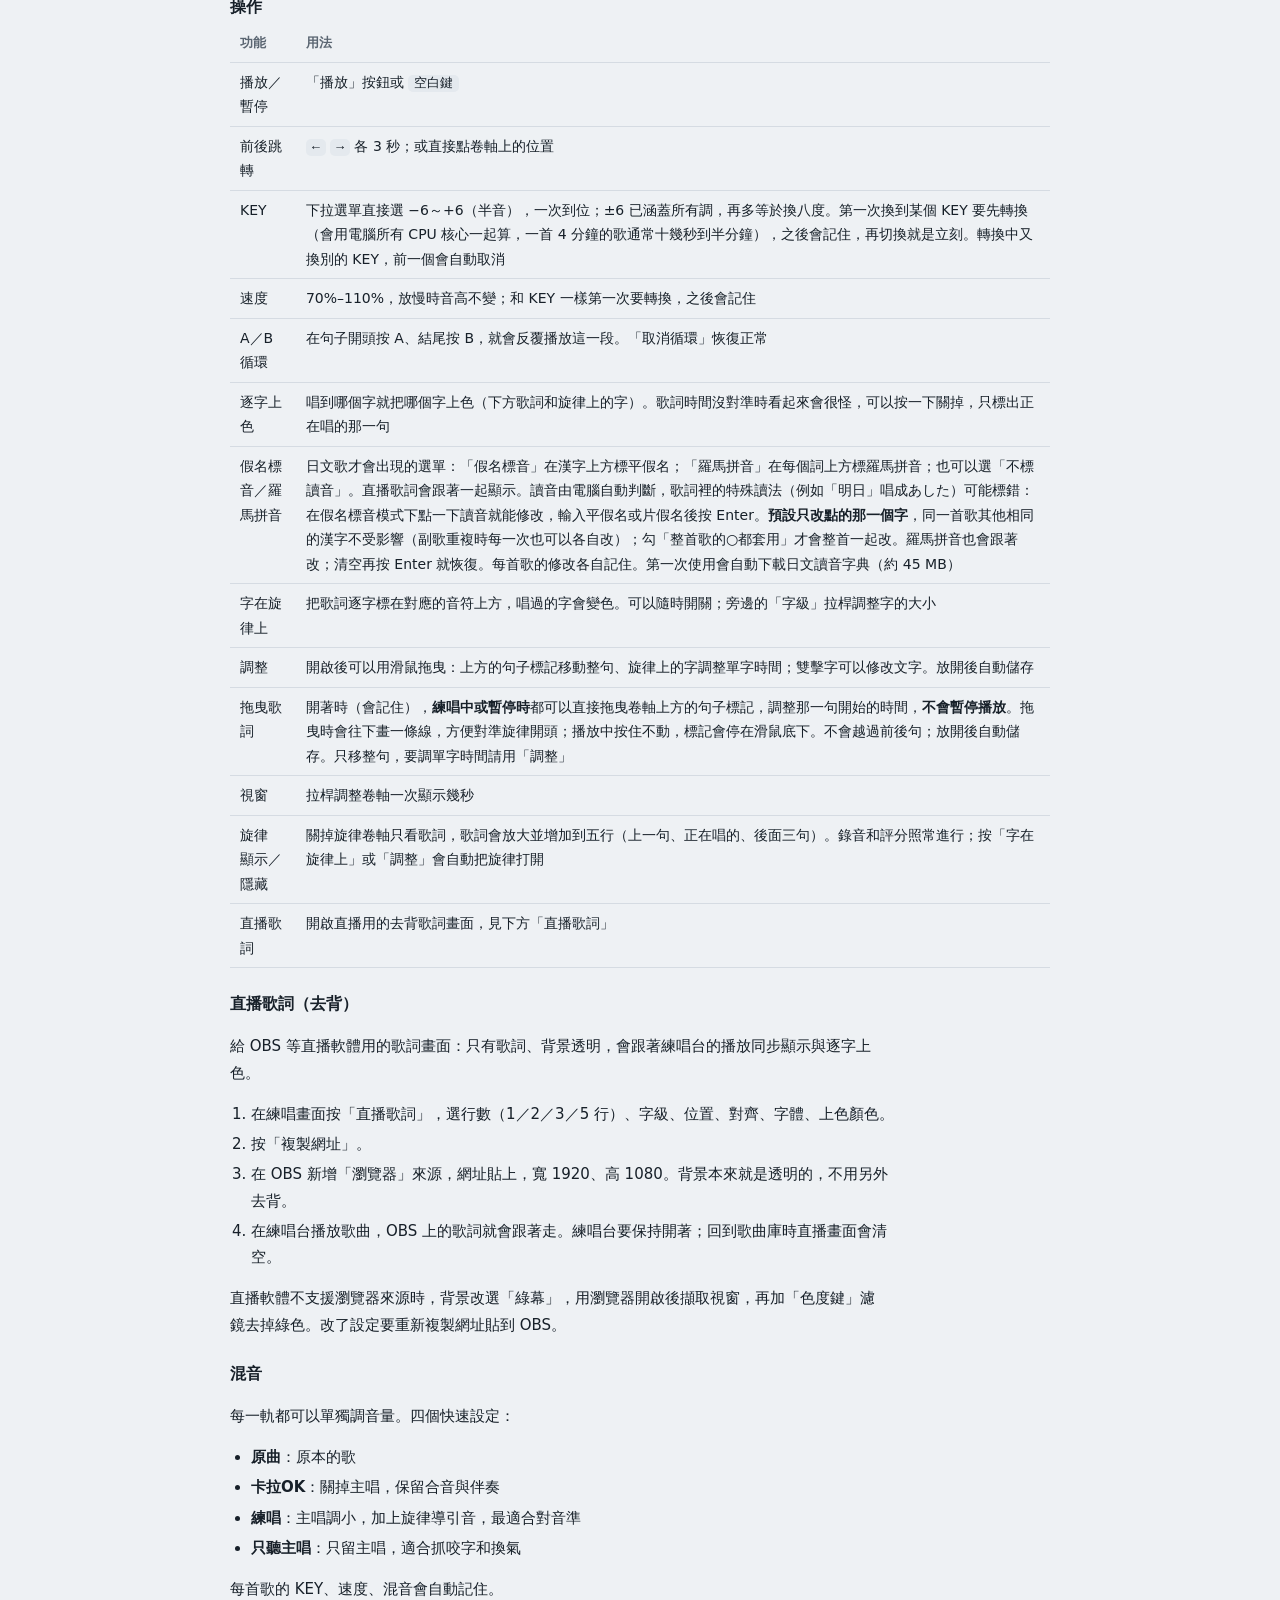
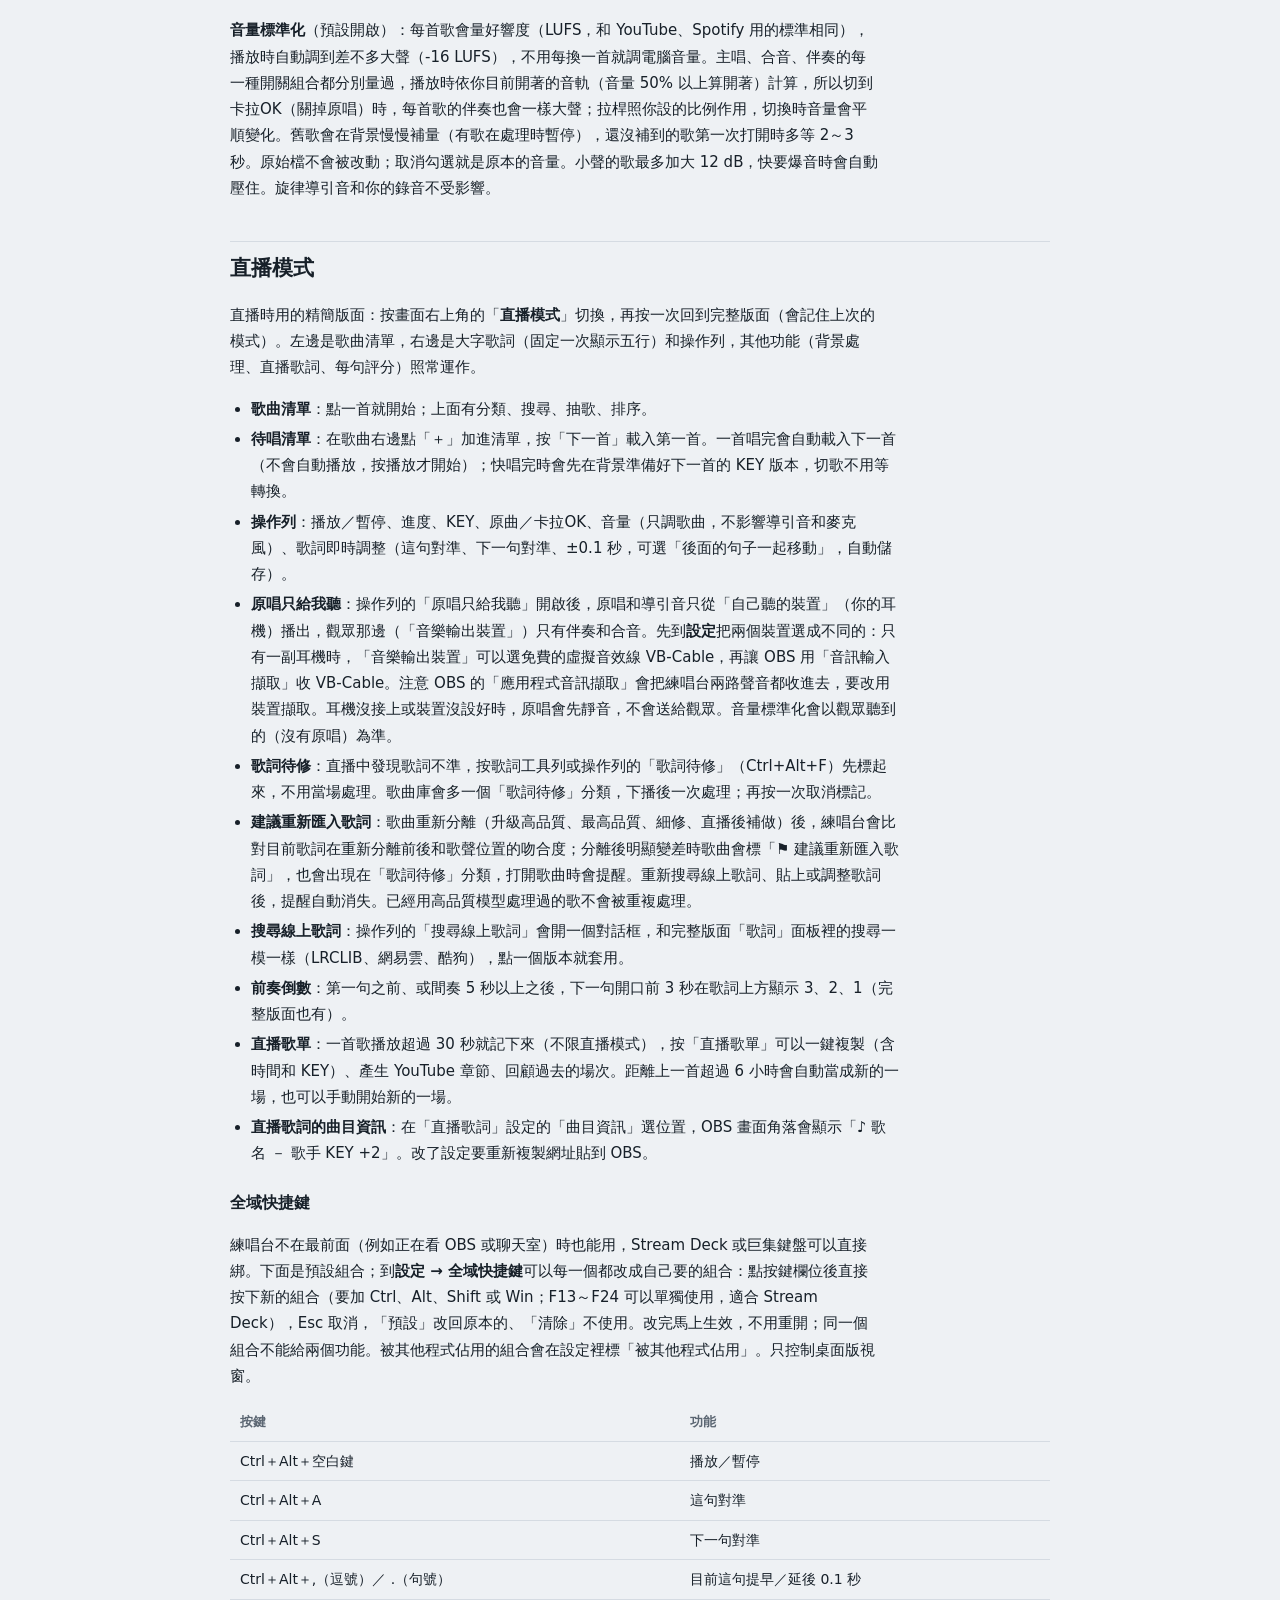
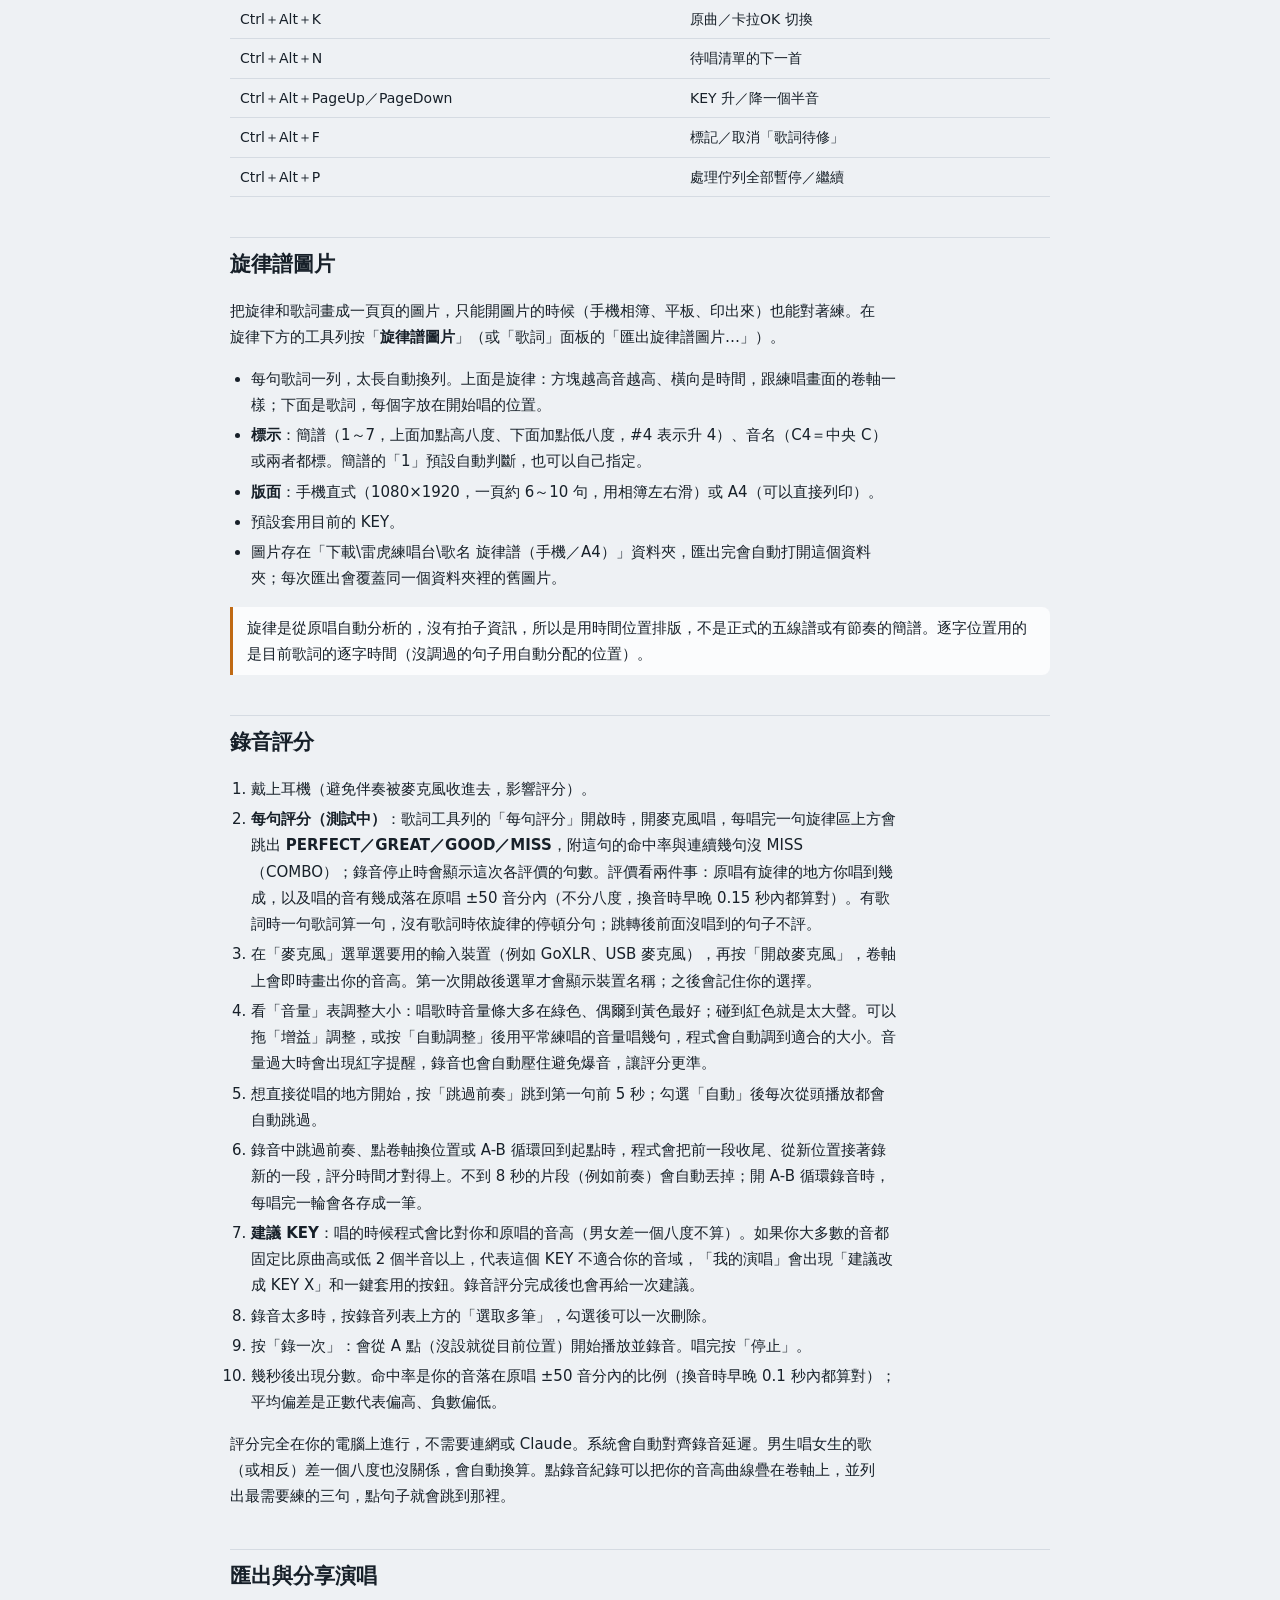
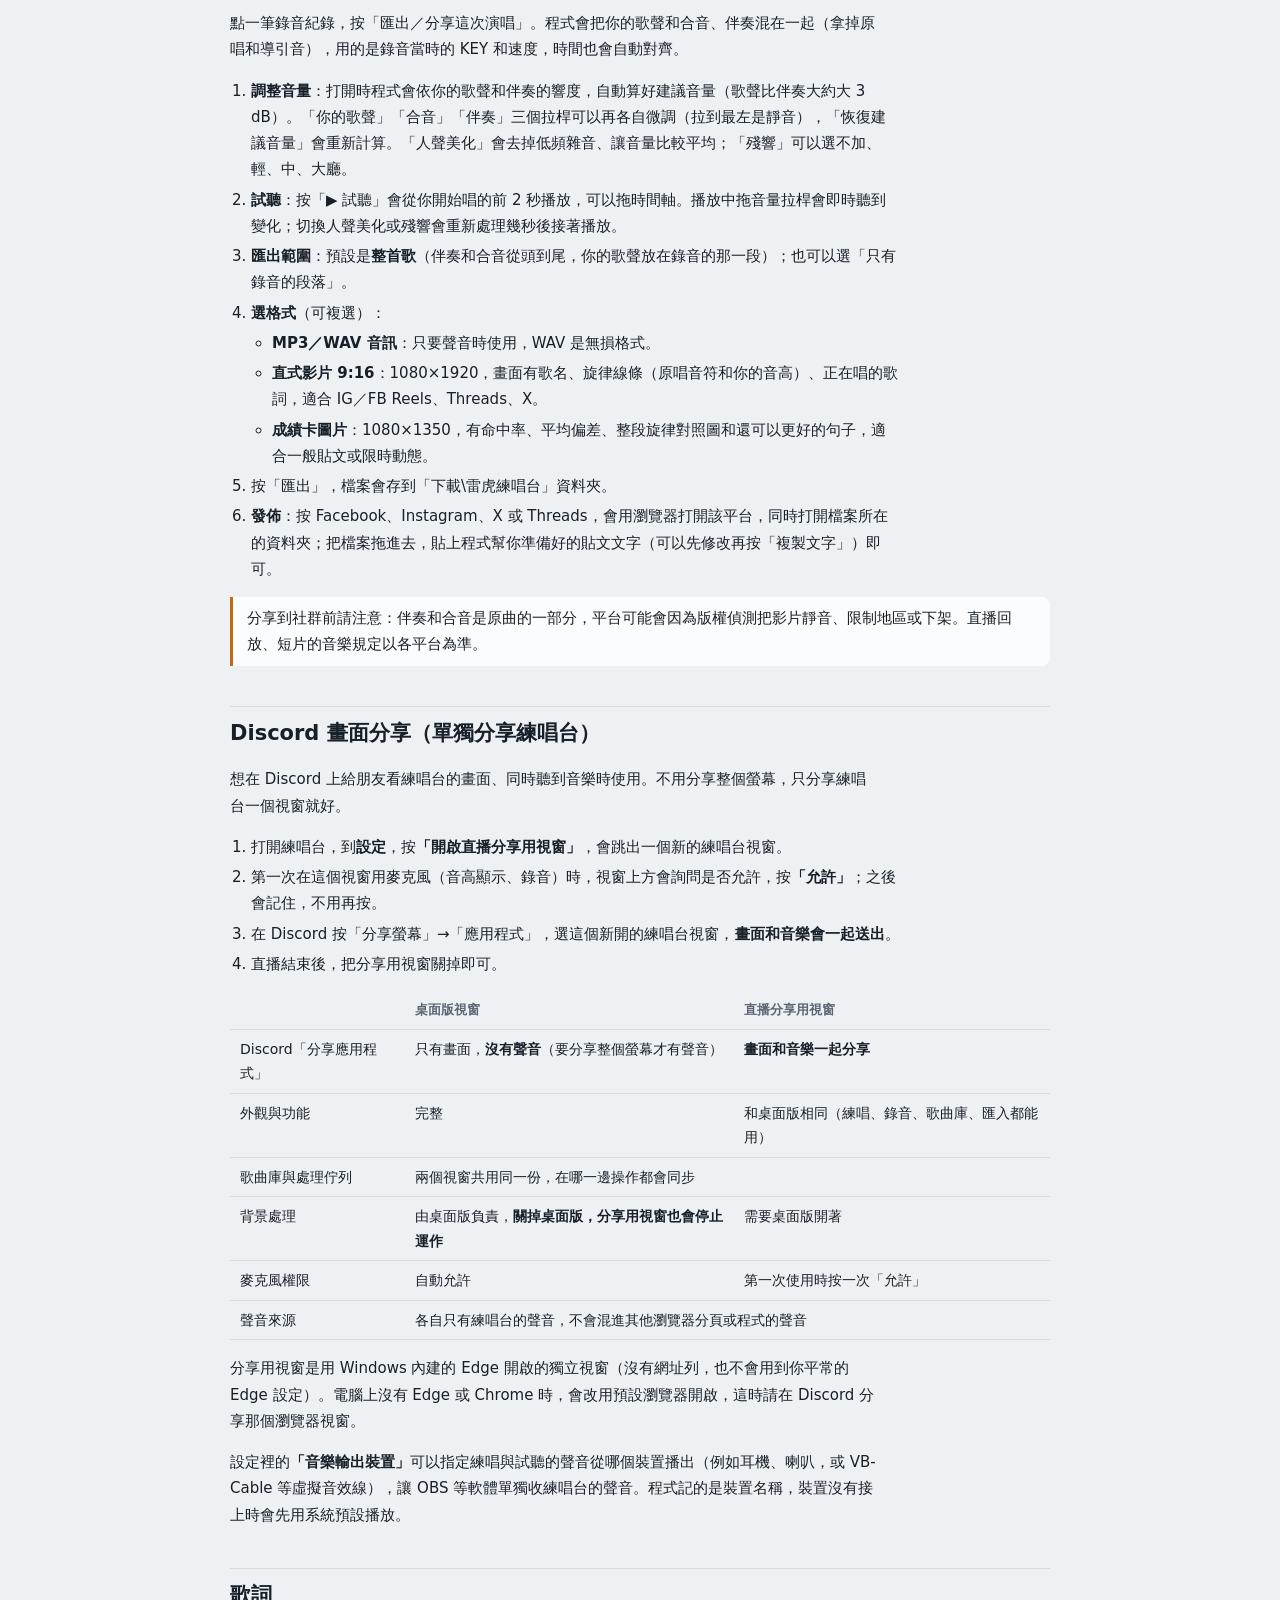
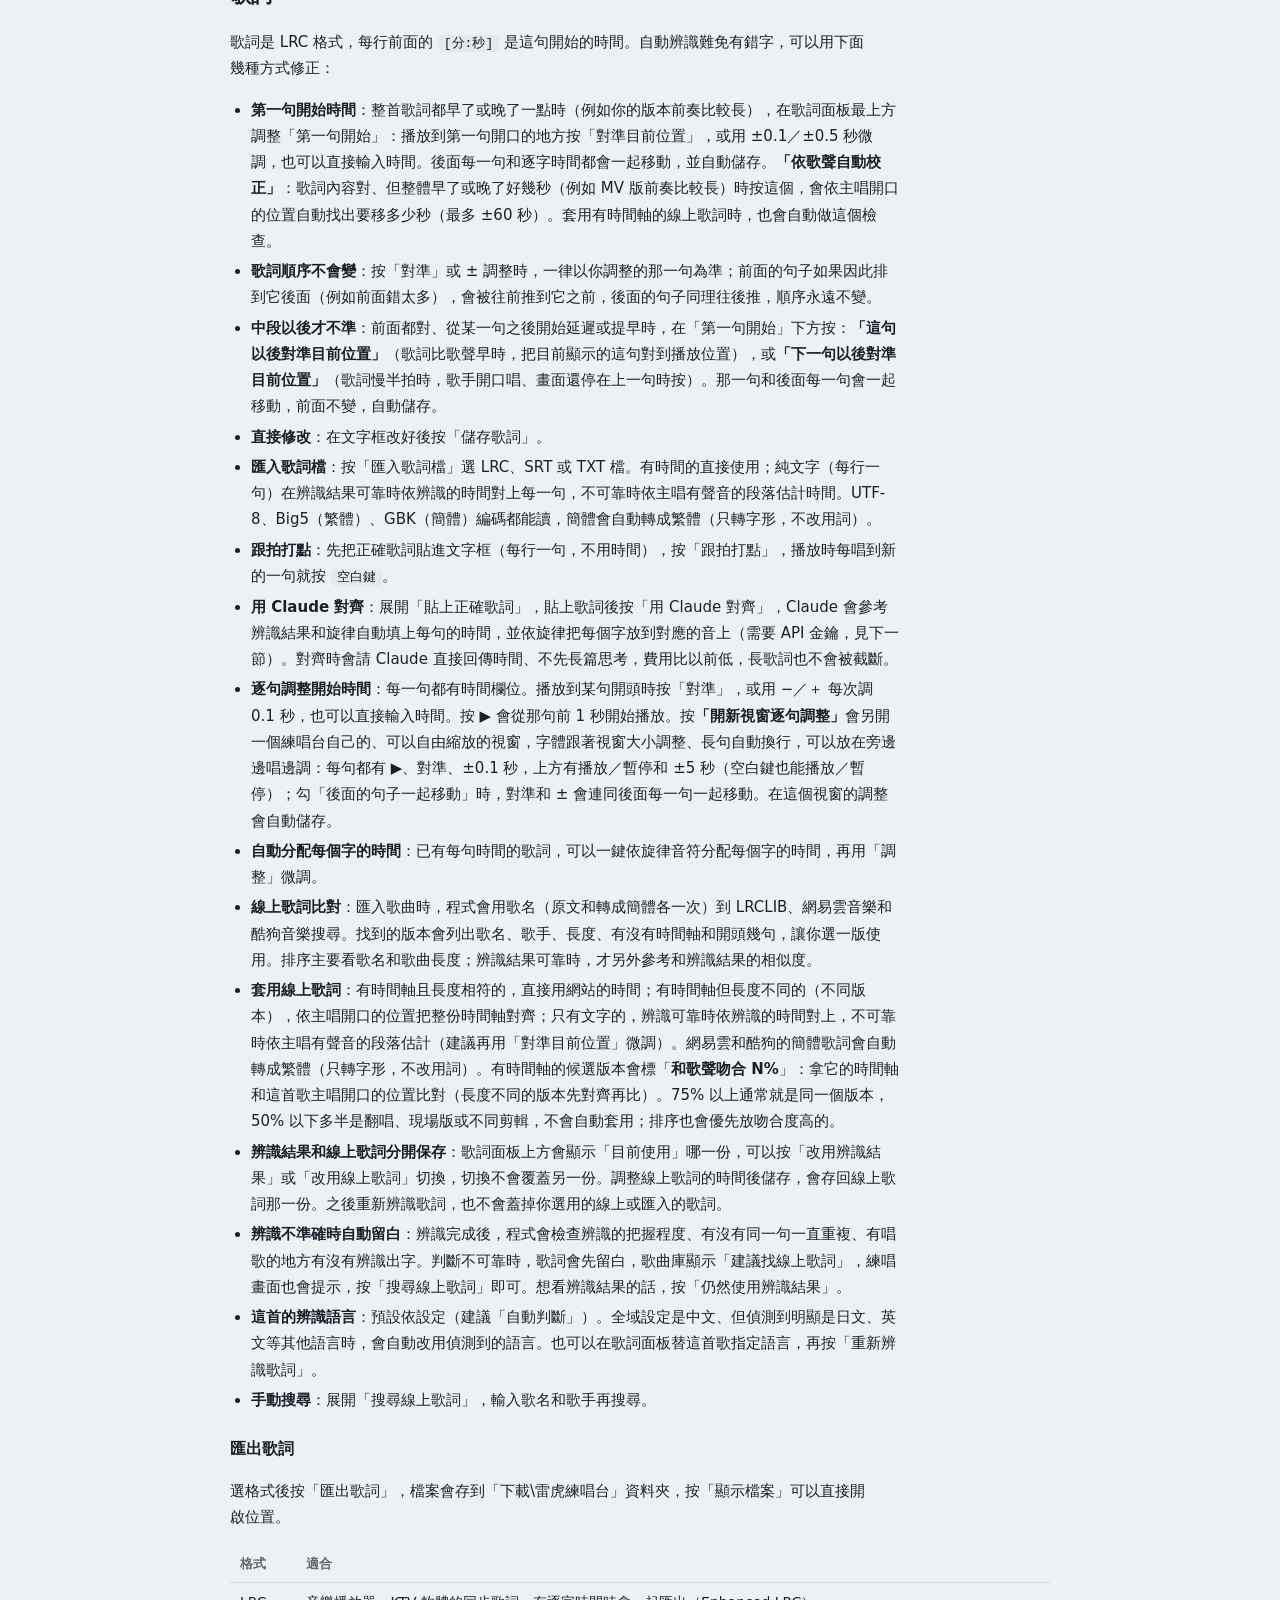
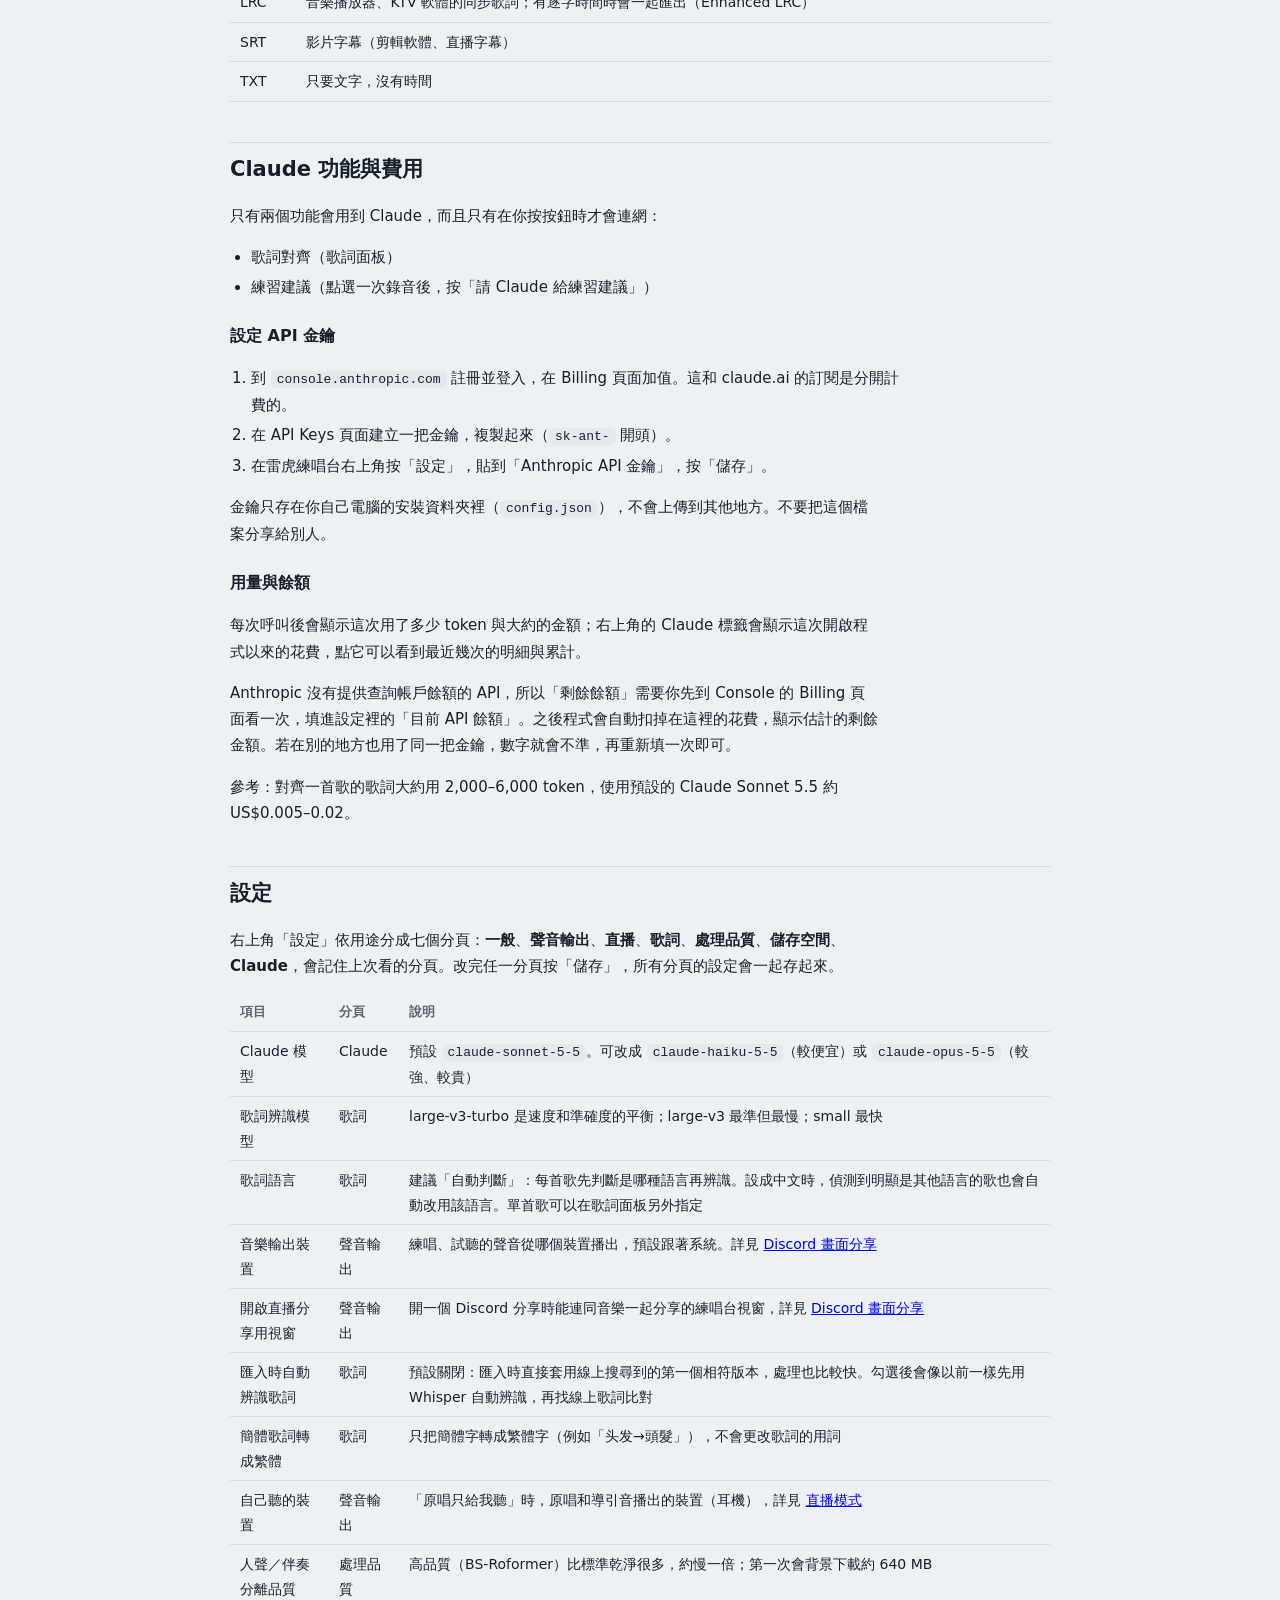
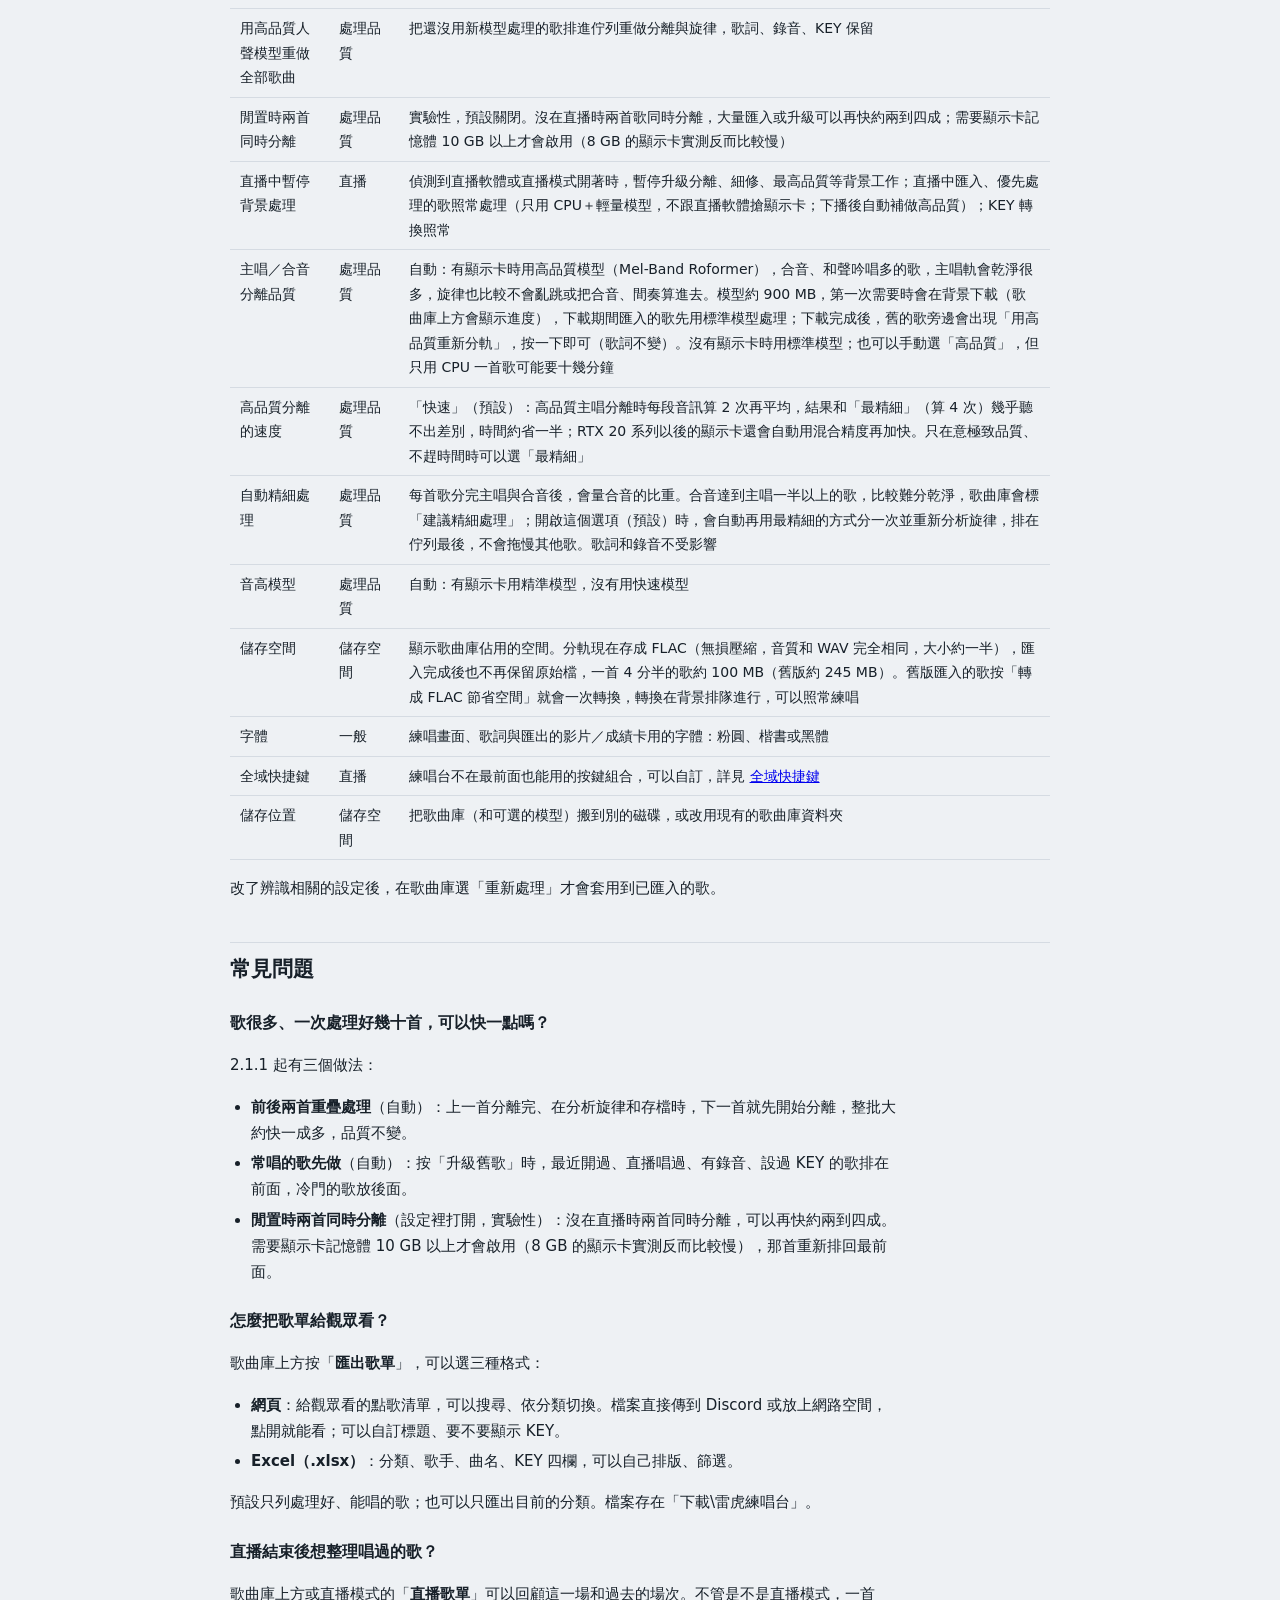
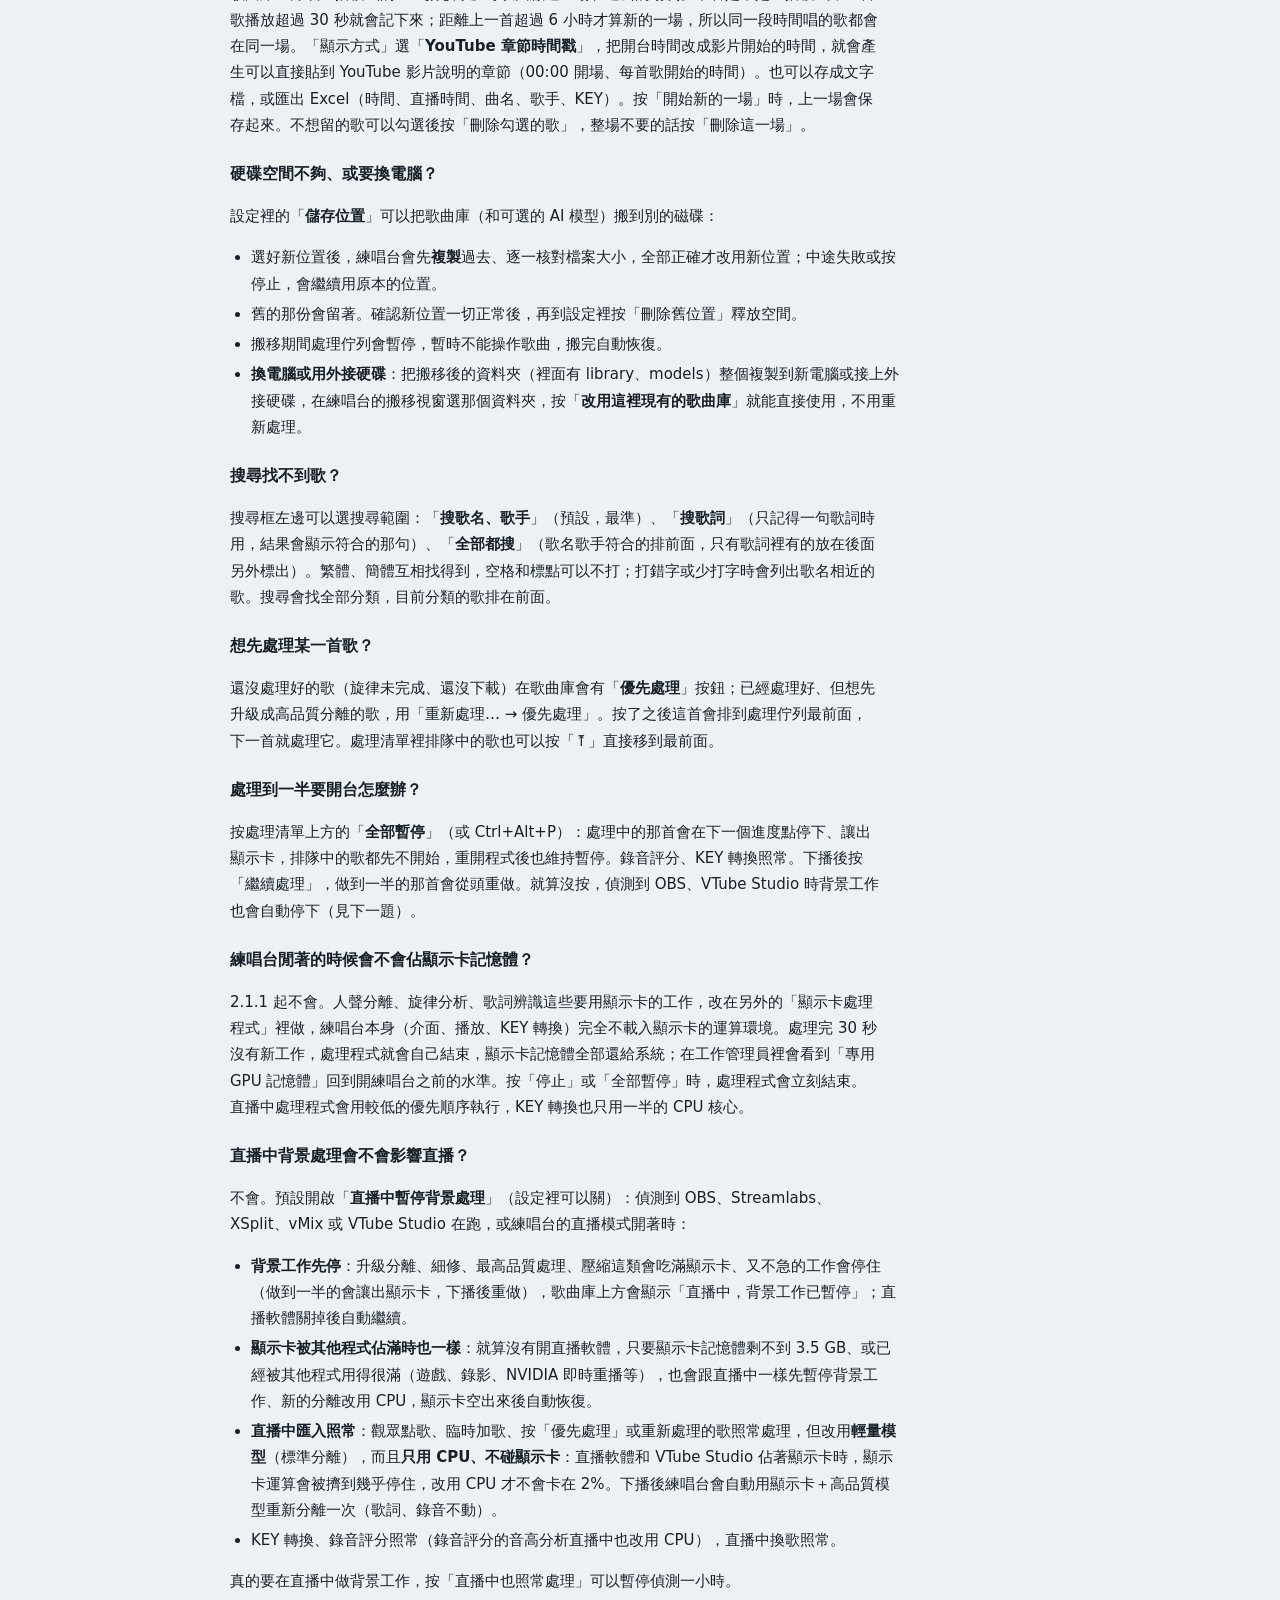
==== commit f03f3c27: "2.3.4: 歌詞移動不再把相鄰句擠在一起，九宮格一句一句分別移動 Co-Authored-By: Claude Opus 5.5 <noreply@anthropic.com> Claude-Ses" ====
--- a/static/help.html
+++ b/static/help.html
@@ -3,7 +3,7 @@
 <head>
 <meta charset="utf-8">
 <meta name="viewport" content="width=device-width,initial-scale=1">
-<title>雷虎練唱台 2.3.3 使用說明</title>
+<title>雷虎練唱台 2.3.4 使用說明</title>
 <style>
 /* 和程式本體同一套色彩：冷色控台底、琥珀色是原唱旋律、藍色是你的聲音 */
 :root {
@@ -53,7 +53,7 @@
 <body>
 <div class="wrap">
   <div class="top"><a href="/" id="back">← 回到雷虎練唱台</a></div>
-  <h1>雷虎練唱台 <span class="ver">2.3.3</span></h1>
+  <h1>雷虎練唱台 <span class="ver">2.3.4</span></h1>
 
   <section id="copyright" class="note legal" aria-labelledby="copyright-h">
     <h2 id="copyright-h">版權與使用聲明</h2>
@@ -89,7 +89,7 @@
 
   <h2 id="install">安裝</h2>
   <ol>
-    <li>雙擊 <code>雷虎練唱台2.3.3.exe</code>（從 GitHub 下載的檔名是 <code>LeihuLiantai-2.3.3-Setup.exe</code>）。已經裝過舊版的，直接安裝新版即可，歌曲庫和設定會保留。1.6.7 起，有新版本時畫面上方會出現「有新版 x.y.z，點這裡更新」，按兩次確認後會自動下載、核對檔案並安裝，裝好自動重新開啟（處理中的工作會中斷）。</li>
+    <li>雙擊 <code>雷虎練唱台2.3.4.exe</code>（從 GitHub 下載的檔名是 <code>LeihuLiantai-2.3.4-Setup.exe</code>）。已經裝過舊版的，直接安裝新版即可，歌曲庫和設定會保留。1.6.7 起，有新版本時畫面上方會出現「有新版 x.y.z，點這裡更新」，按兩次確認後會自動下載、核對檔案並安裝，裝好自動重新開啟（處理中的工作會中斷）。</li>
     <li>如果出現藍色的「Windows 已保護您的電腦」，按「其他資訊」，再按「仍要執行」。這是因為安裝程式沒有付費的數位簽章，不是病毒警告。</li>
     <li>選安裝位置（預設即可，不需要系統管理員權限），按「安裝」。</li>
     <li>如果這台電腦裝過雷虎練唱台，會先詢問：
@@ -441,6 +441,12 @@
   <p>Windows 設定 → 應用程式 → 找到「雷虎練唱台」→ 解除安裝。過程中會問你要不要保留歌曲庫；選「否」就只移除程式，歌曲和錄音會留下來。</p>
 
   <h2 id="changes">版本紀錄</h2>
+  <h3>2.3.4</h3>
+  <p><b>問題修正</b></p>
+  <ul>
+    <li>修正歌詞移動後兩句黏在一起：以前撞到相鄰的句子時會把它擠到只差 0.1 秒，之後不管移哪一句兩句都會一起動。現在被推到的句子會移動同樣的秒數（原本的間隔不變）；已經黏在一起的兩句，下次移動時會自動把後一句推到合理的位置分開</li>
+    <li>九宮格 1／2／3 改成一句一句分別移動：只移按的那一句，後面的句子不會跟著平移（只有撞到時才推開）</li>
+  </ul>
   <h3>2.3.3</h3>
   <p><b>新功能</b></p>
   <ul>
@@ -831,7 +837,7 @@
     <li class="yt-only">初版：AI 分離主唱／合音／伴奏、旋律分析、歌詞辨識與台灣繁體轉換、升降 KEY 與變速、A–B 循環、麥克風即時音高與錄音評分、YouTube 匯入、Claude 歌詞對齊與練習建議、用量與費用顯示、歌詞匯出（LRC／SRT／TXT）、顯示卡加速、桌面程式與安裝程式</li>
   </ul>
 
-  <p class="lede" style="margin-top:40px">雷虎練唱台 2.3.3</p>
+  <p class="lede" style="margin-top:40px">雷虎練唱台 2.3.4</p>
 </div>
 <script>
   // 直接用瀏覽器開啟這份說明時，隱藏「回到程式」的連結
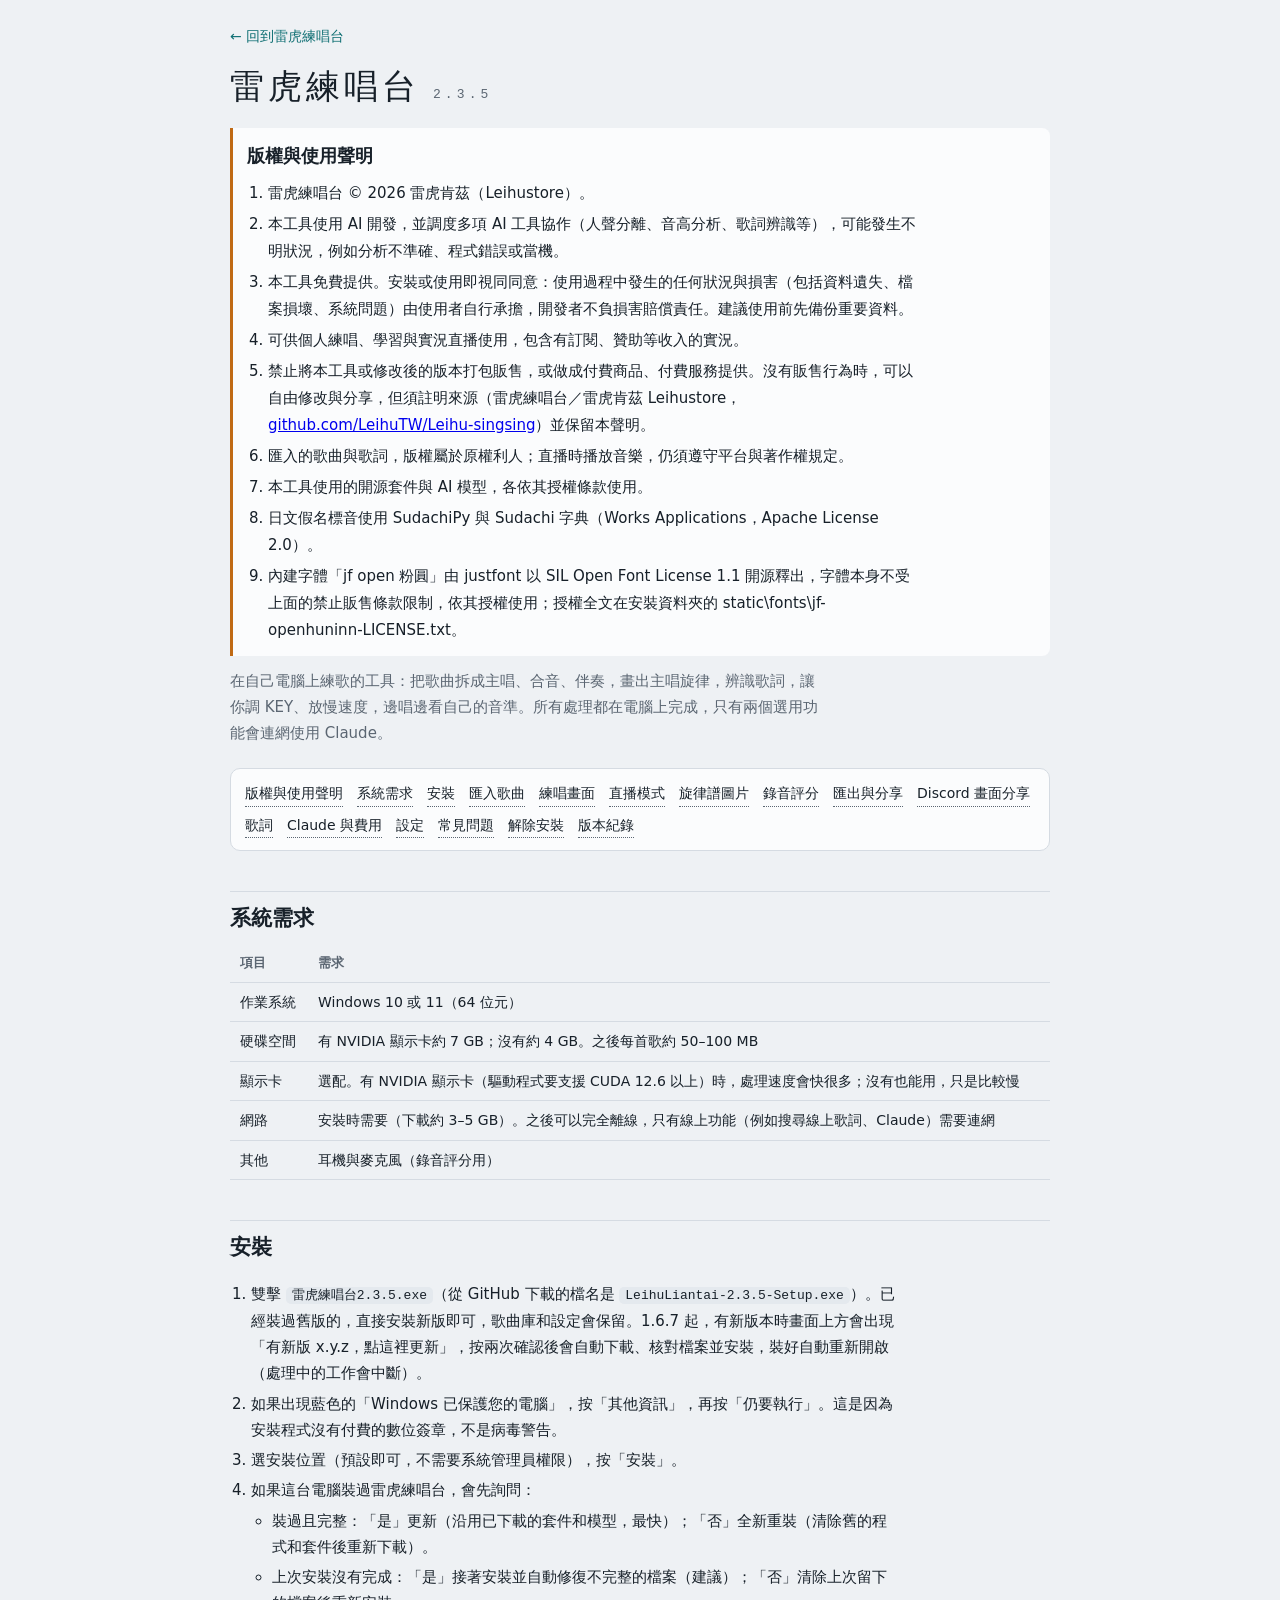
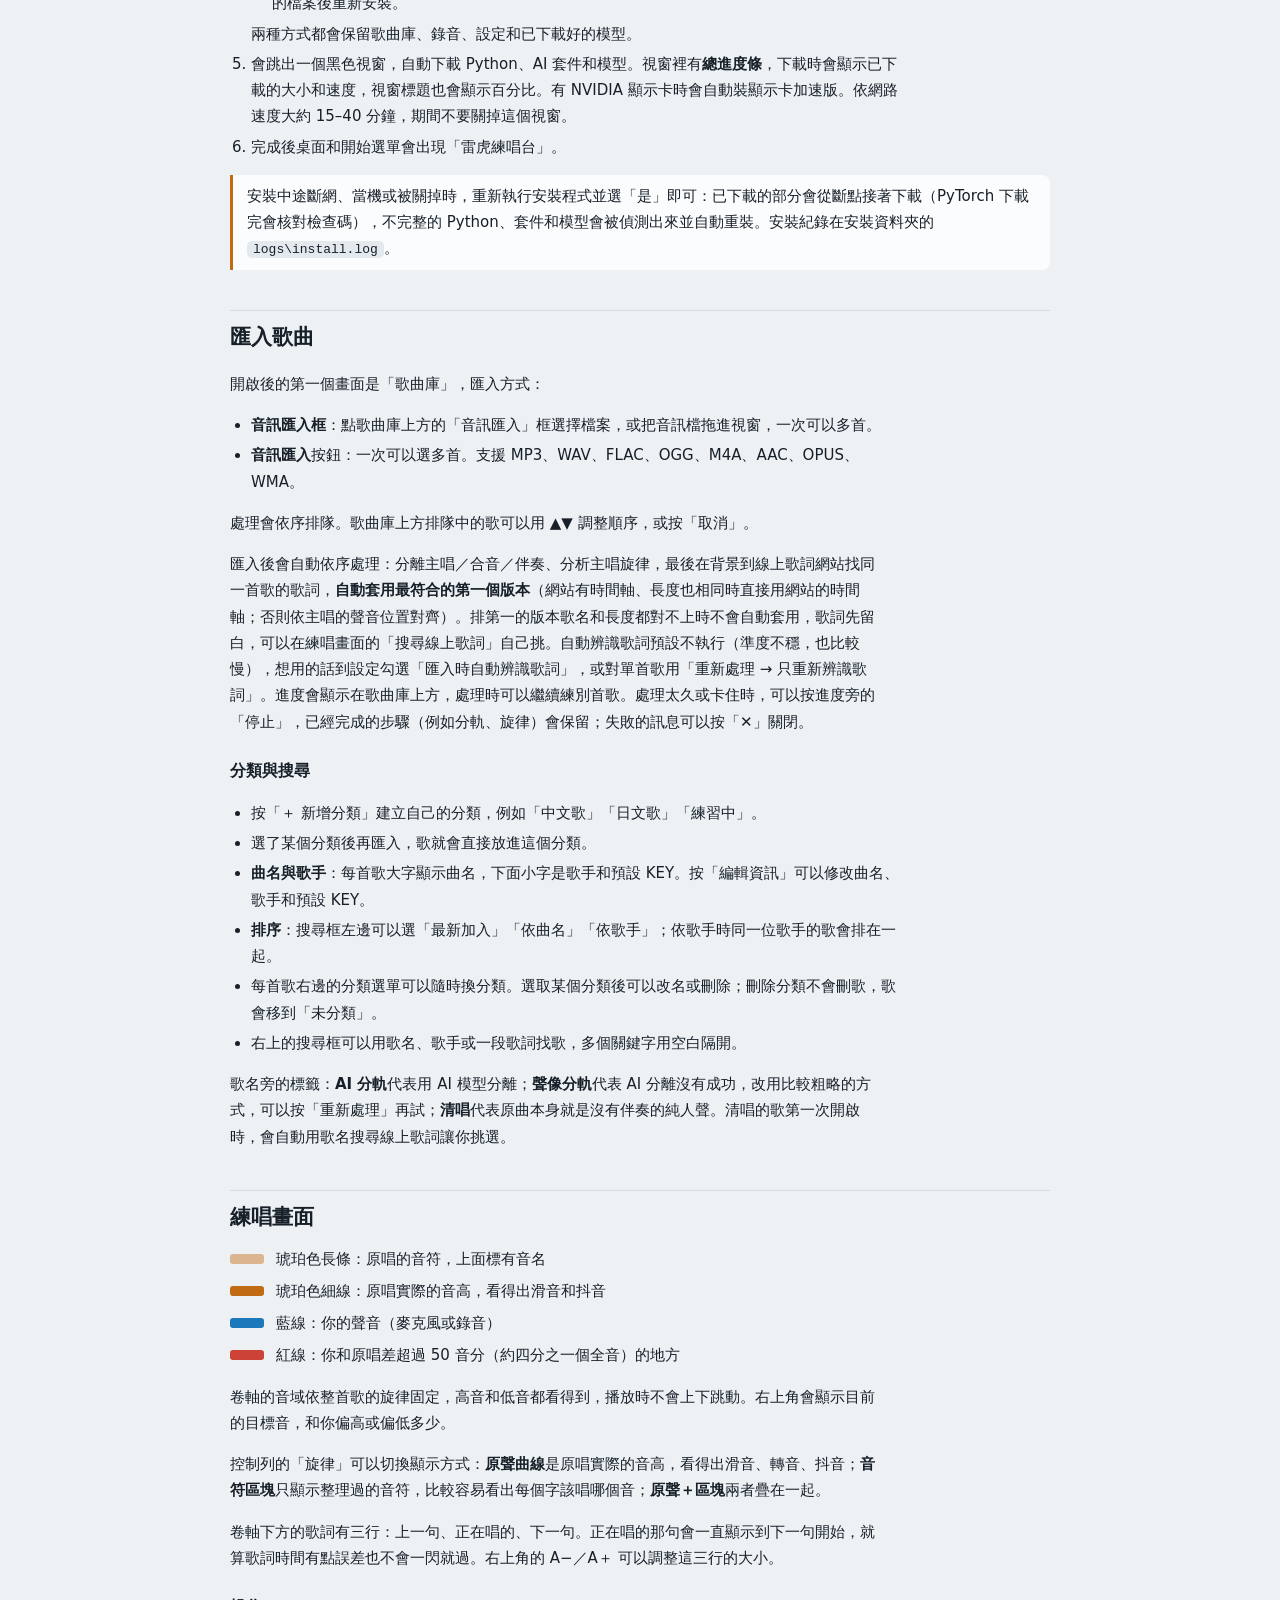
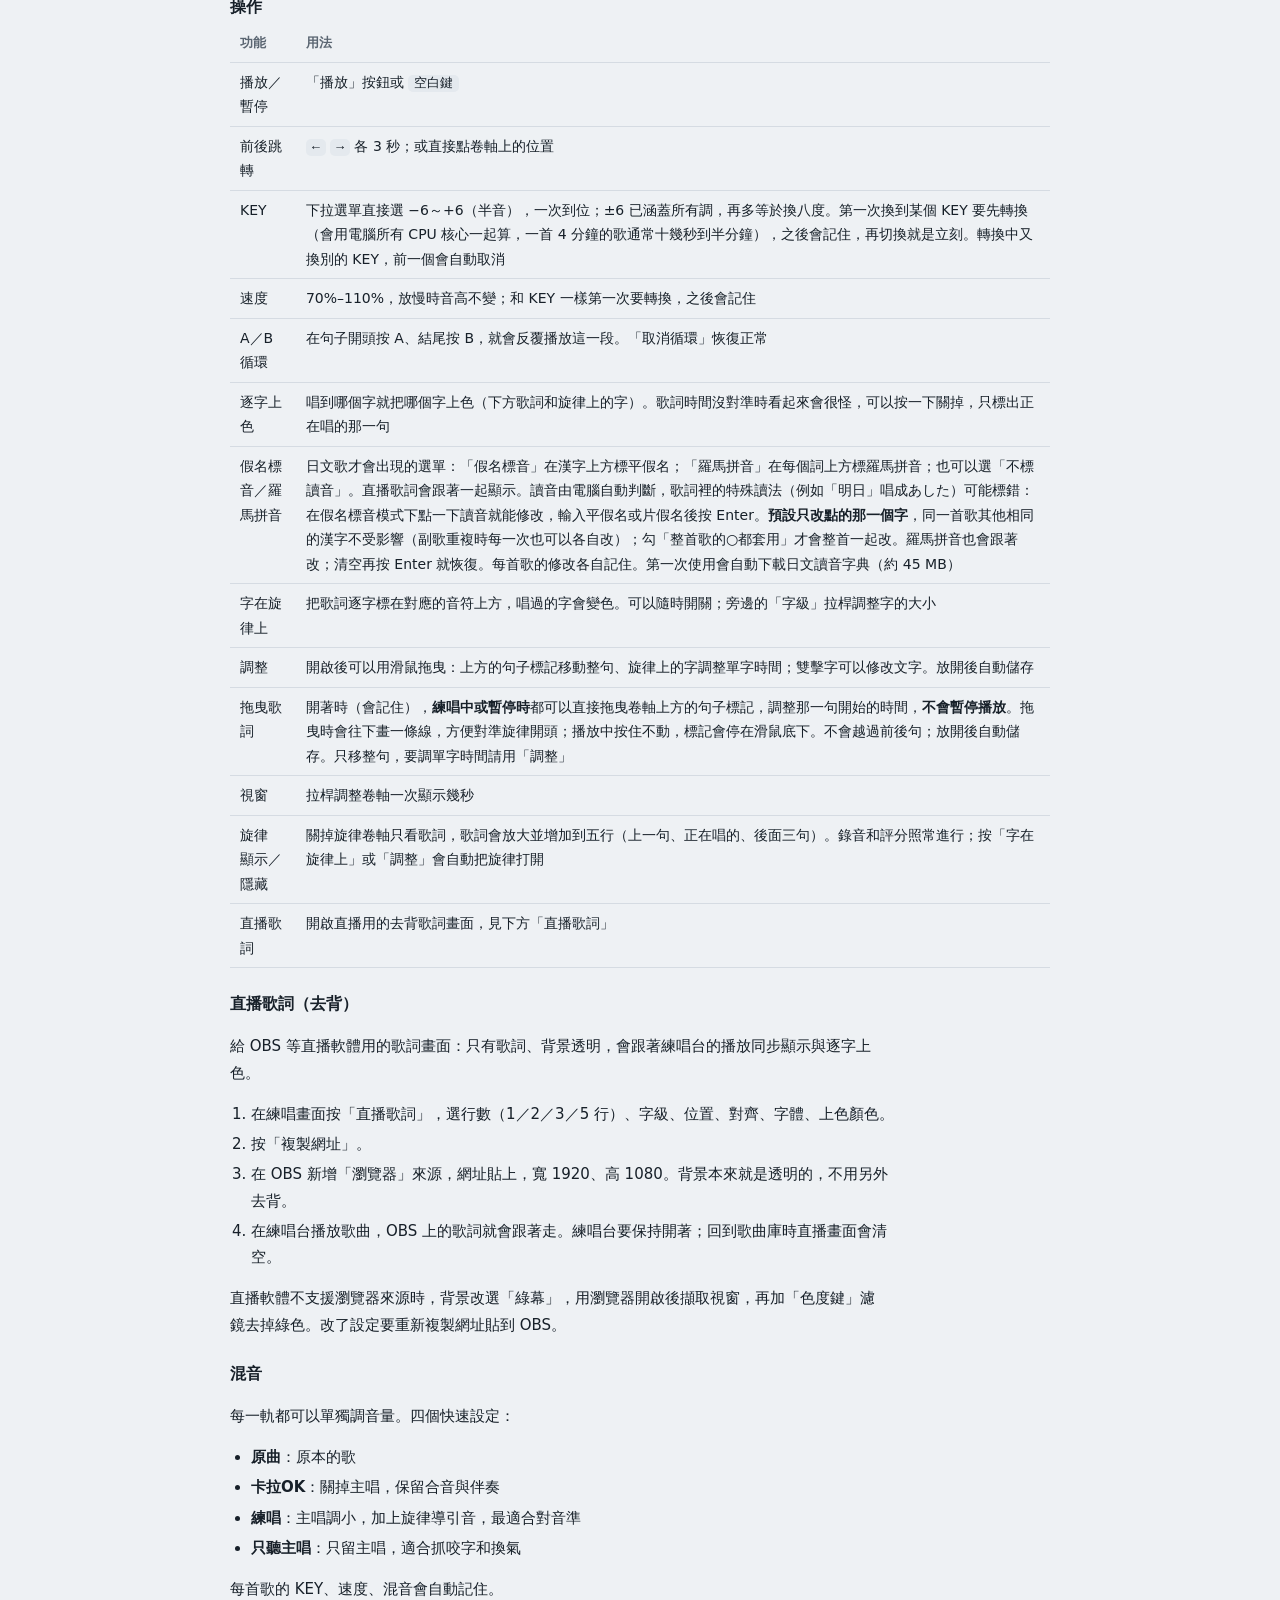
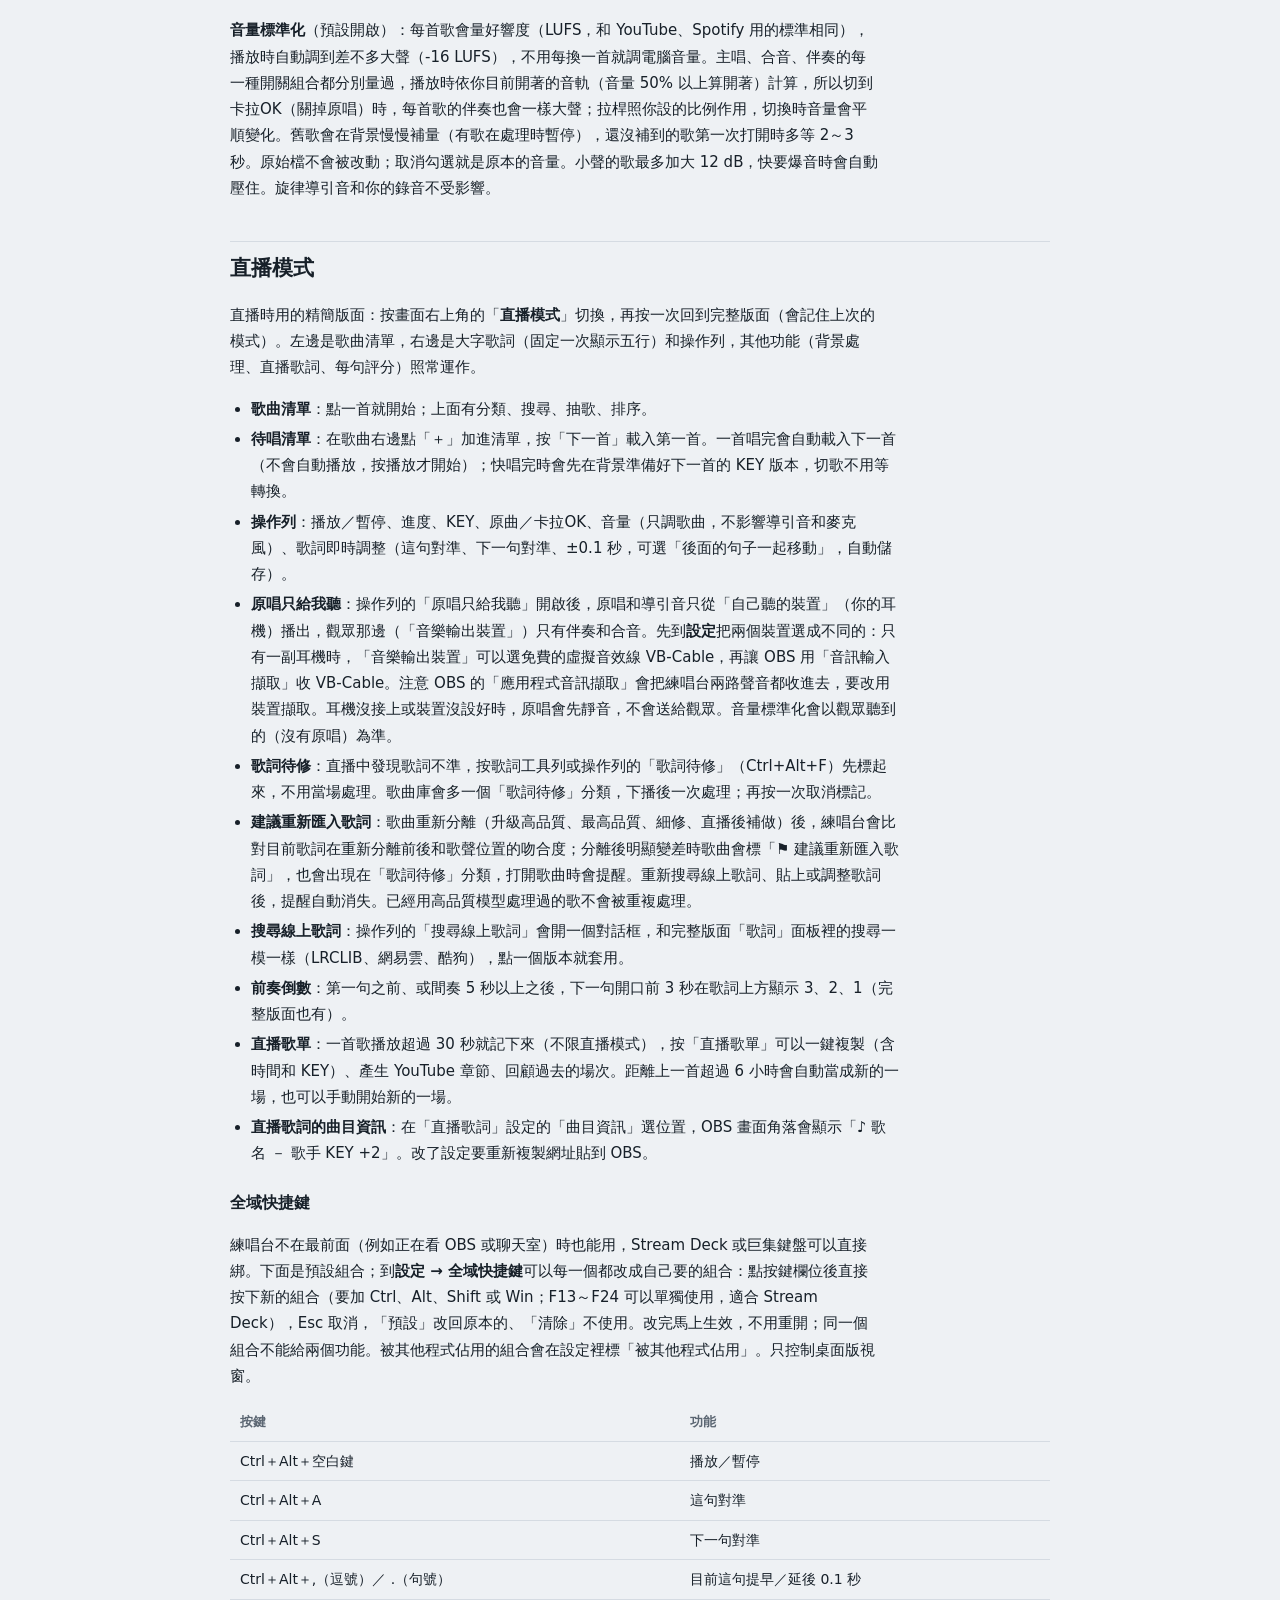
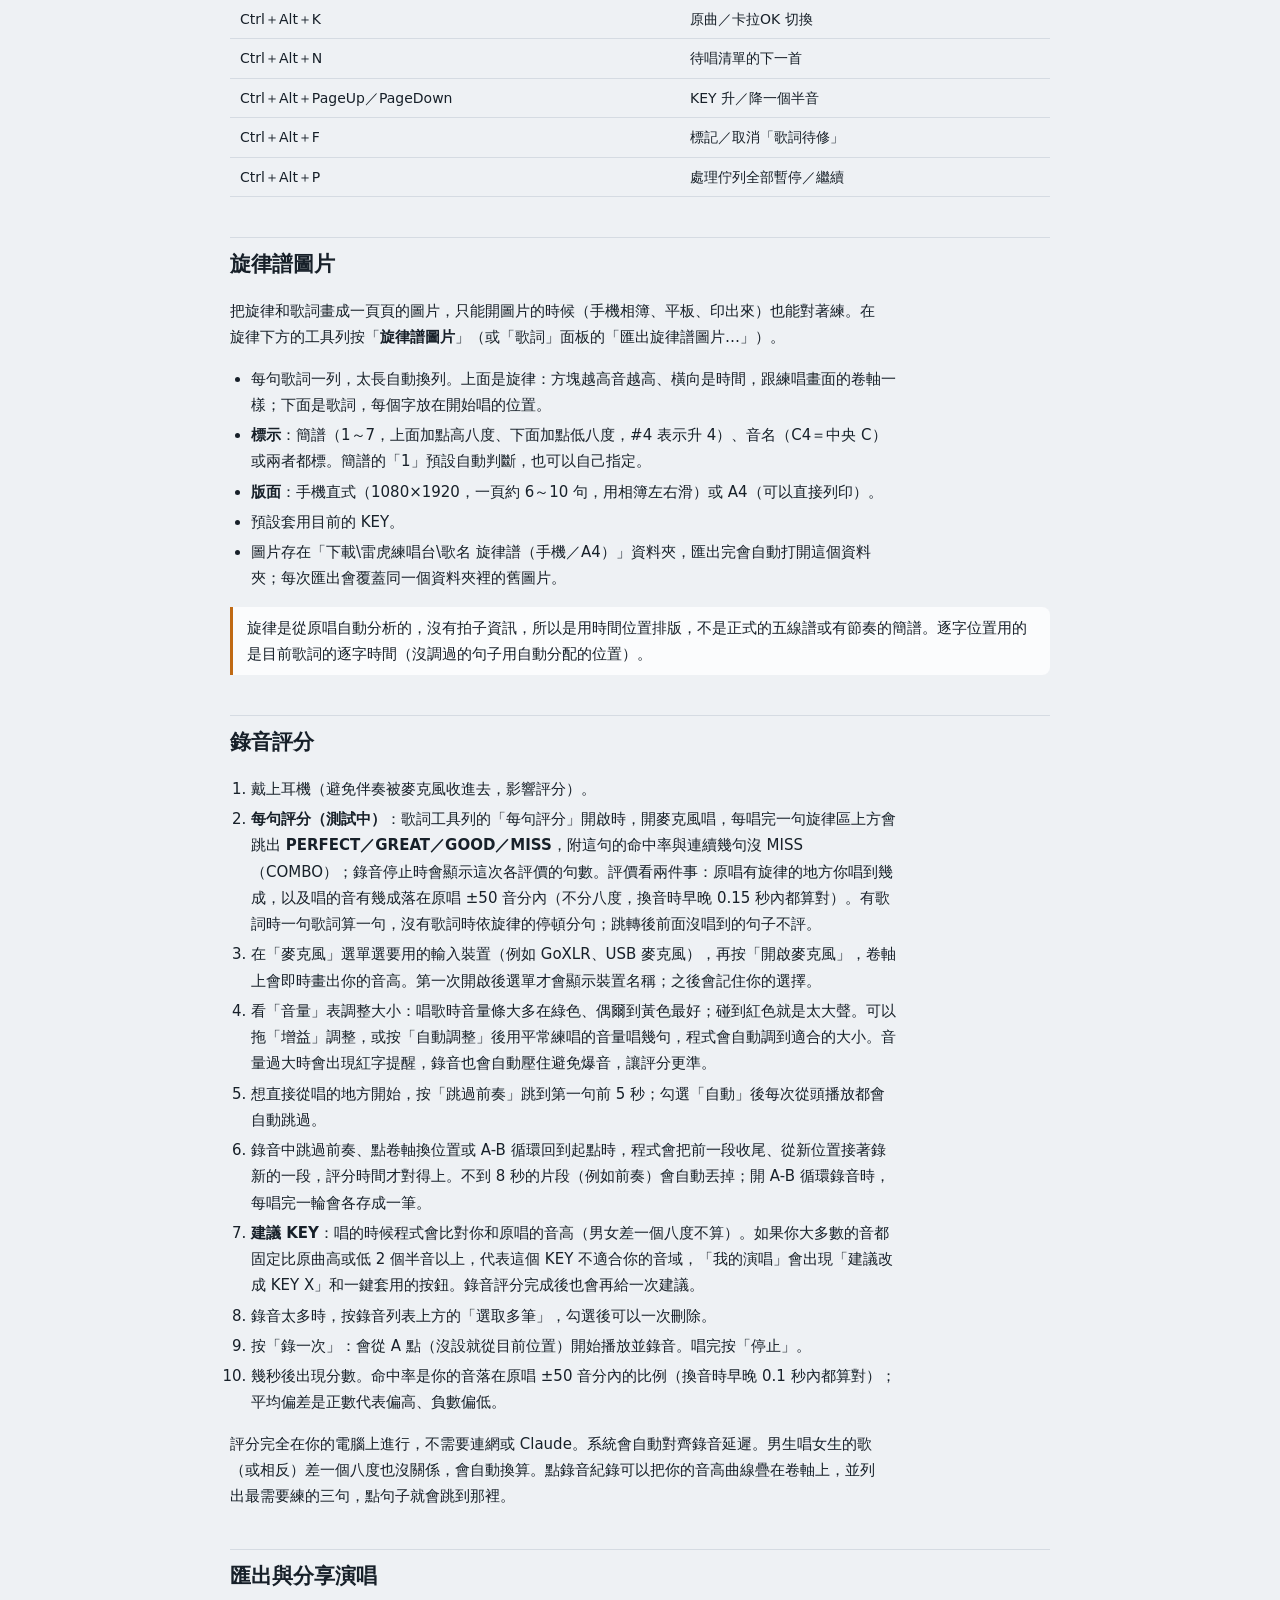
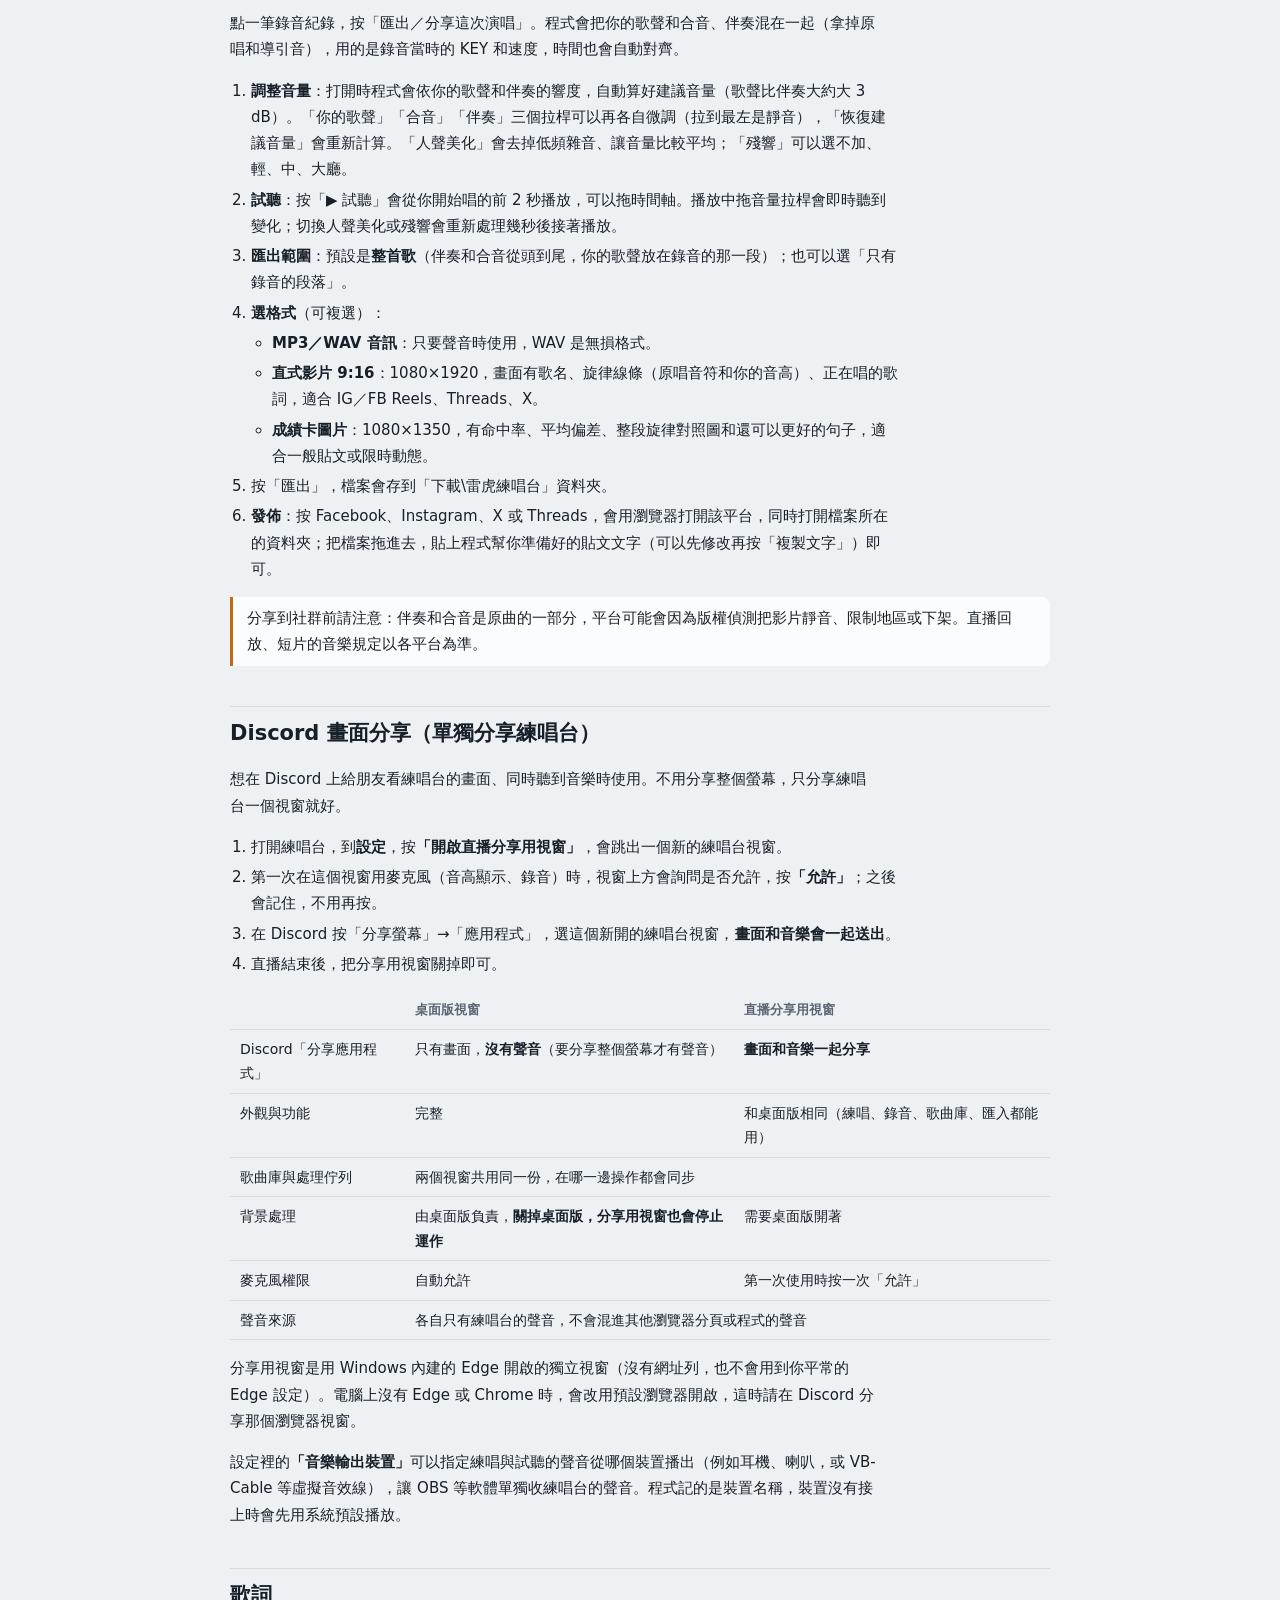
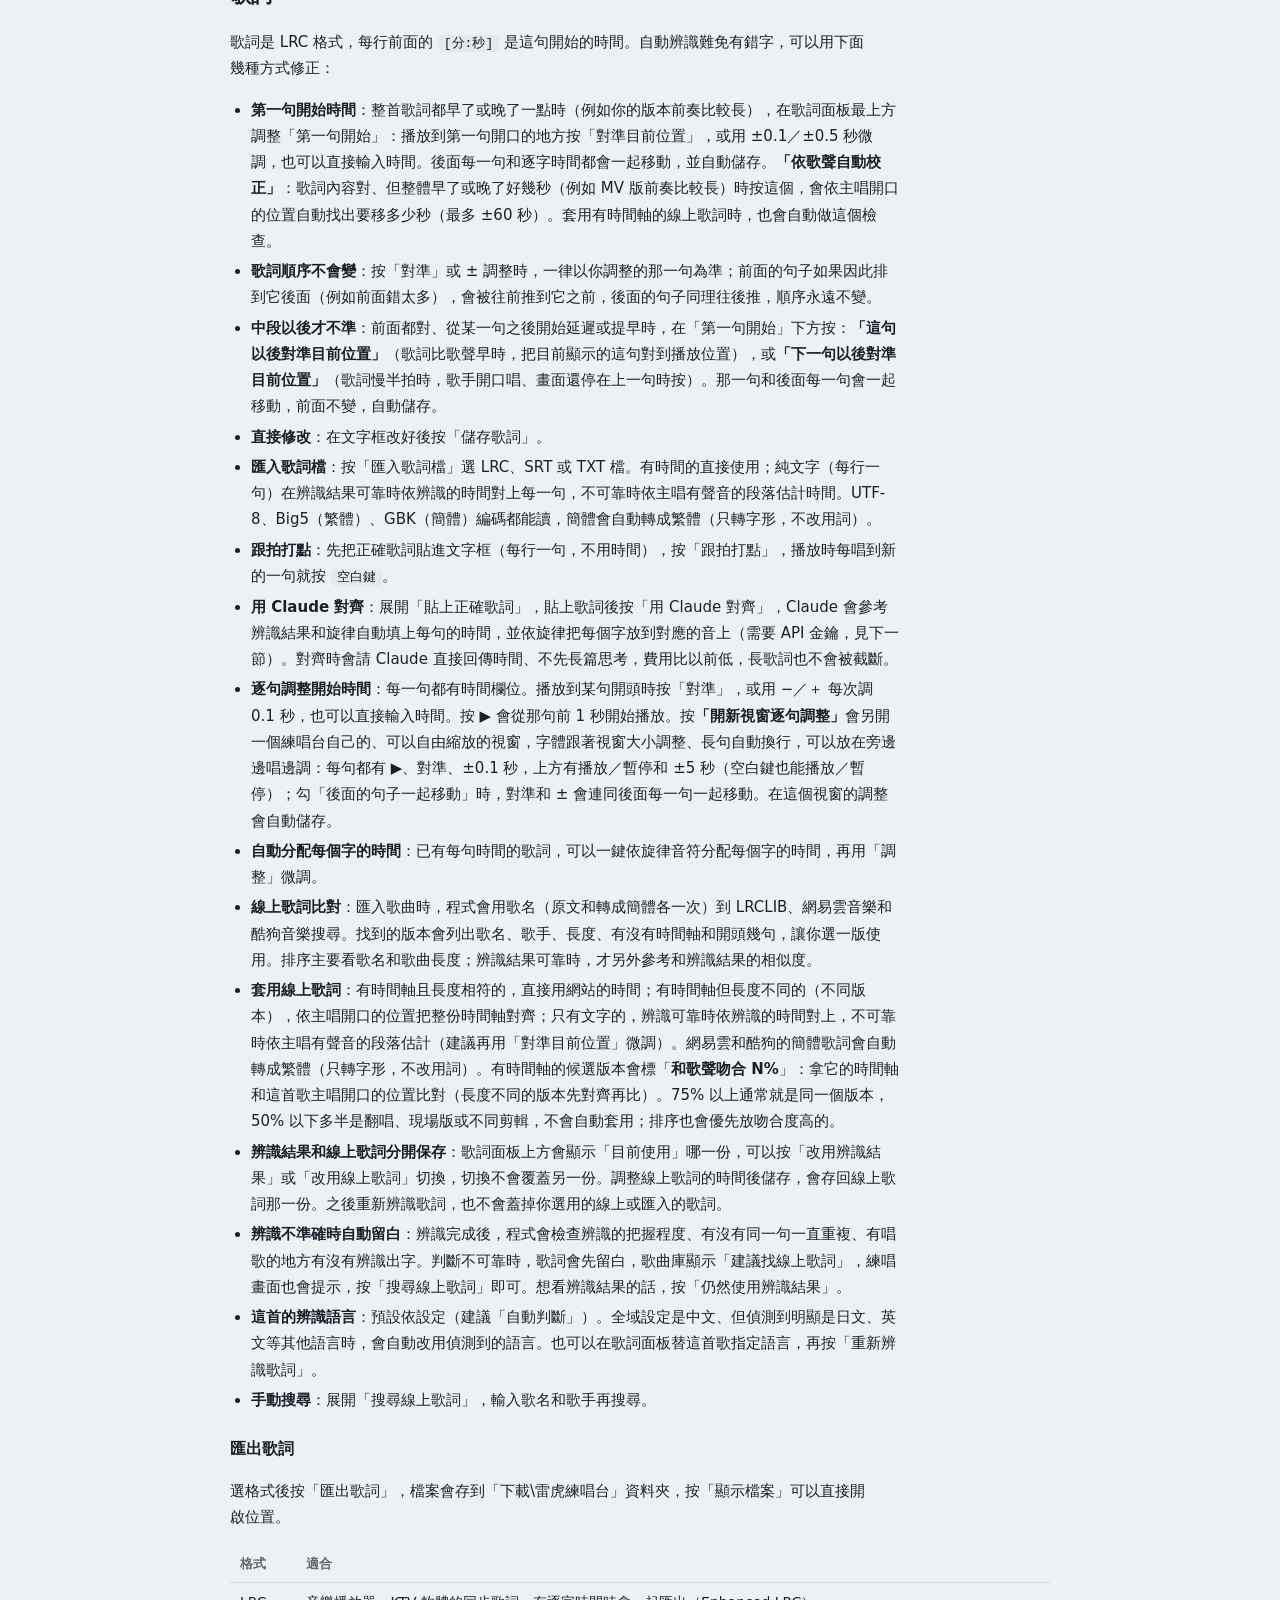
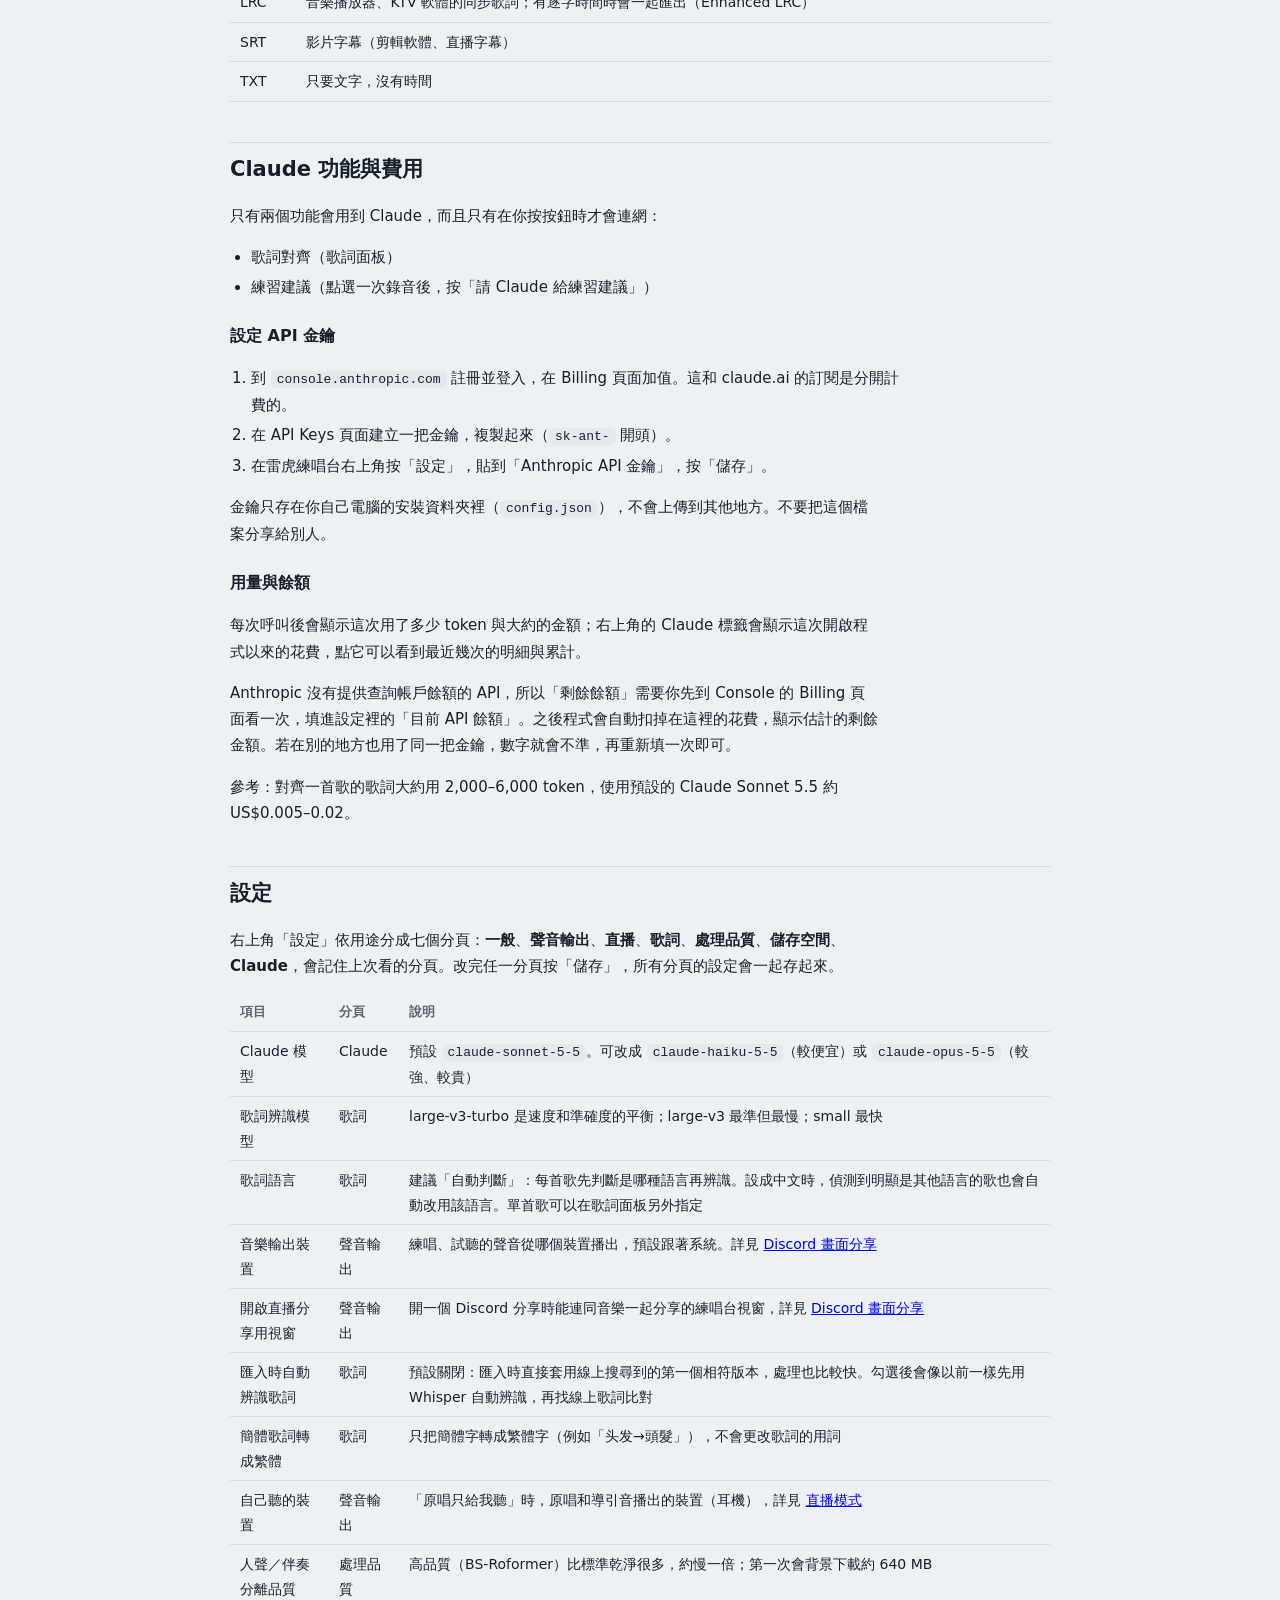
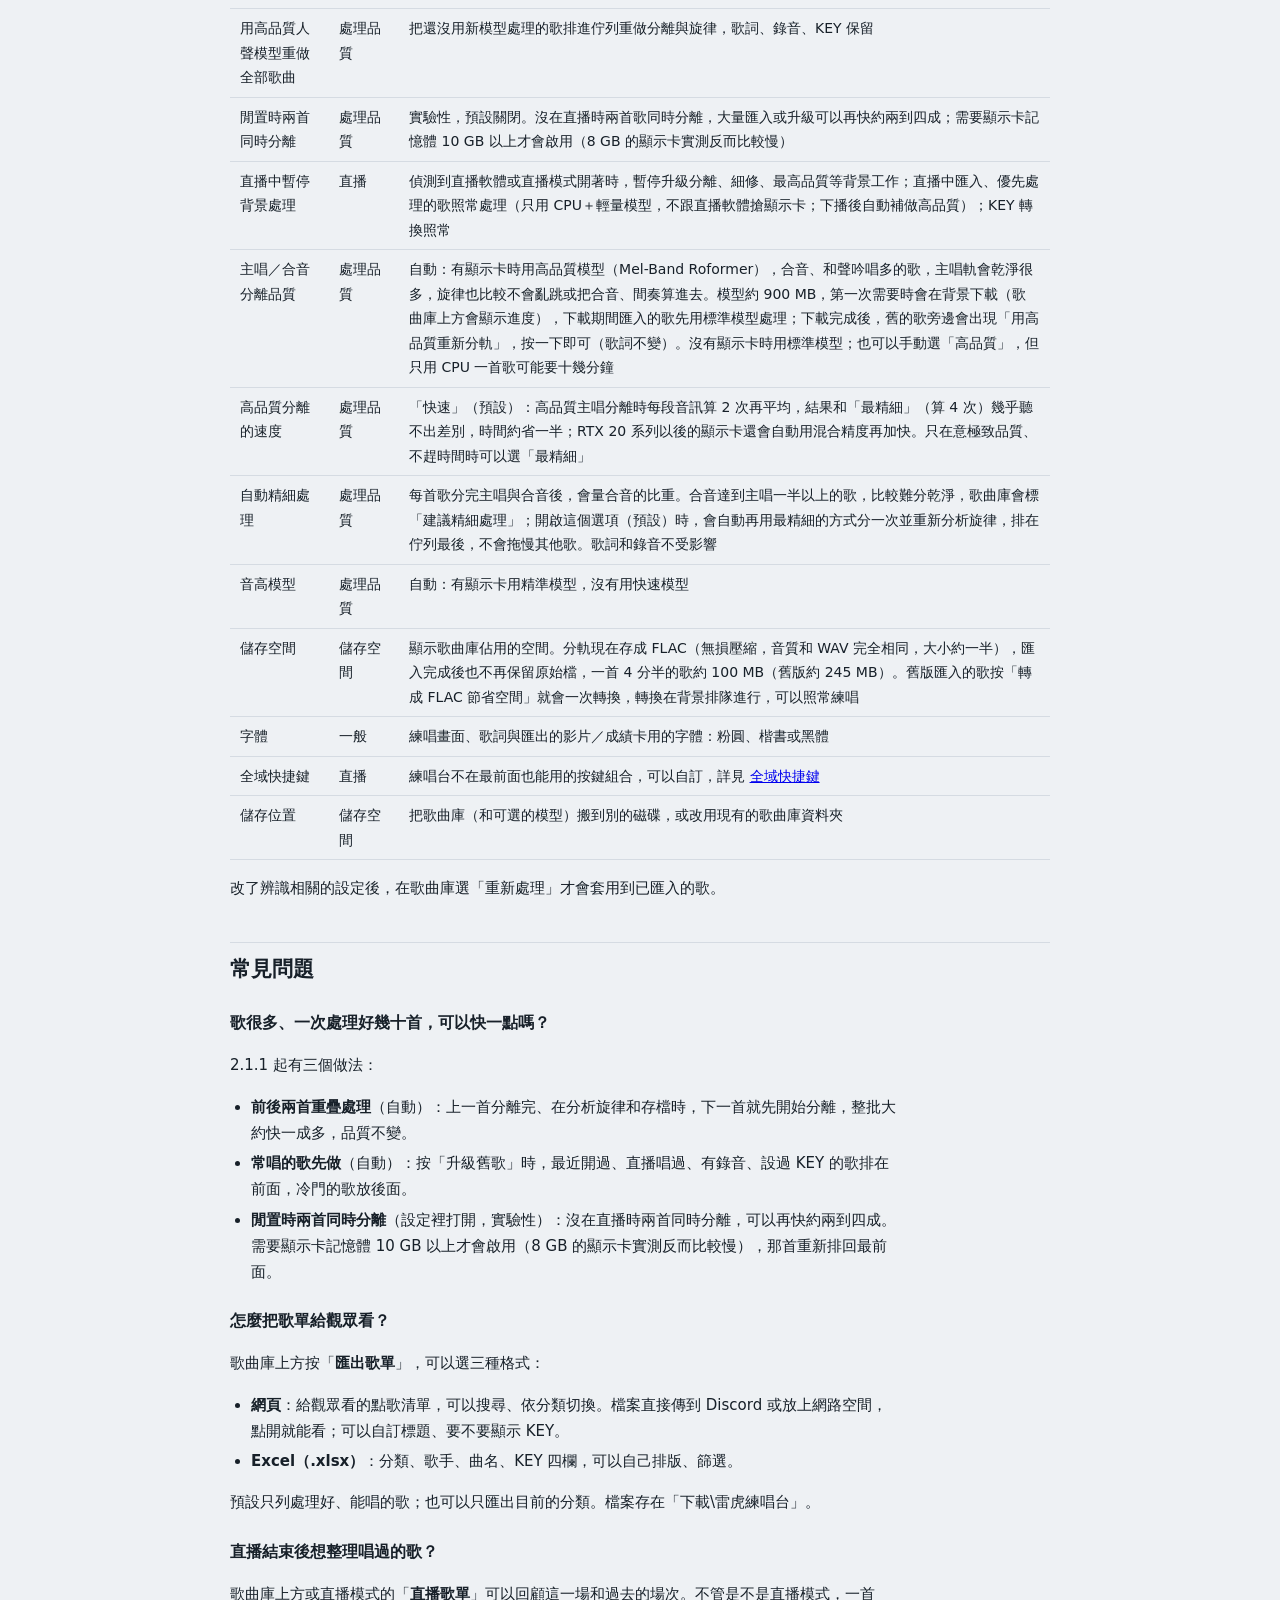
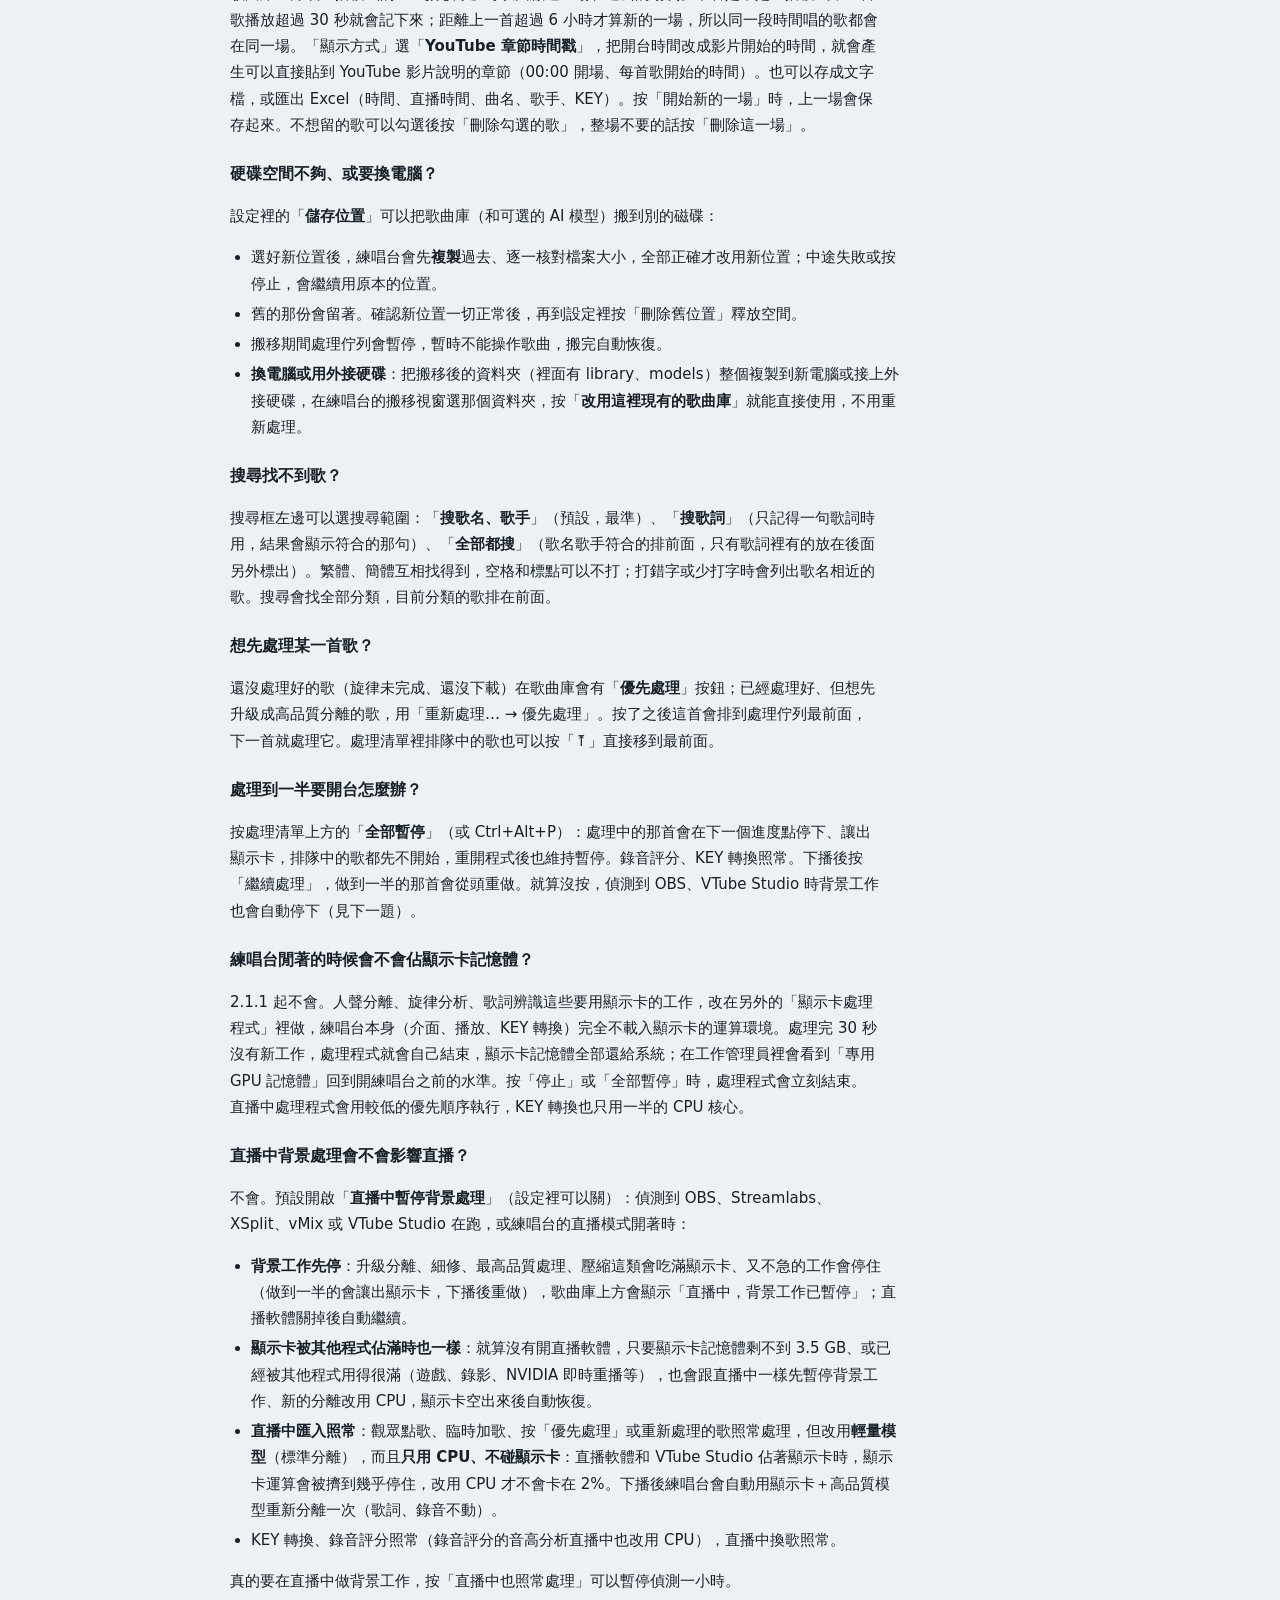
==== commit 0d3952d5: "2.3.5: 線上歌詞自動對時間不再把開頭擠到 0 秒，往後搜尋範圍放寬到 120 秒 Co-Authored-By: Claude Opus 5.5 <noreply@anthropic.com> " ====
--- a/static/help.html
+++ b/static/help.html
@@ -3,7 +3,8 @@
 <head>
 <meta charset="utf-8">
 <meta name="viewport" content="width=device-width,initial-scale=1">
-<title>雷虎練唱台 2.3.4 使用說明</title>
+<title>雷虎練唱台 2.3.5 使用說明</title>
+<link rel="icon" href="/static/icon.ico">
 <style>
 /* 和程式本體同一套色彩：冷色控台底、琥珀色是原唱旋律、藍色是你的聲音 */
 :root {
@@ -53,7 +54,7 @@
 <body>
 <div class="wrap">
   <div class="top"><a href="/" id="back">← 回到雷虎練唱台</a></div>
-  <h1>雷虎練唱台 <span class="ver">2.3.4</span></h1>
+  <h1>雷虎練唱台 <span class="ver">2.3.5</span></h1>
 
   <section id="copyright" class="note legal" aria-labelledby="copyright-h">
     <h2 id="copyright-h">版權與使用聲明</h2>
@@ -89,7 +90,7 @@
 
   <h2 id="install">安裝</h2>
   <ol>
-    <li>雙擊 <code>雷虎練唱台2.3.4.exe</code>（從 GitHub 下載的檔名是 <code>LeihuLiantai-2.3.4-Setup.exe</code>）。已經裝過舊版的，直接安裝新版即可，歌曲庫和設定會保留。1.6.7 起，有新版本時畫面上方會出現「有新版 x.y.z，點這裡更新」，按兩次確認後會自動下載、核對檔案並安裝，裝好自動重新開啟（處理中的工作會中斷）。</li>
+    <li>雙擊 <code>雷虎練唱台2.3.5.exe</code>（從 GitHub 下載的檔名是 <code>LeihuLiantai-2.3.5-Setup.exe</code>）。已經裝過舊版的，直接安裝新版即可，歌曲庫和設定會保留。1.6.7 起，有新版本時畫面上方會出現「有新版 x.y.z，點這裡更新」，按兩次確認後會自動下載、核對檔案並安裝，裝好自動重新開啟（處理中的工作會中斷）。</li>
     <li>如果出現藍色的「Windows 已保護您的電腦」，按「其他資訊」，再按「仍要執行」。這是因為安裝程式沒有付費的數位簽章，不是病毒警告。</li>
     <li>選安裝位置（預設即可，不需要系統管理員權限），按「安裝」。</li>
     <li>如果這台電腦裝過雷虎練唱台，會先詢問：
@@ -441,7 +442,18 @@
   <p>Windows 設定 → 應用程式 → 找到「雷虎練唱台」→ 解除安裝。過程中會問你要不要保留歌曲庫；選「否」就只移除程式，歌曲和錄音會留下來。</p>
 
   <h2 id="changes">版本紀錄</h2>
+  <h3>2.3.5</h3>
+  <p><b>問題修正</b></p>
+  <ul>
+    <li>修正套用線上歌詞時，自動對時間把開頭好幾句擠在 0 秒、黏在一起（之後按「對準目前位置」也會整塊一起移動）：自動對時間不會再把任何一句移到 0 秒以前</li>
+    <li>THE FIRST TAKE、現場版這類開頭有一分多鐘講話的版本，套用線上歌詞時也能自動對上（往後最多找 120 秒，原本 60 秒）</li>
+  </ul>
   <h3>2.3.4</h3>
+  <p><b>調整</b></p>
+  <ul>
+    <li>新的練唱台圖示：桌面捷徑、視窗左上角、工作列和左上角標題都換成新圖示</li>
+    <li>開啟程式時，音量會沿用上一次關閉時的設定（主唱、合音、伴奏、導引音、錄音、直播模式音量、麥克風增益）；各音軌音量改成所有歌共用，不再每首各自記</li>
+  </ul>
   <p><b>問題修正</b></p>
   <ul>
     <li>修正歌詞移動後兩句黏在一起：以前撞到相鄰的句子時會把它擠到只差 0.1 秒，之後不管移哪一句兩句都會一起動。現在被推到的句子會移動同樣的秒數（原本的間隔不變）；已經黏在一起的兩句，下次移動時會自動把後一句推到合理的位置分開</li>
@@ -837,7 +849,7 @@
     <li class="yt-only">初版：AI 分離主唱／合音／伴奏、旋律分析、歌詞辨識與台灣繁體轉換、升降 KEY 與變速、A–B 循環、麥克風即時音高與錄音評分、YouTube 匯入、Claude 歌詞對齊與練習建議、用量與費用顯示、歌詞匯出（LRC／SRT／TXT）、顯示卡加速、桌面程式與安裝程式</li>
   </ul>
 
-  <p class="lede" style="margin-top:40px">雷虎練唱台 2.3.4</p>
+  <p class="lede" style="margin-top:40px">雷虎練唱台 2.3.5</p>
 </div>
 <script>
   // 直接用瀏覽器開啟這份說明時，隱藏「回到程式」的連結
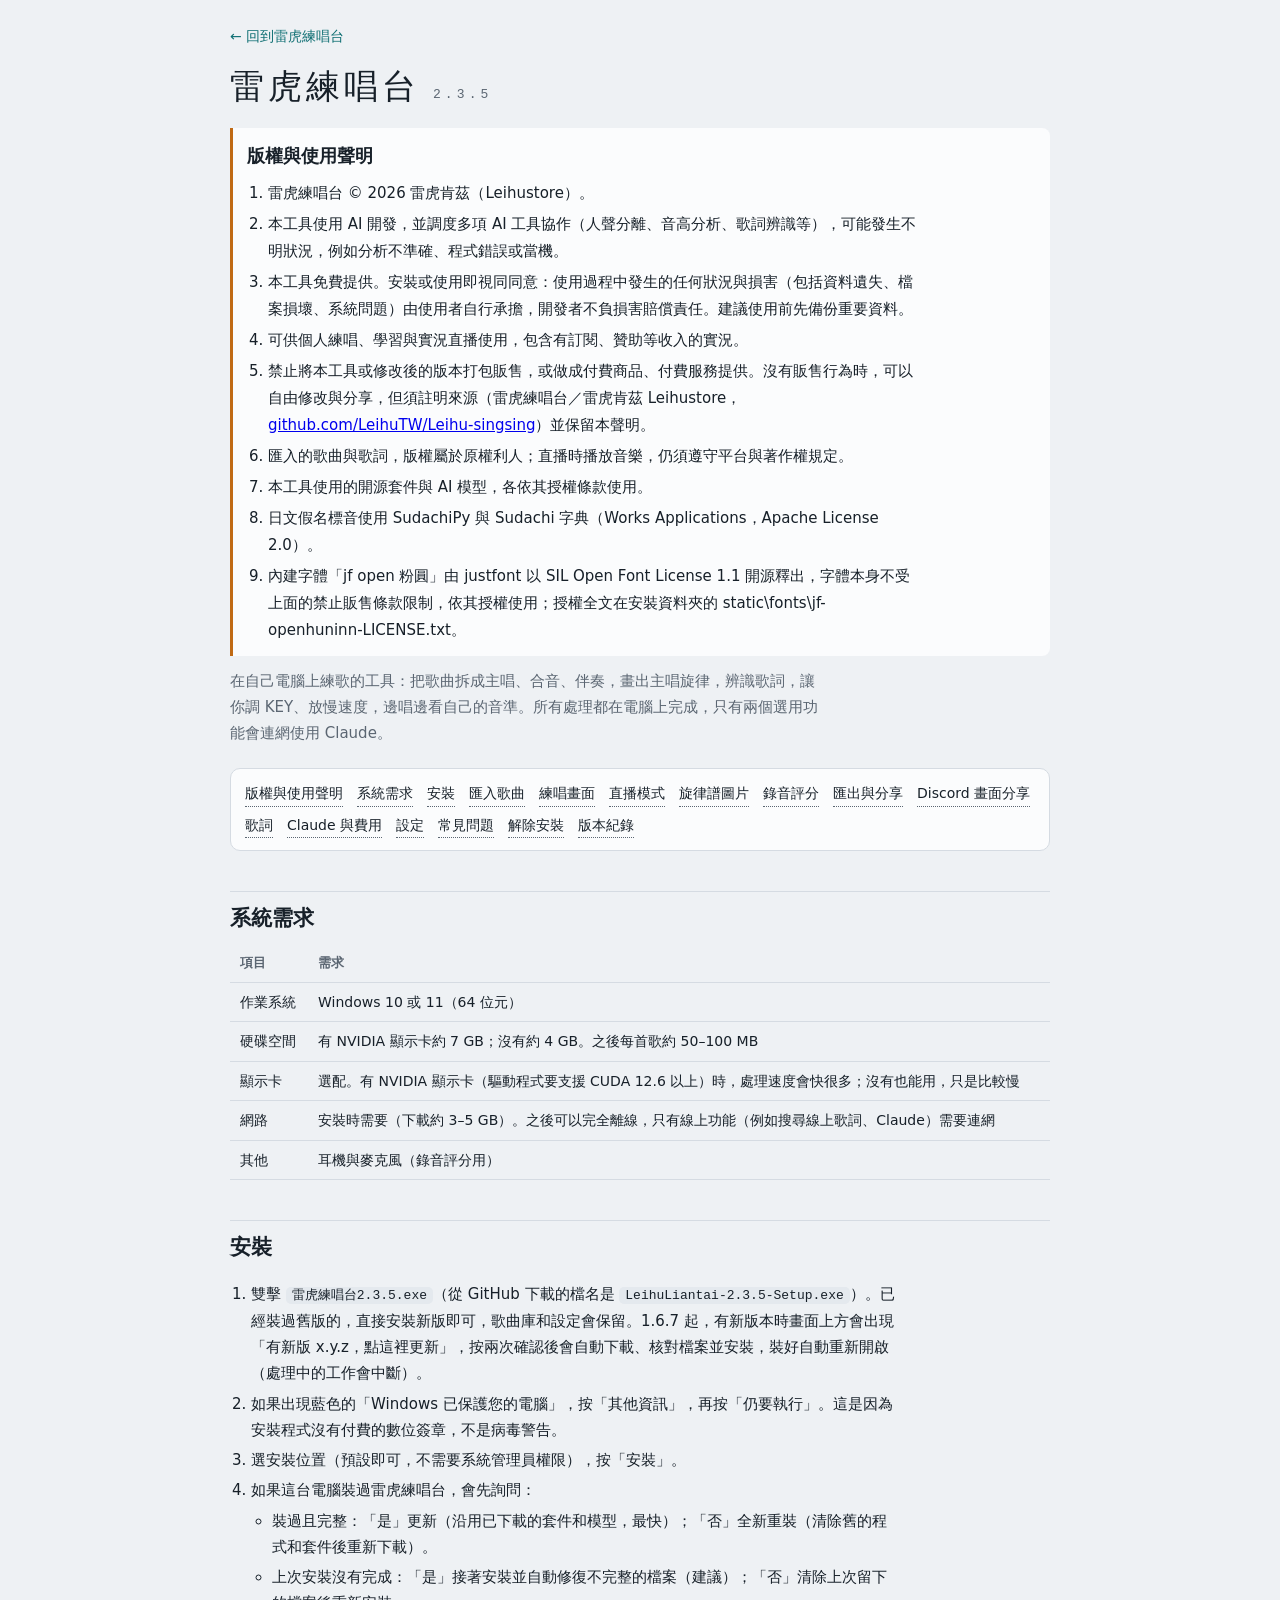
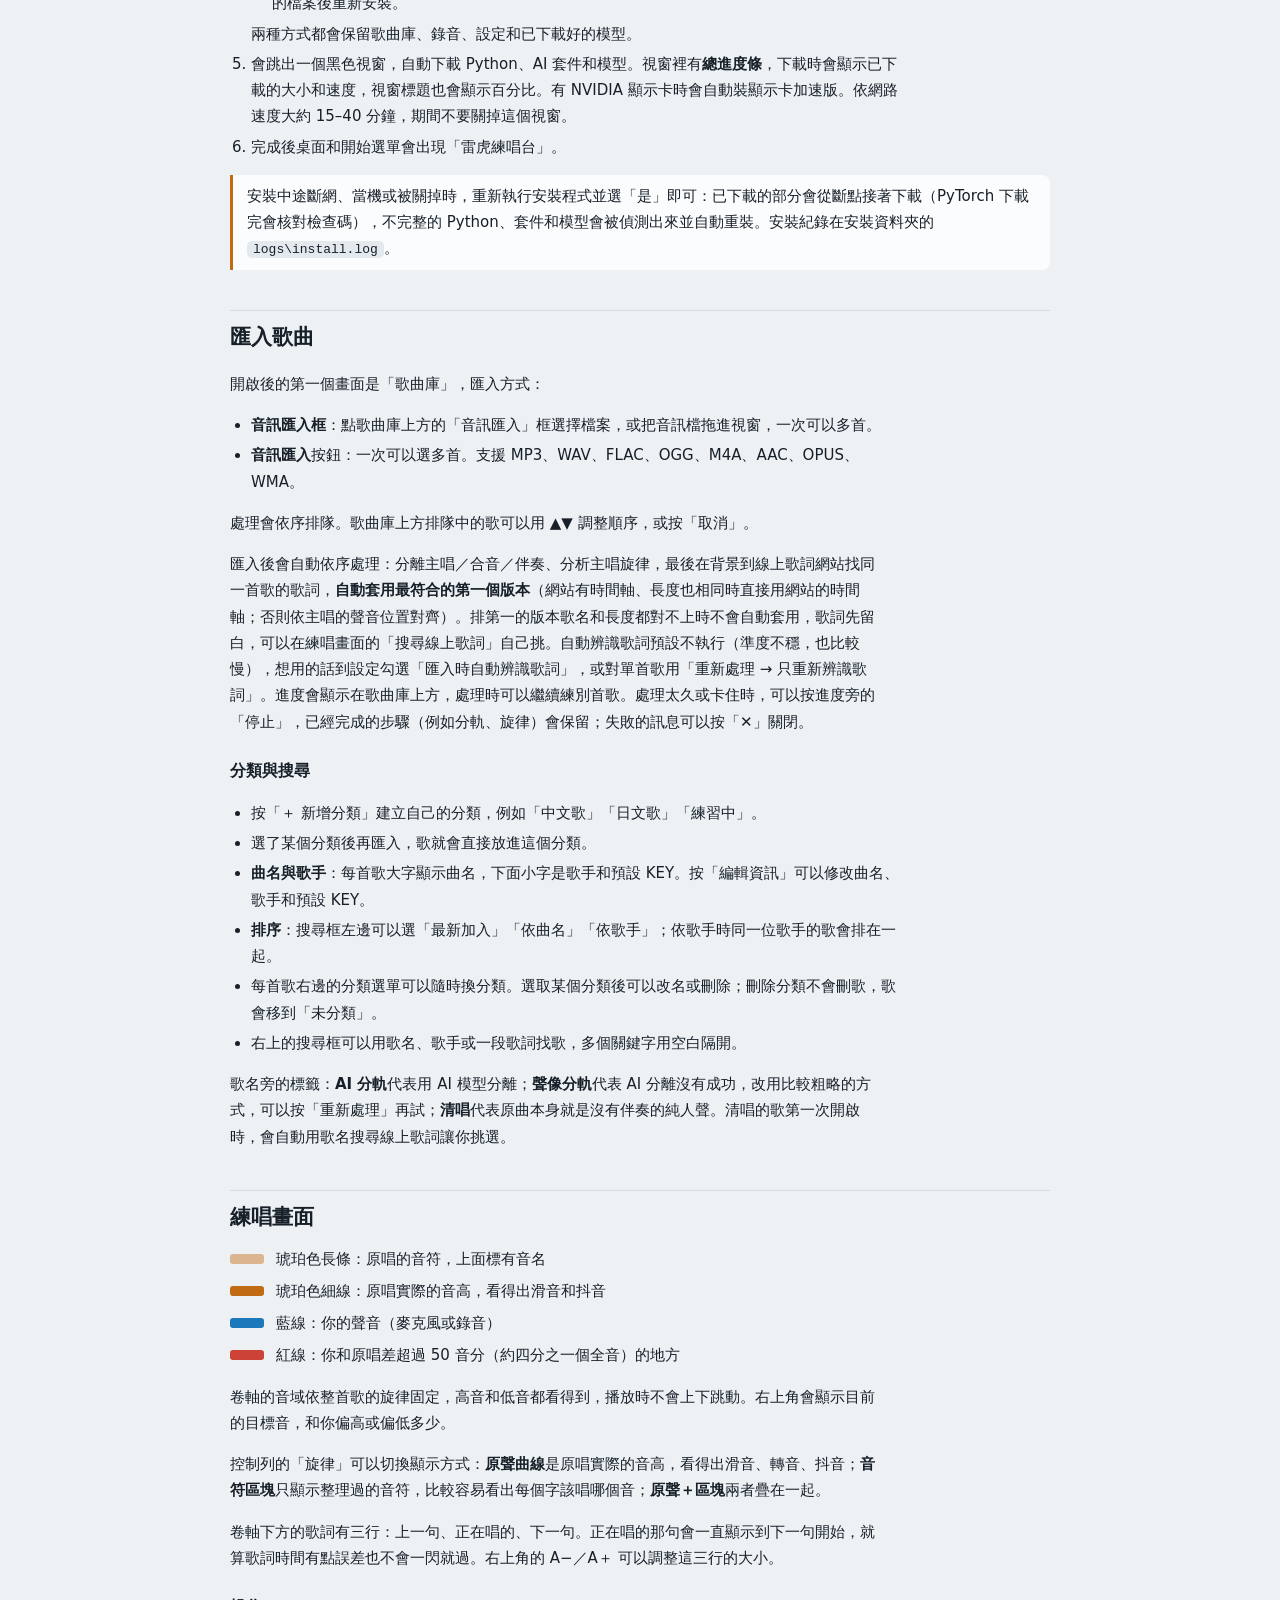
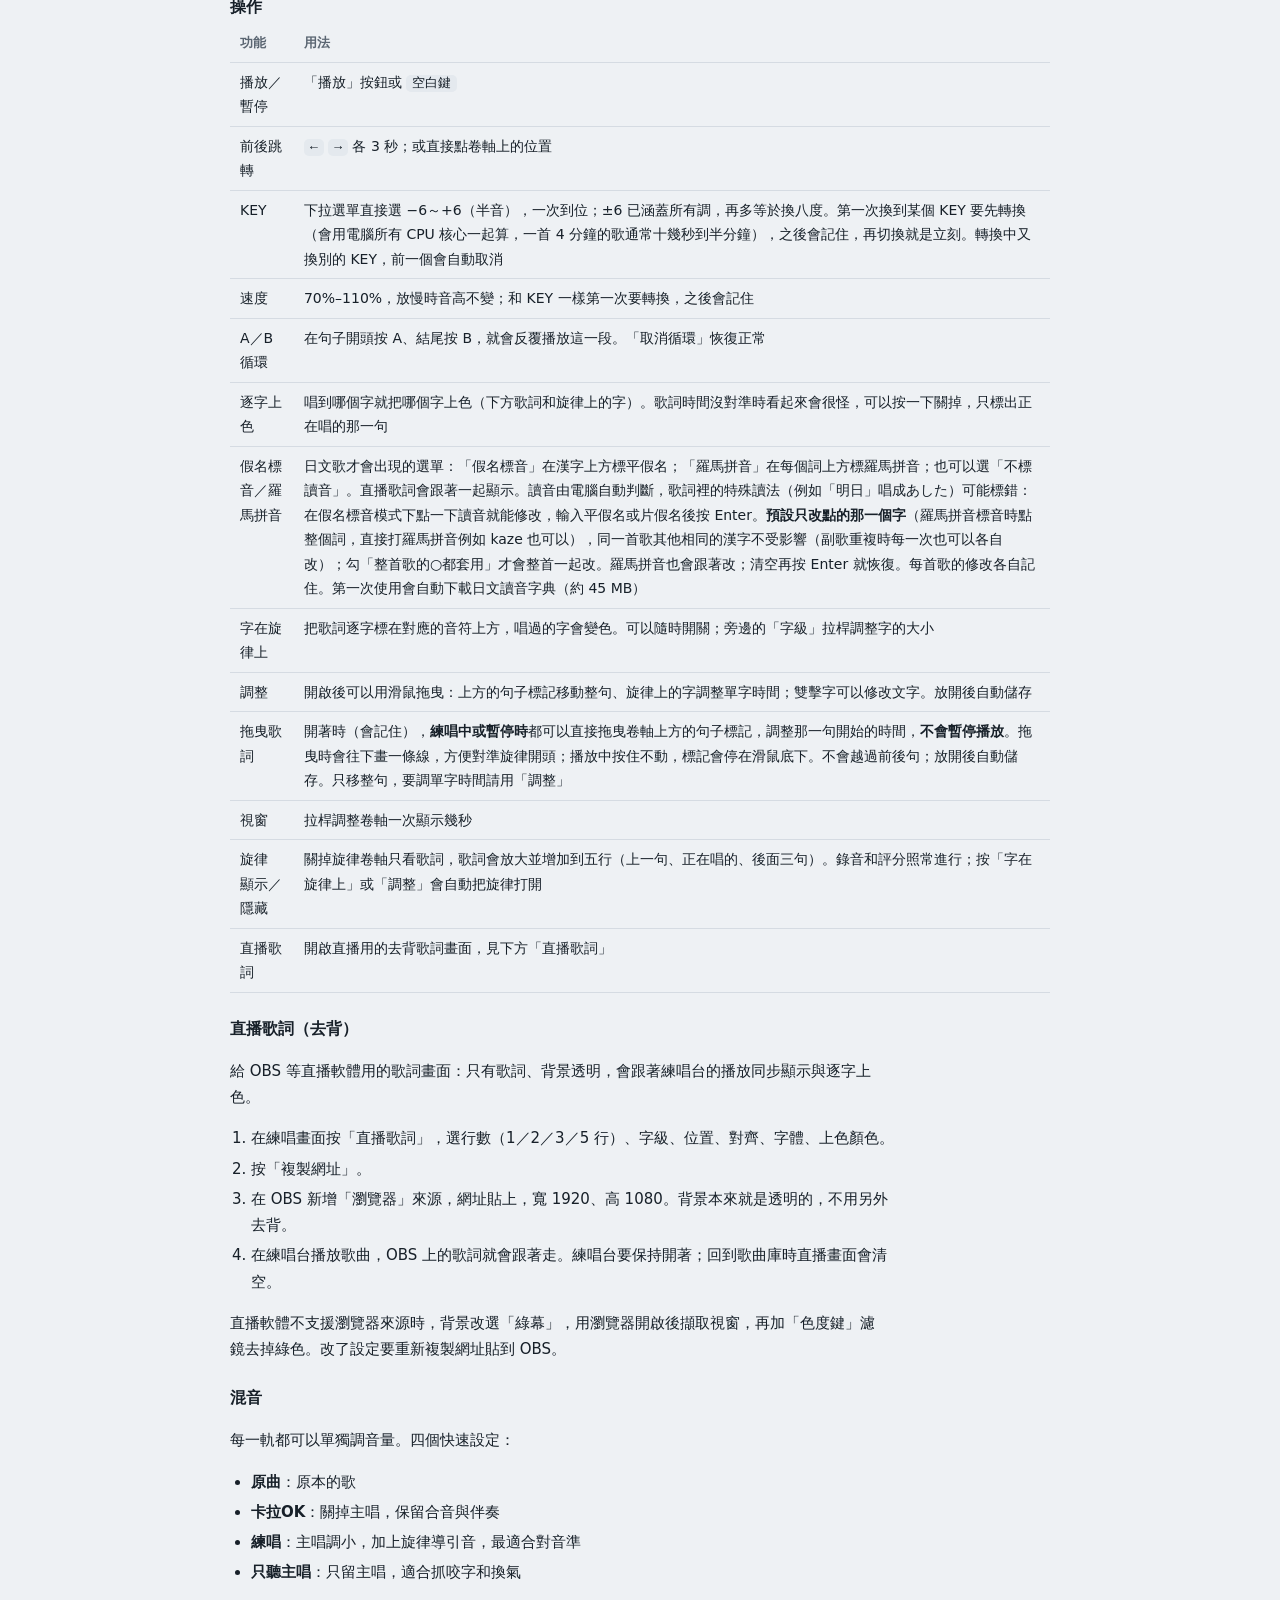
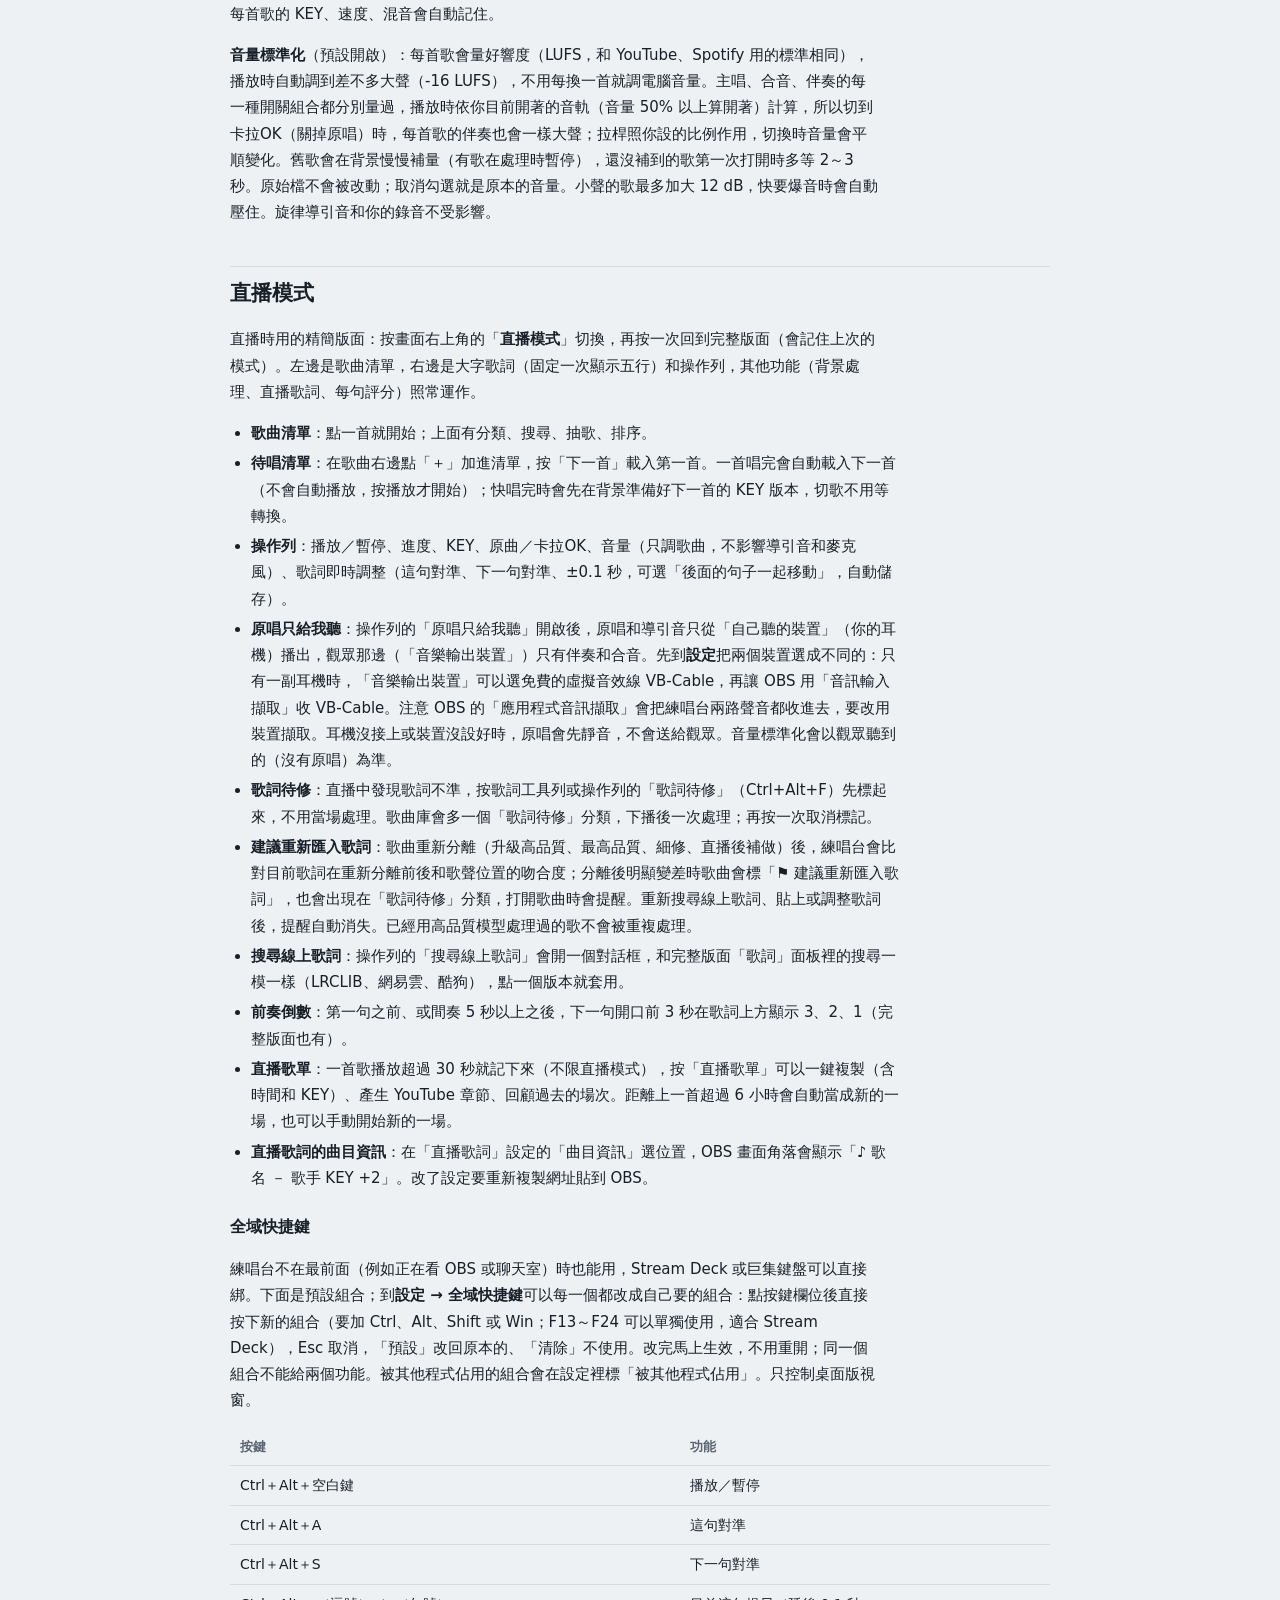
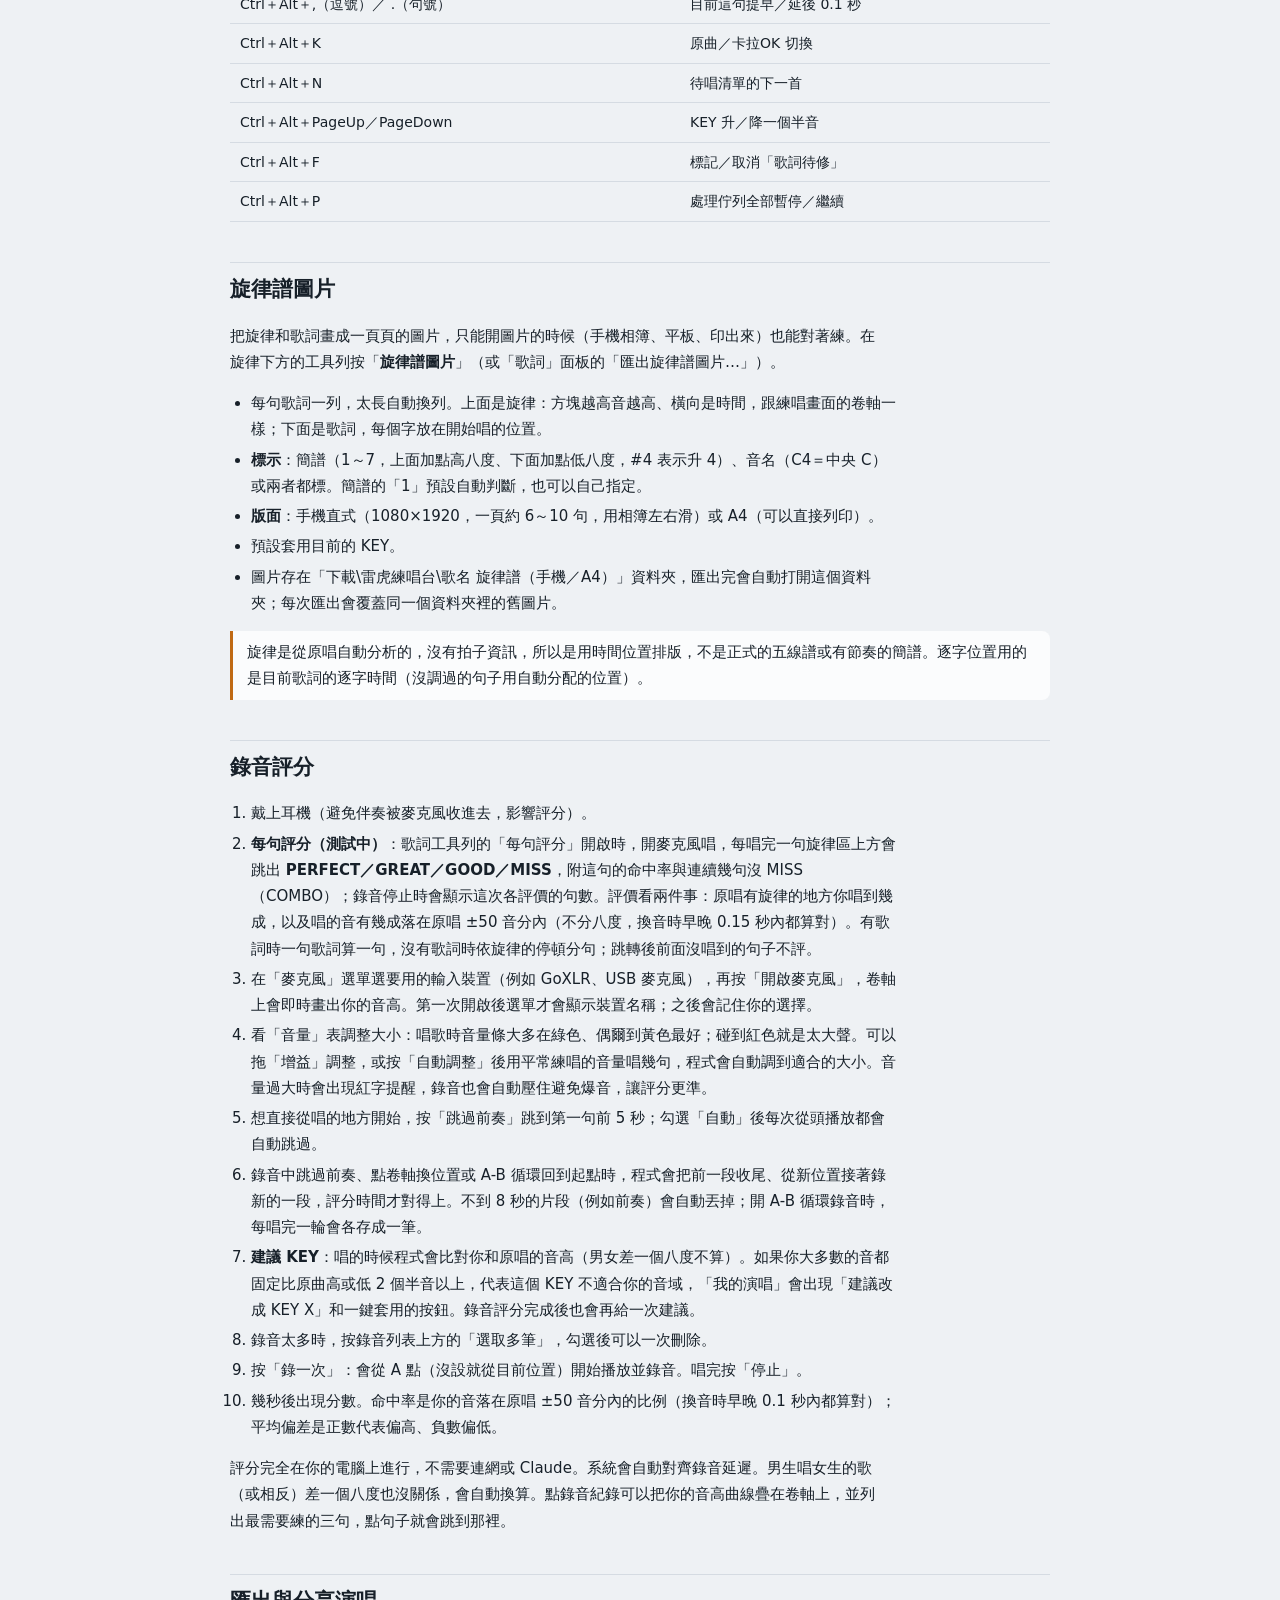
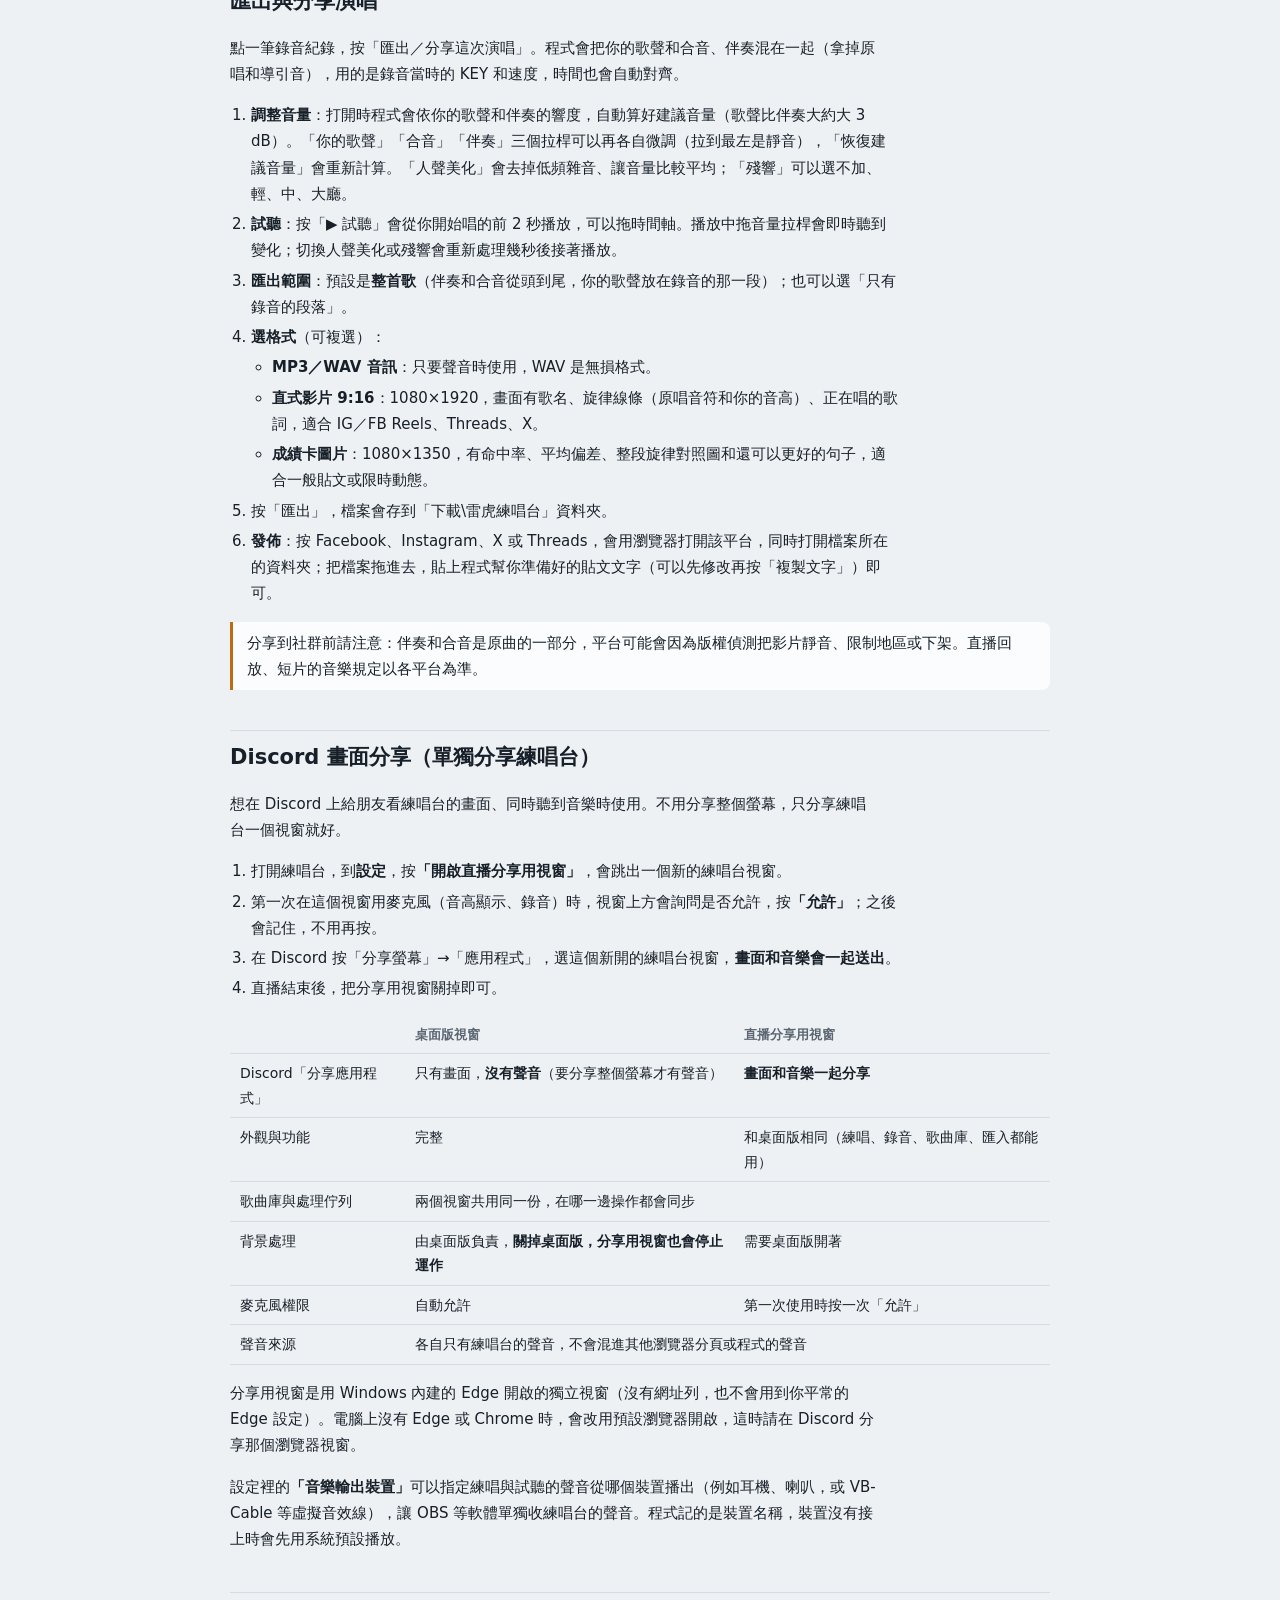
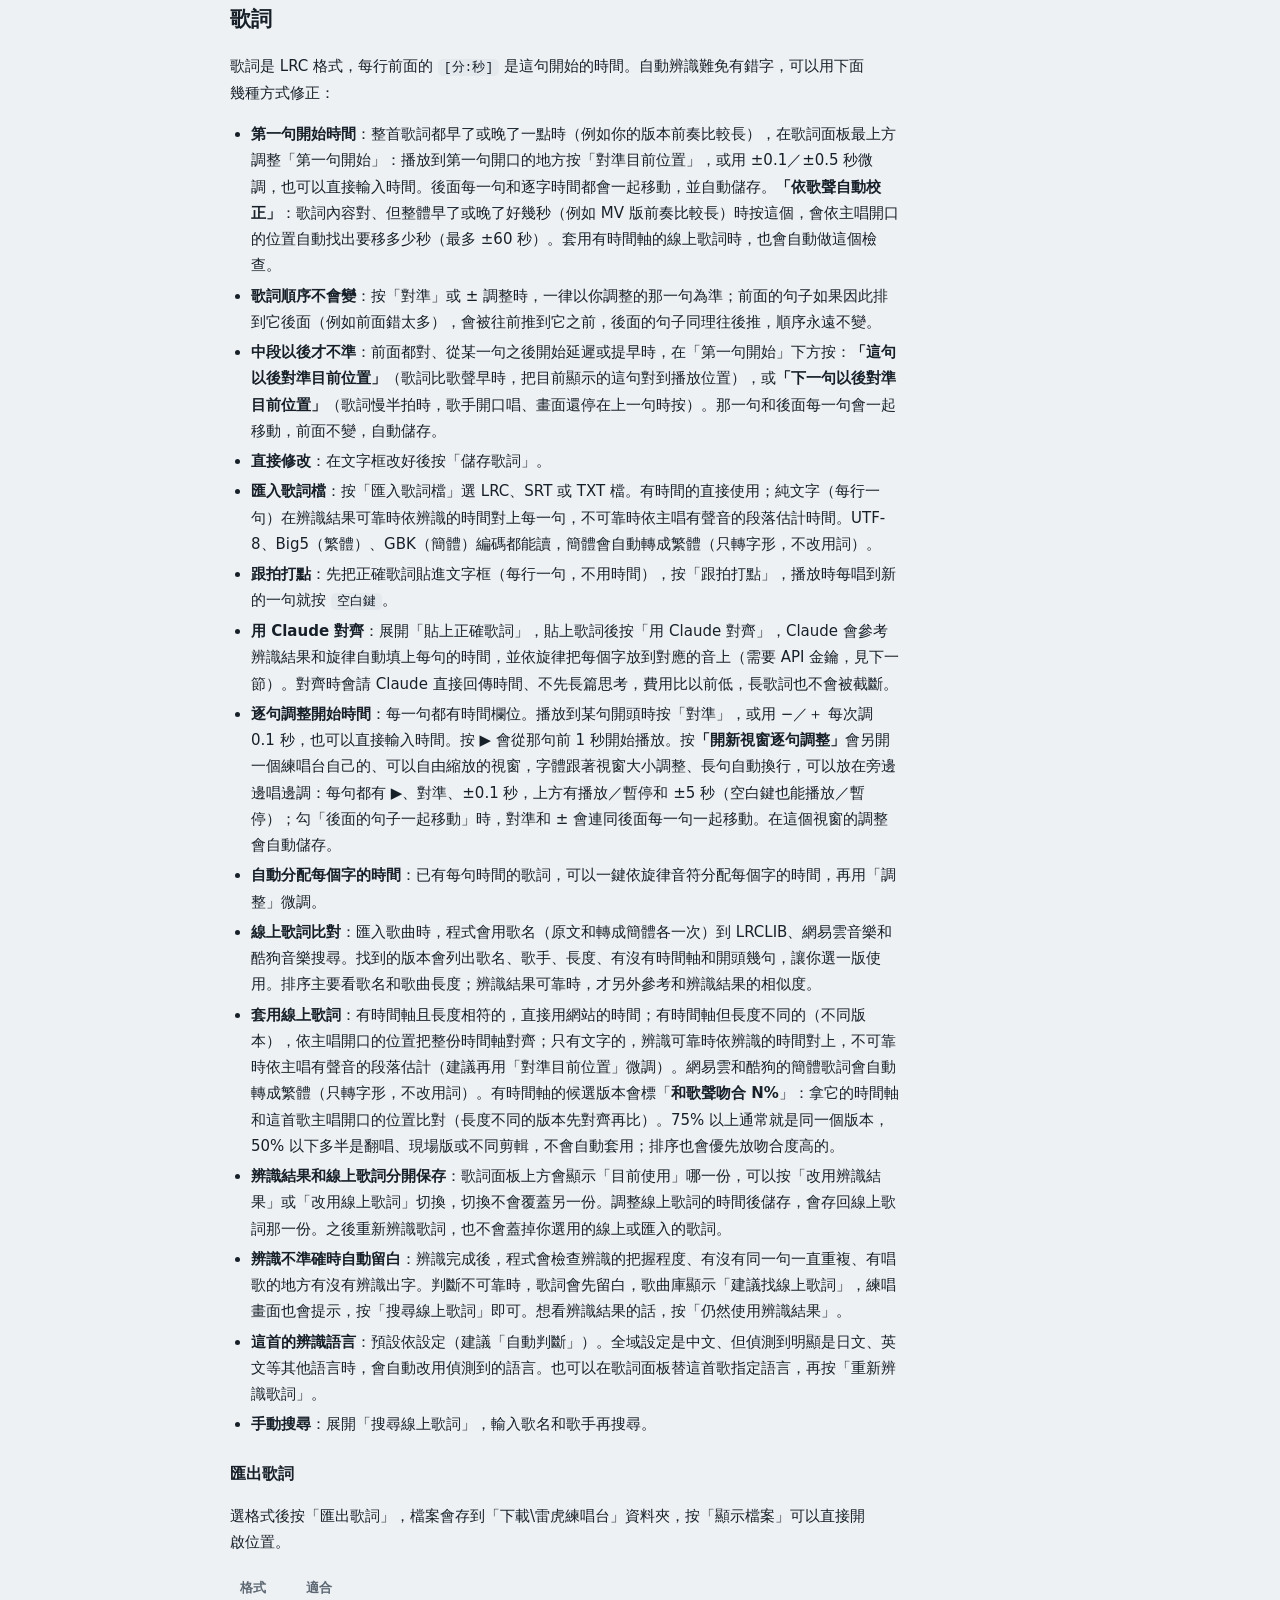
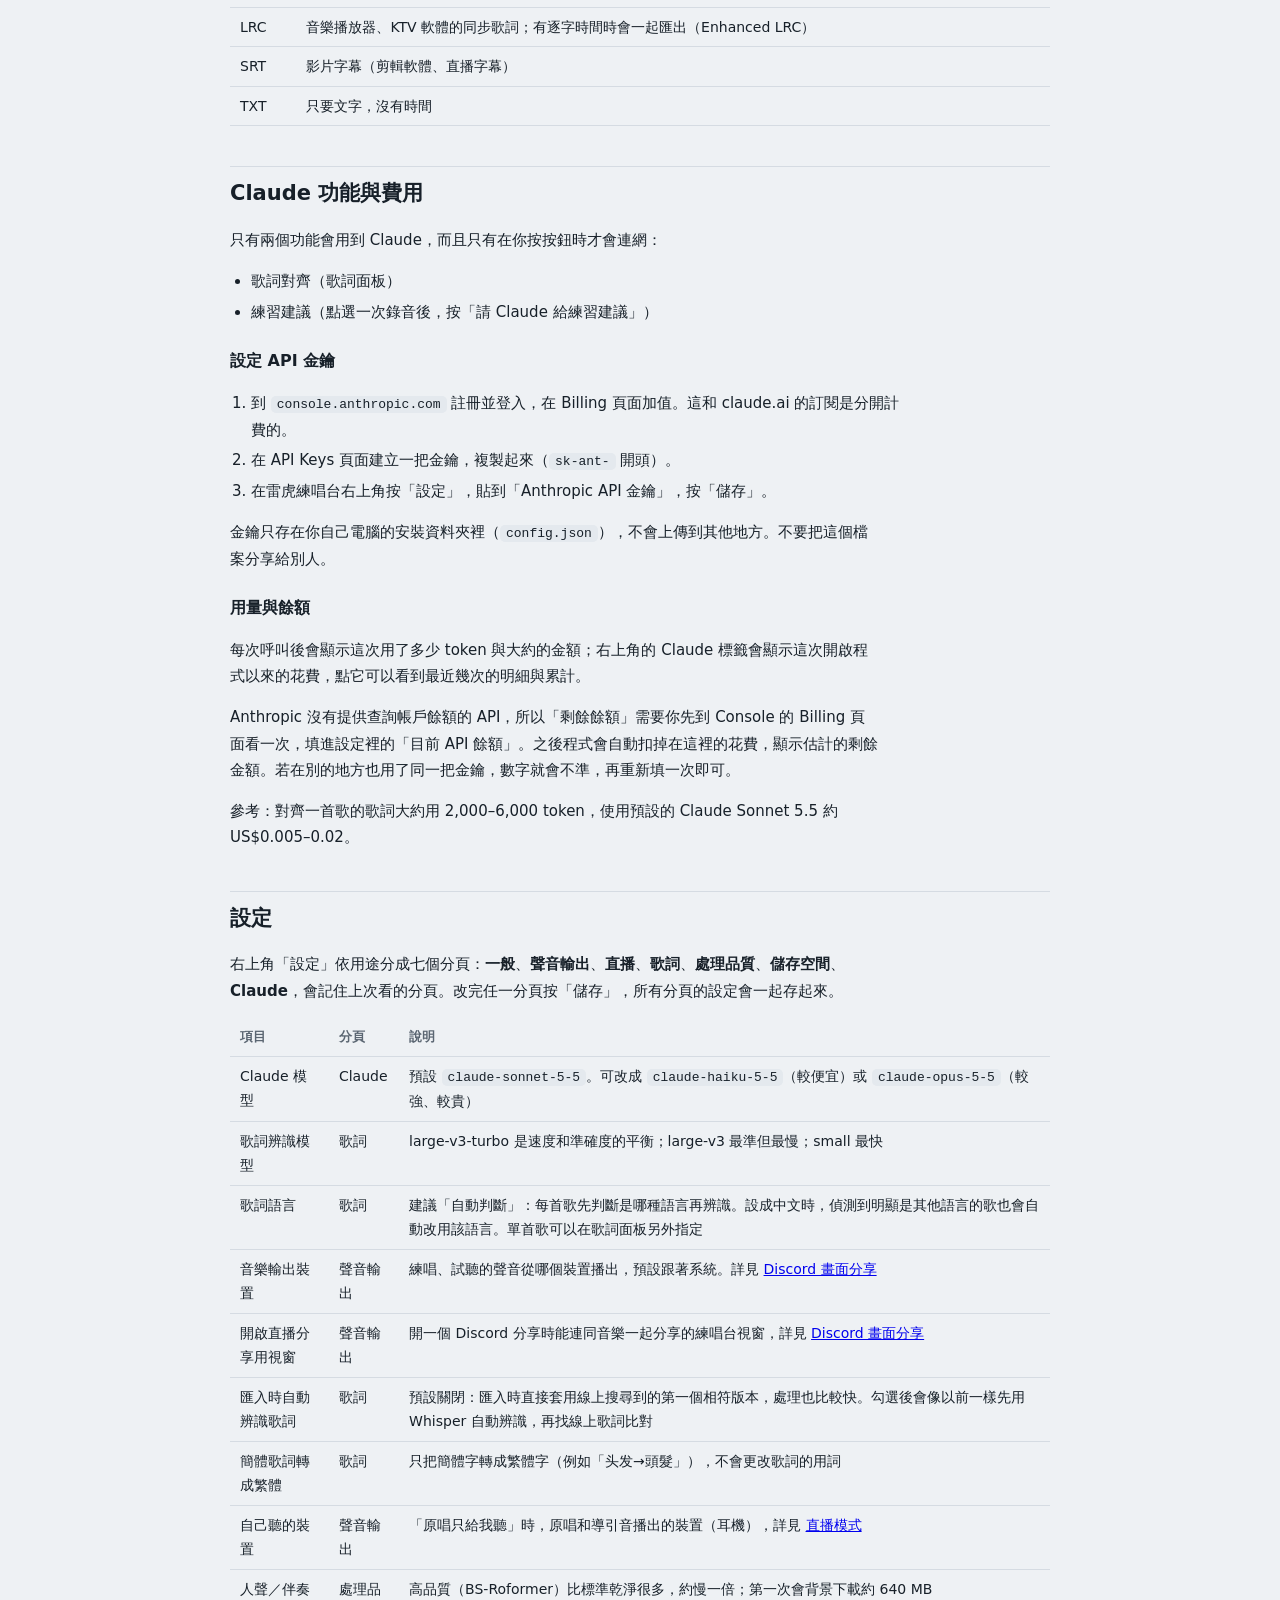
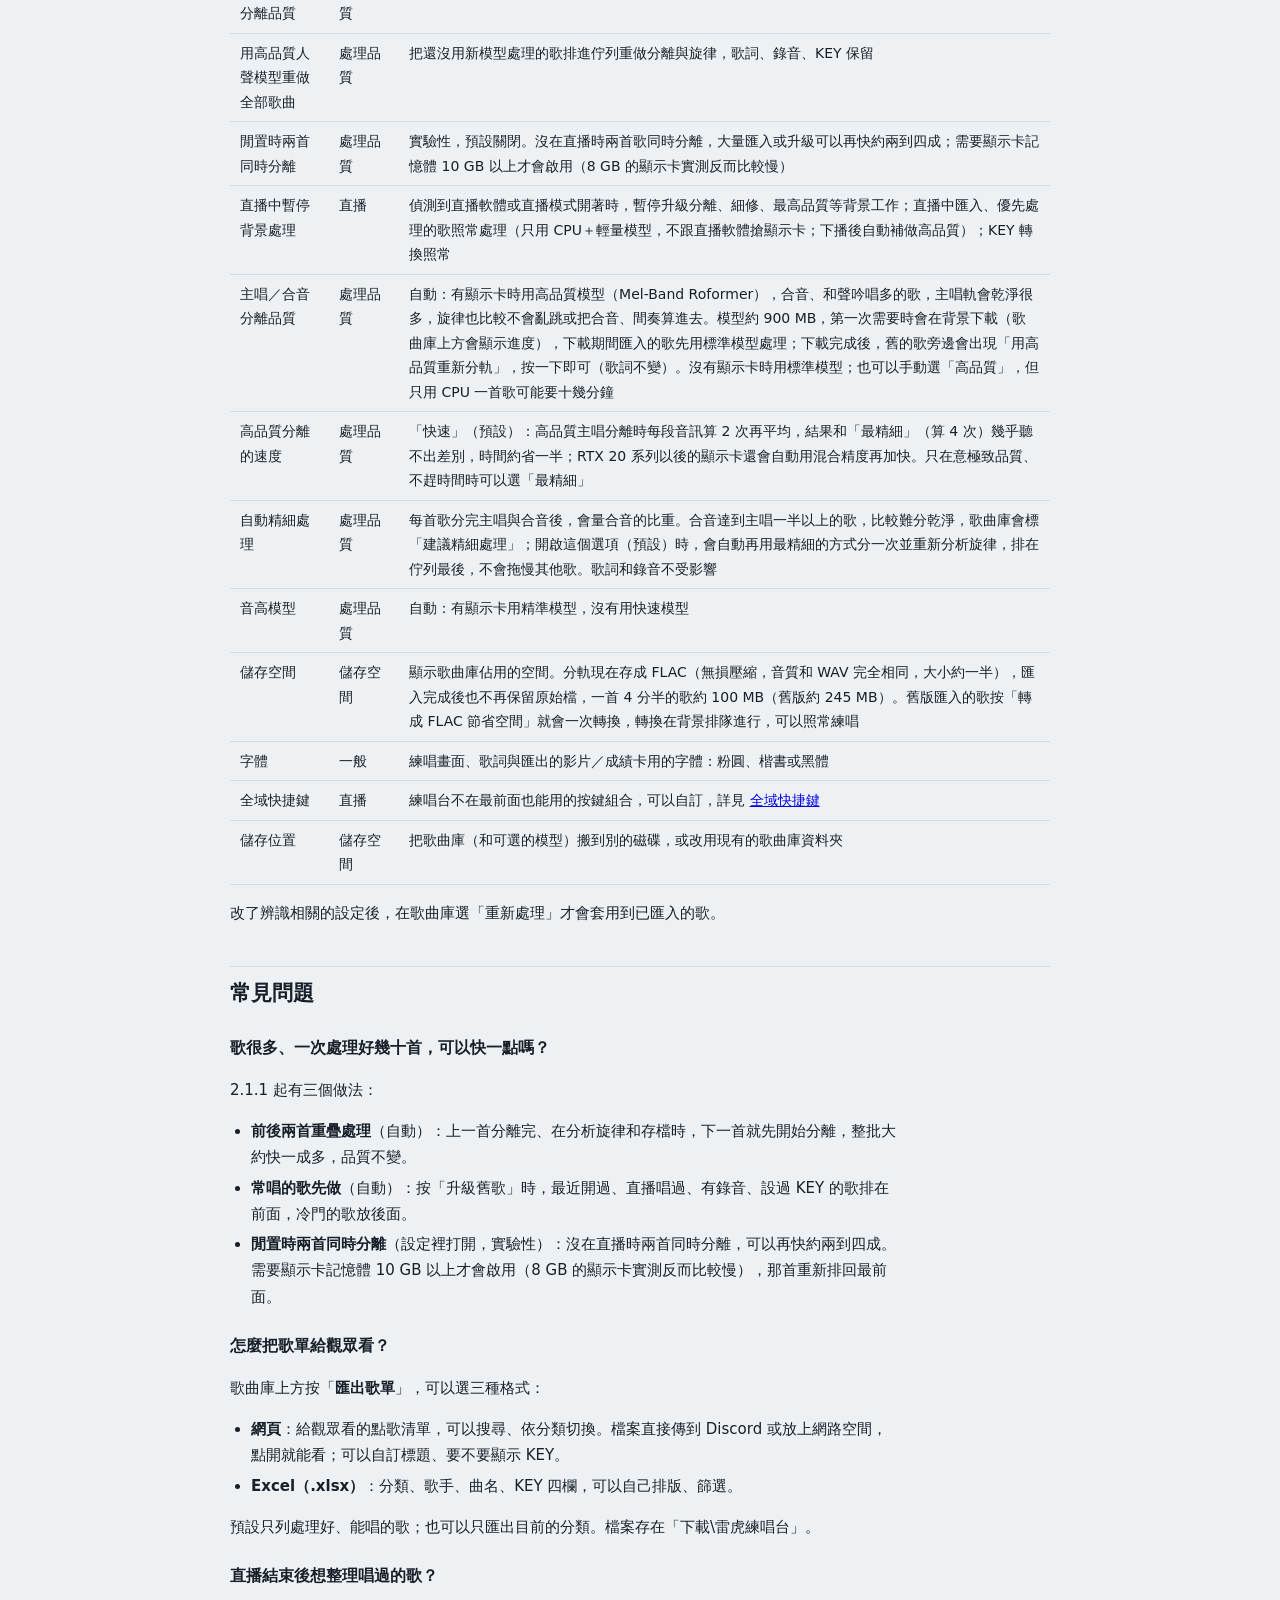
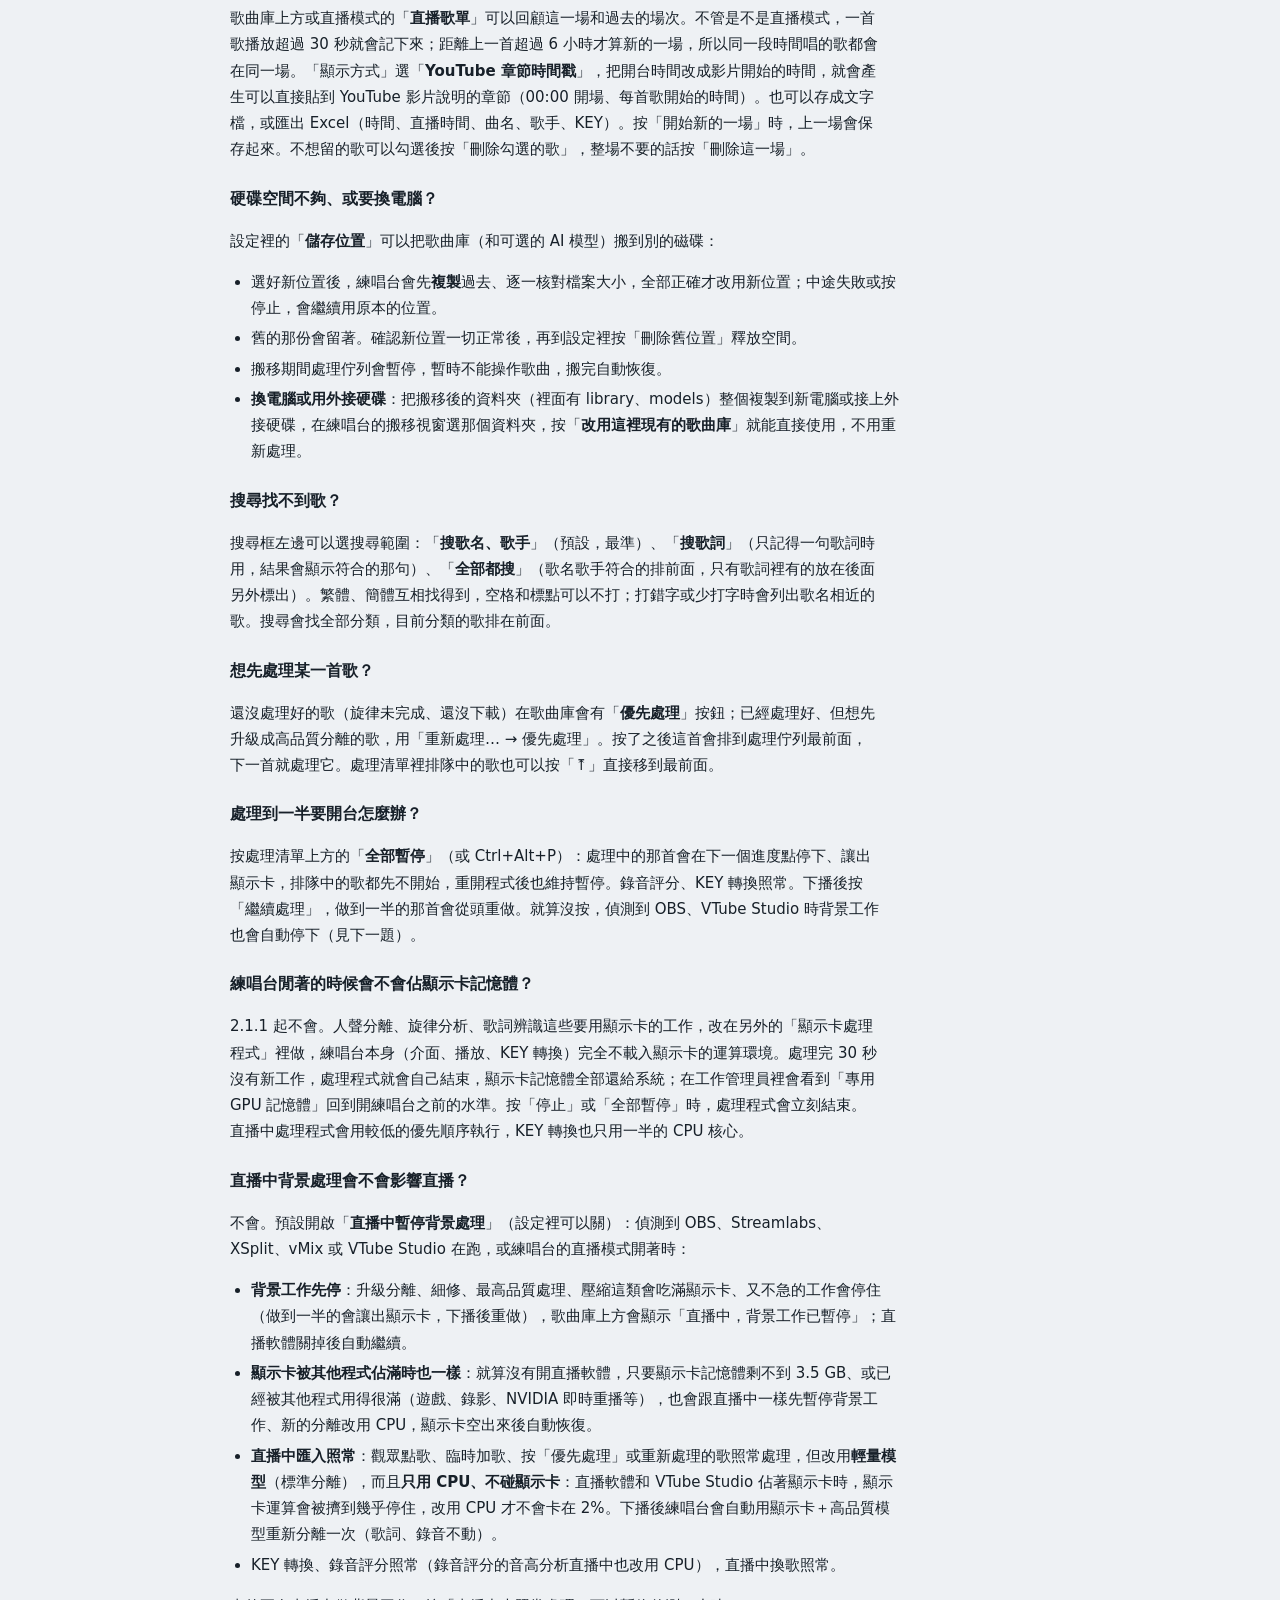
==== commit 06a87e39: "2.3.5: 羅馬拼音標音可直接點詞修改讀音（輸入羅馬拼音或平假名） Co-Authored-By: Claude Opus 5.5 <noreply@anthropic.com> Claude-Se" ====
--- a/static/help.html
+++ b/static/help.html
@@ -164,7 +164,7 @@
     <tr><td>速度</td><td>70%–110%，放慢時音高不變；和 KEY 一樣第一次要轉換，之後會記住</td></tr>
     <tr><td>A／B 循環</td><td>在句子開頭按 A、結尾按 B，就會反覆播放這一段。「取消循環」恢復正常</td></tr>
     <tr><td>逐字上色</td><td>唱到哪個字就把哪個字上色（下方歌詞和旋律上的字）。歌詞時間沒對準時看起來會很怪，可以按一下關掉，只標出正在唱的那一句</td></tr>
-    <tr><td>假名標音／羅馬拼音</td><td>日文歌才會出現的選單：「假名標音」在漢字上方標平假名；「羅馬拼音」在每個詞上方標羅馬拼音；也可以選「不標讀音」。直播歌詞會跟著一起顯示。讀音由電腦自動判斷，歌詞裡的特殊讀法（例如「明日」唱成あした）可能標錯：在假名標音模式下點一下讀音就能修改，輸入平假名或片假名後按 Enter。<b>預設只改點的那一個字</b>，同一首歌其他相同的漢字不受影響（副歌重複時每一次也可以各自改）；勾「整首歌的○都套用」才會整首一起改。羅馬拼音也會跟著改；清空再按 Enter 就恢復。每首歌的修改各自記住。第一次使用會自動下載日文讀音字典（約 45 MB）</td></tr>
+    <tr><td>假名標音／羅馬拼音</td><td>日文歌才會出現的選單：「假名標音」在漢字上方標平假名；「羅馬拼音」在每個詞上方標羅馬拼音；也可以選「不標讀音」。直播歌詞會跟著一起顯示。讀音由電腦自動判斷，歌詞裡的特殊讀法（例如「明日」唱成あした）可能標錯：在假名標音模式下點一下讀音就能修改，輸入平假名或片假名後按 Enter。<b>預設只改點的那一個字</b>（羅馬拼音標音時點整個詞，直接打羅馬拼音例如 kaze 也可以），同一首歌其他相同的漢字不受影響（副歌重複時每一次也可以各自改）；勾「整首歌的○都套用」才會整首一起改。羅馬拼音也會跟著改；清空再按 Enter 就恢復。每首歌的修改各自記住。第一次使用會自動下載日文讀音字典（約 45 MB）</td></tr>
     <tr><td>字在旋律上</td><td>把歌詞逐字標在對應的音符上方，唱過的字會變色。可以隨時開關；旁邊的「字級」拉桿調整字的大小</td></tr>
     <tr><td>調整</td><td>開啟後可以用滑鼠拖曳：上方的句子標記移動整句、旋律上的字調整單字時間；雙擊字可以修改文字。放開後自動儲存</td></tr>
     <tr><td>拖曳歌詞</td><td>開著時（會記住），<b>練唱中或暫停時</b>都可以直接拖曳卷軸上方的句子標記，調整那一句開始的時間，<b>不會暫停播放</b>。拖曳時會往下畫一條線，方便對準旋律開頭；播放中按住不動，標記會停在滑鼠底下。不會越過前後句；放開後自動儲存。只移整句，要調單字時間請用「調整」</td></tr>
@@ -443,6 +443,10 @@
 
   <h2 id="changes">版本紀錄</h2>
   <h3>2.3.5</h3>
+  <p><b>新功能</b></p>
+  <ul>
+    <li>羅馬拼音標音也能直接修改：點錯的詞（例如「風」被標成 fuu），輸入羅馬拼音 kaze 或平假名都可以；預設只改那一處，勾「整首歌都套用」才全部一起改</li>
+  </ul>
   <p><b>問題修正</b></p>
   <ul>
     <li>修正套用線上歌詞時，自動對時間把開頭好幾句擠在 0 秒、黏在一起（之後按「對準目前位置」也會整塊一起移動）：自動對時間不會再把任何一句移到 0 秒以前</li>
